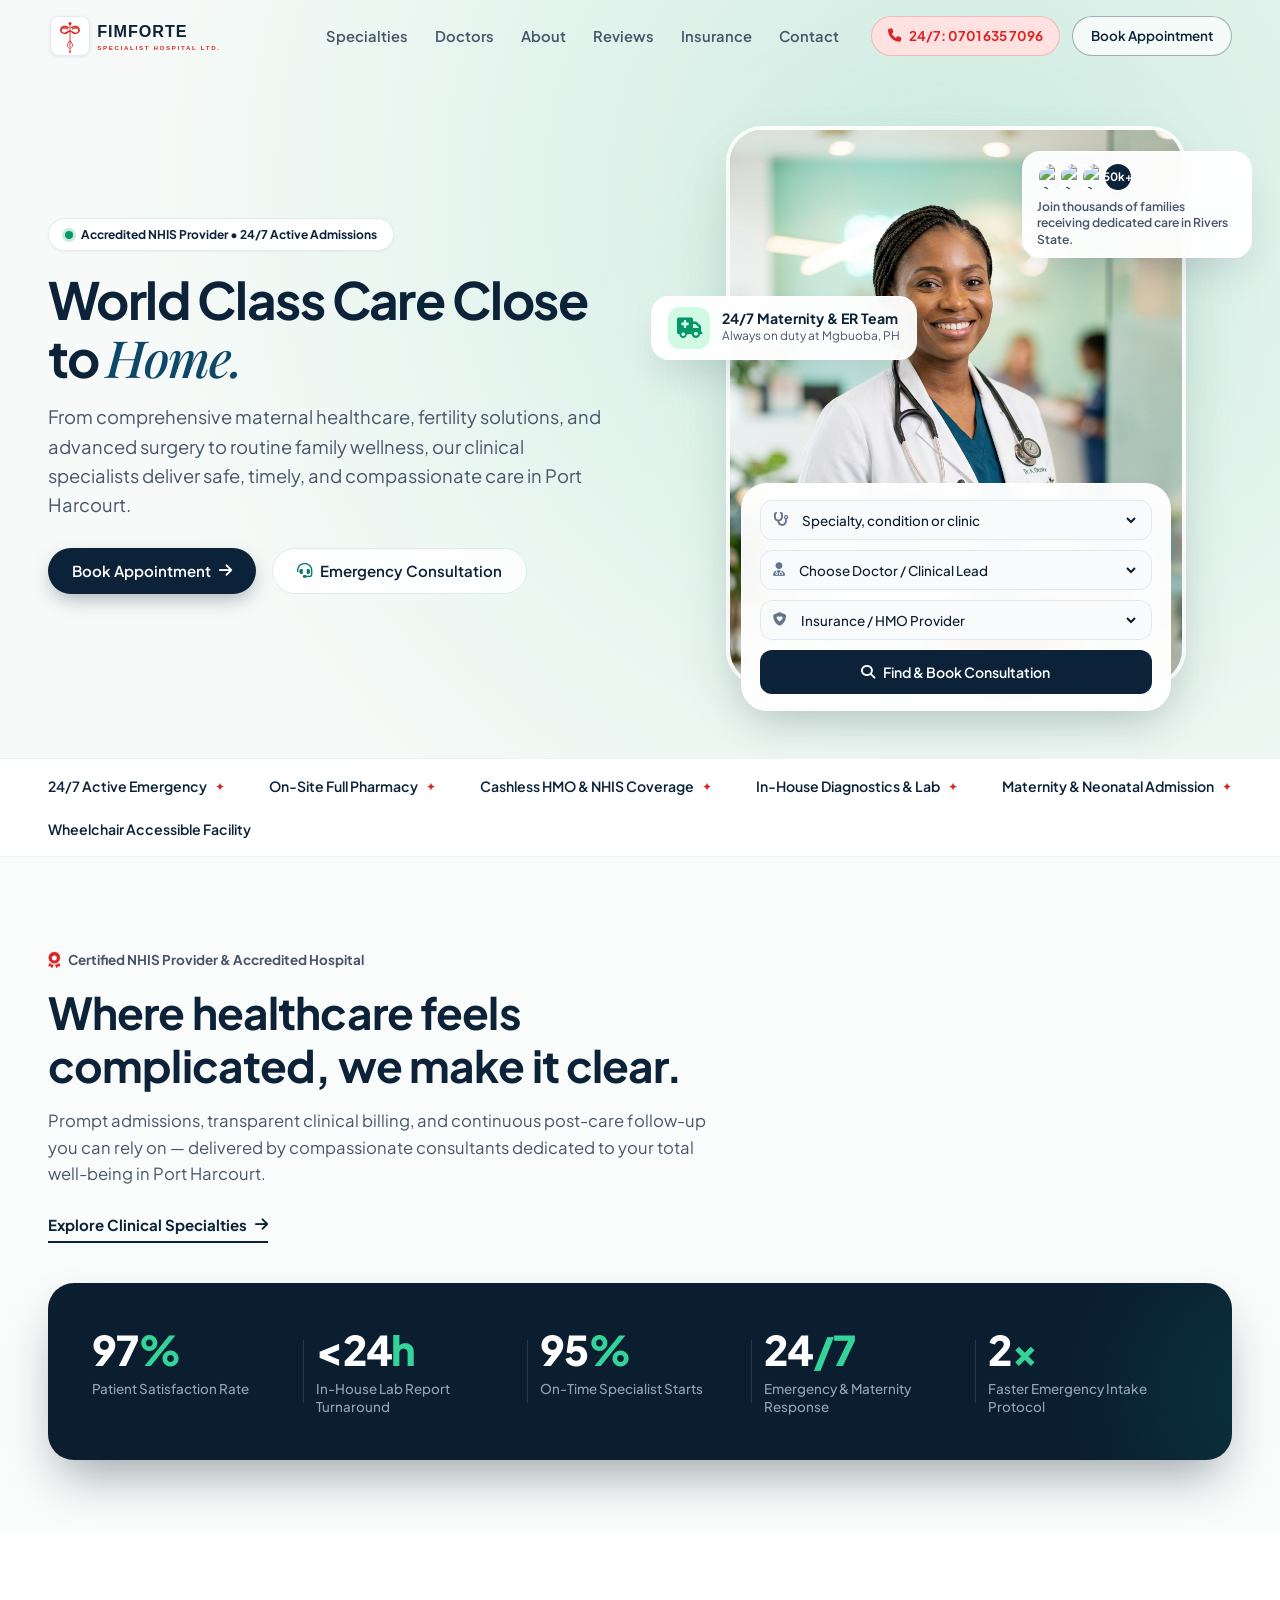
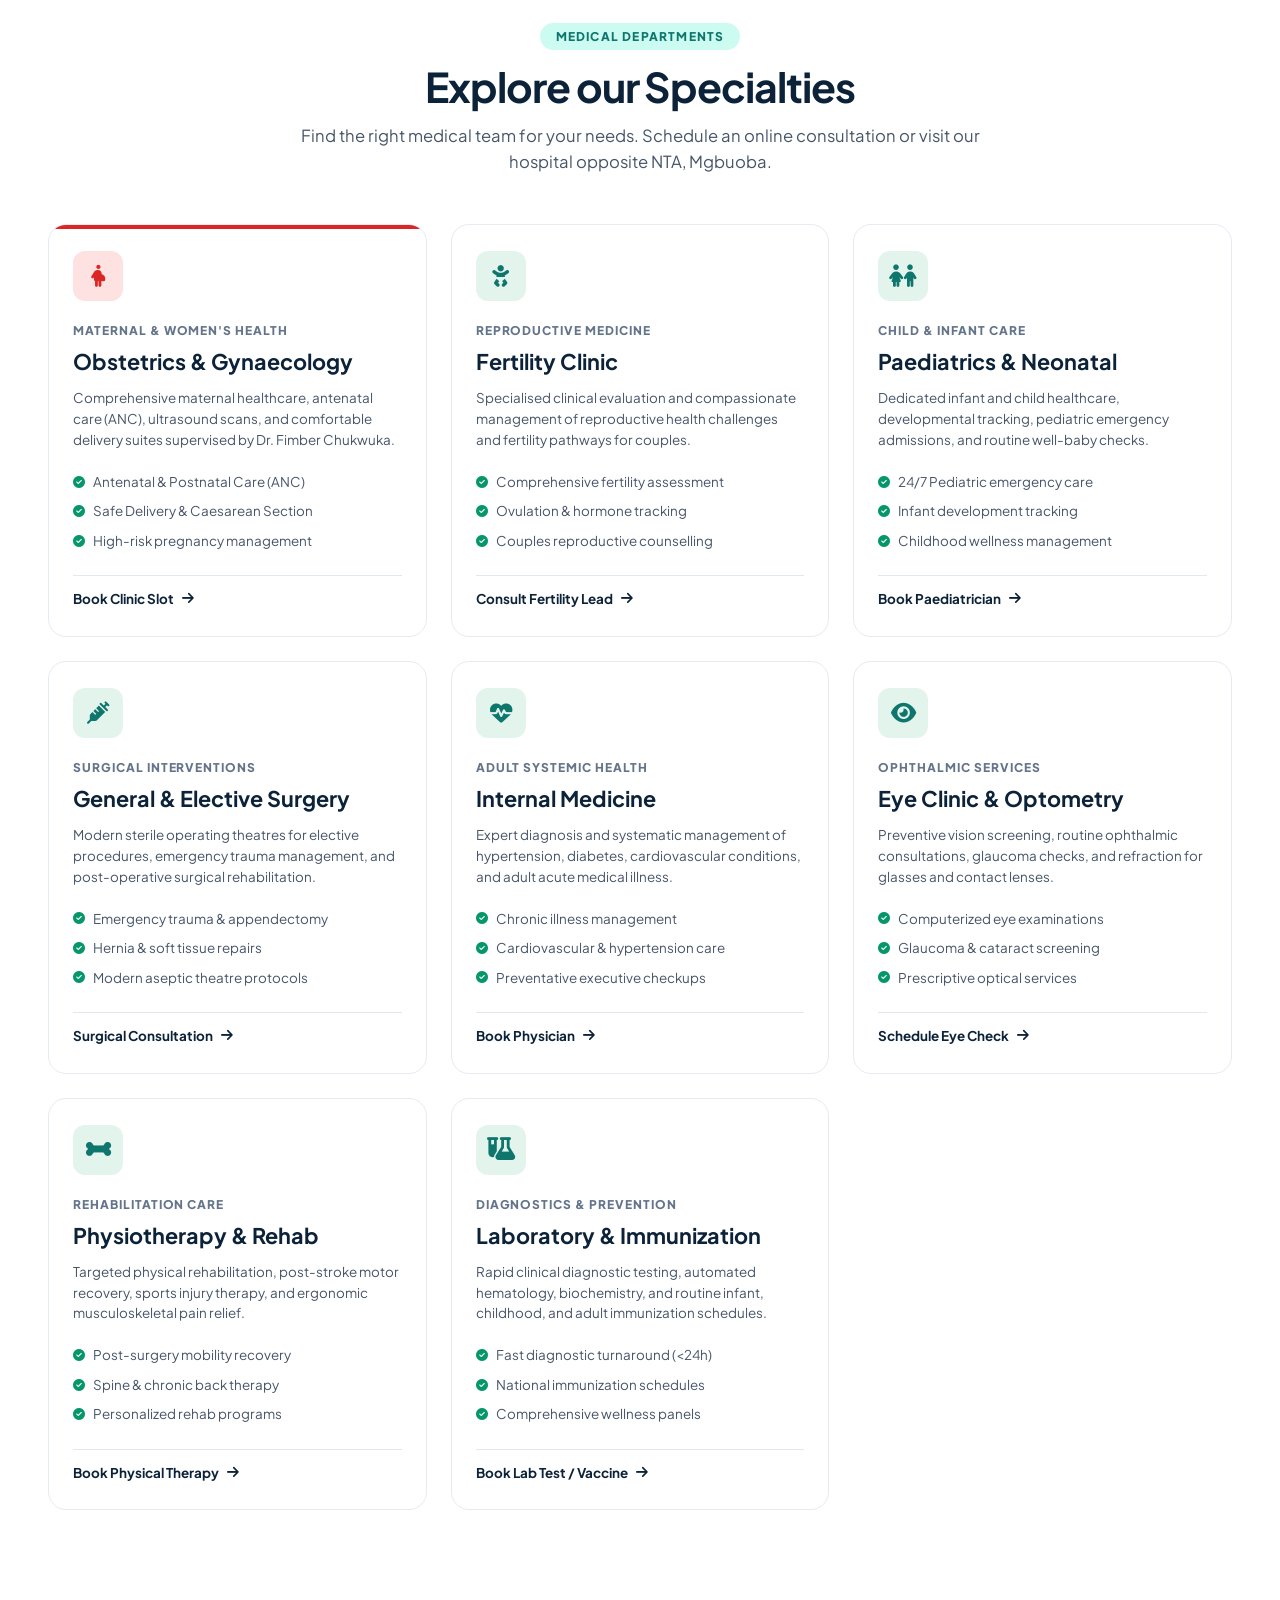
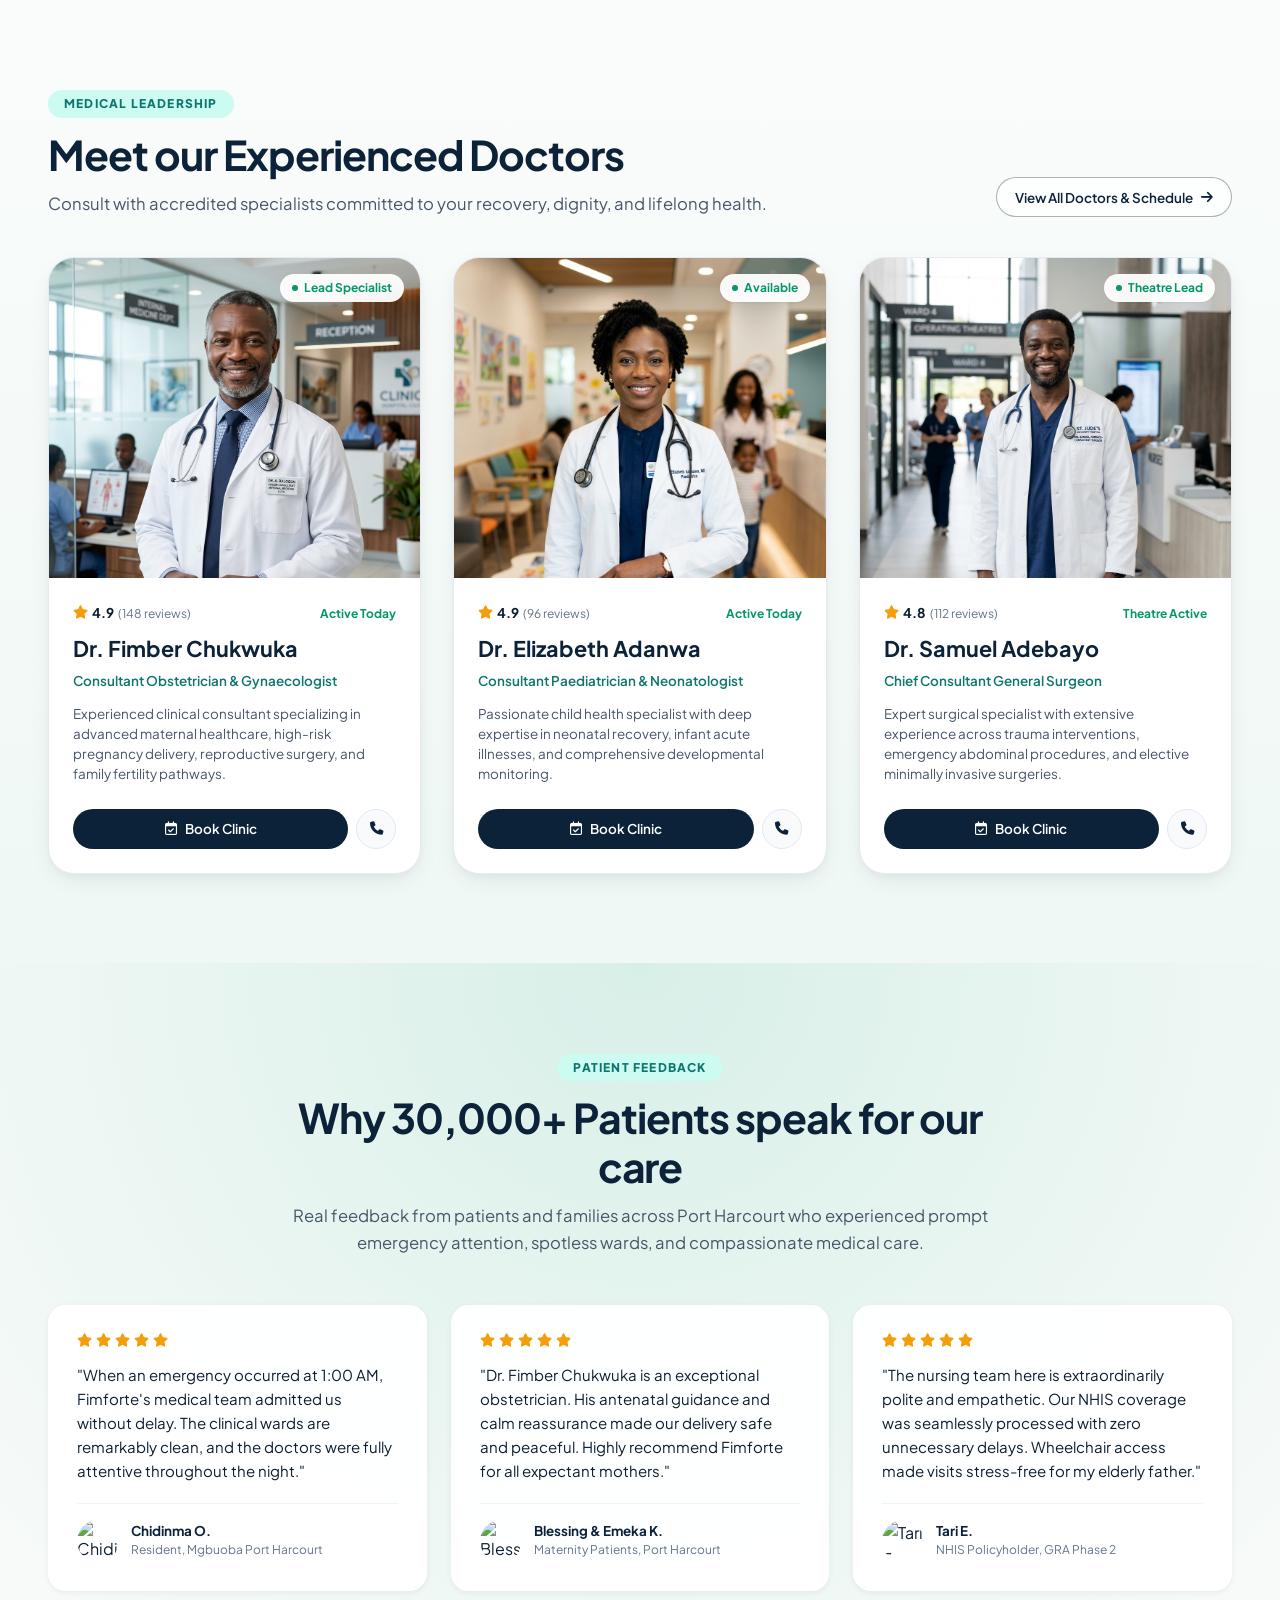
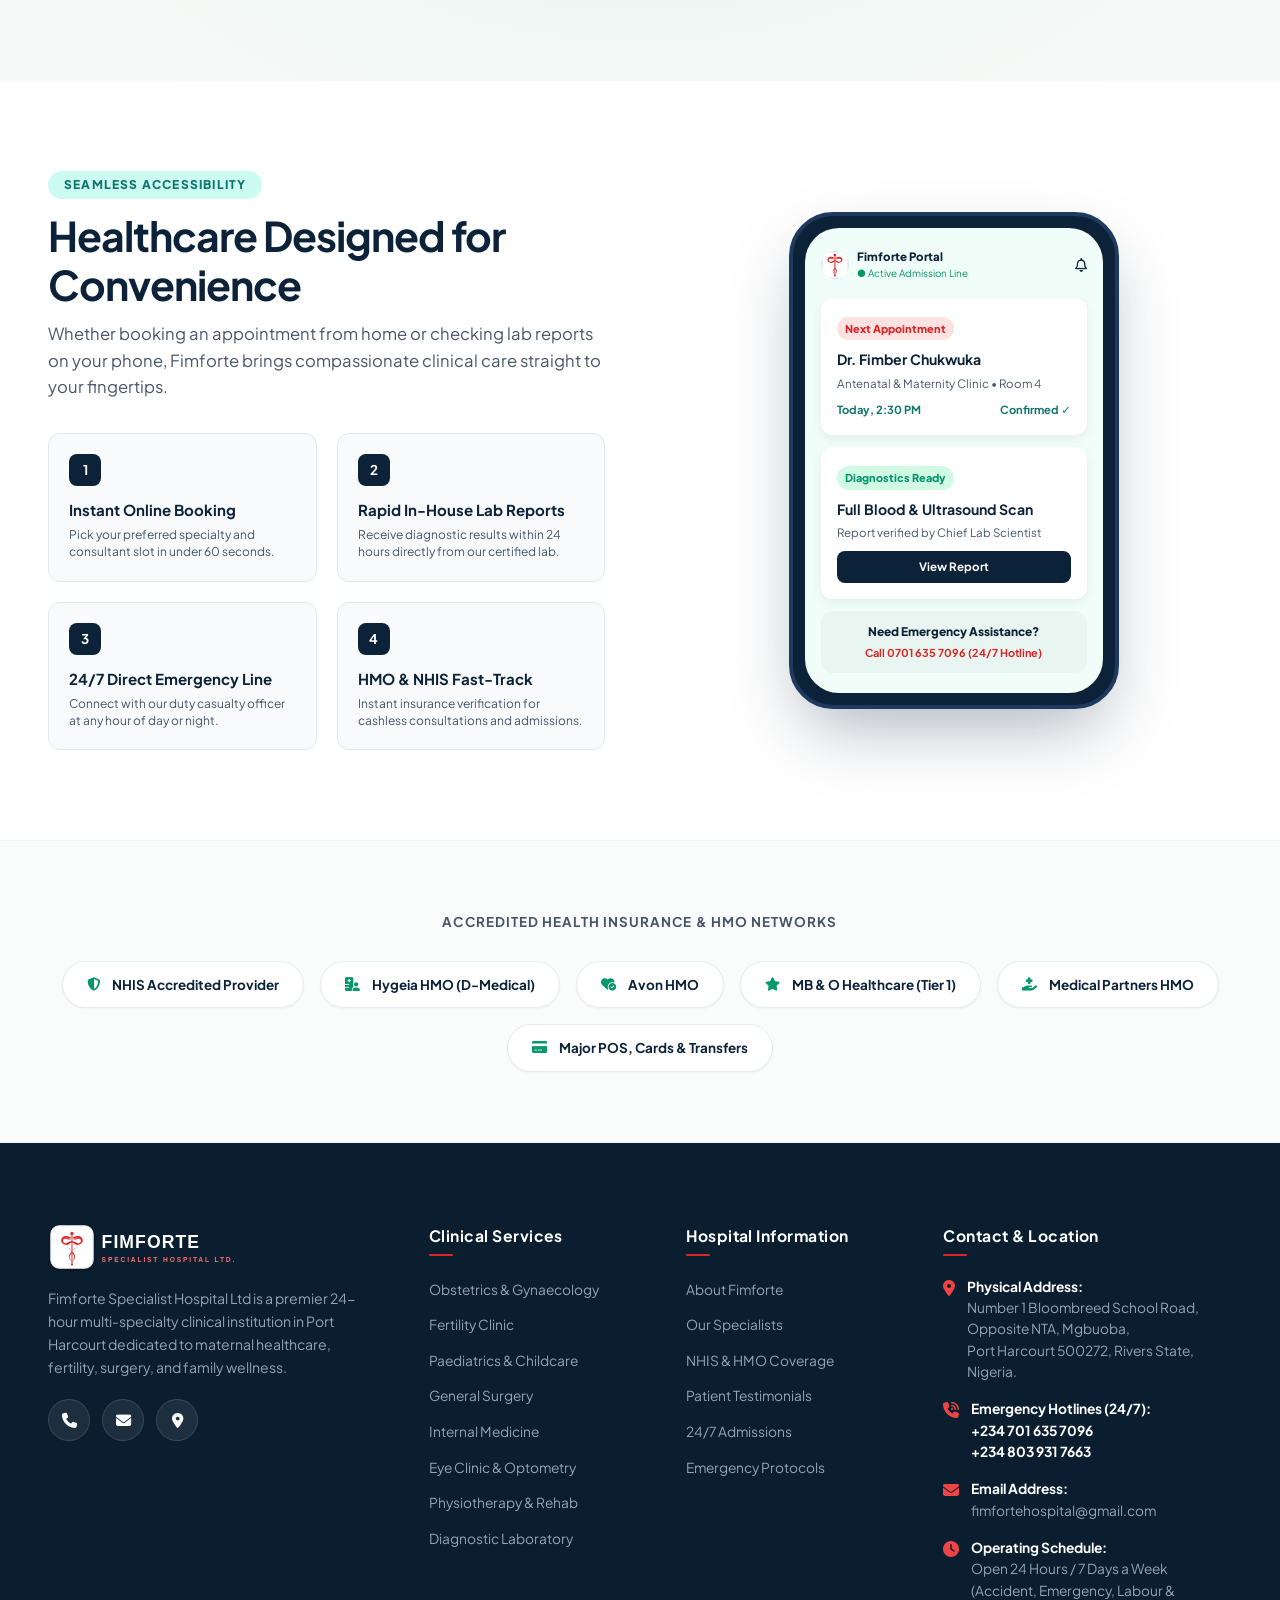
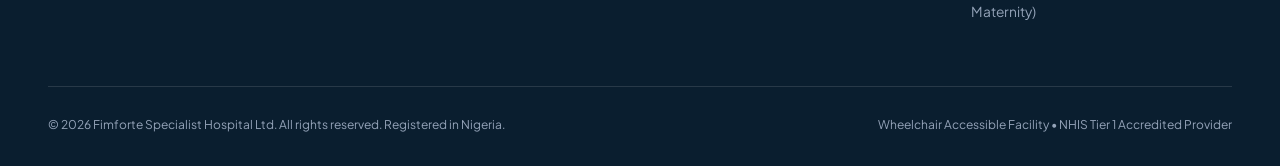
==== index.html @ 72d817ec "all done" ====
<!DOCTYPE html>
<html lang="en">
<head>
  <meta charset="UTF-8">
  <meta name="viewport" content="width=device-width, initial-scale=1.0">
  
  <!-- Primary Meta Tags -->
  <title>Fimforte Specialist Hospital Ltd | World Class Care Close to Home | Port Harcourt</title>
  <meta name="title" content="Fimforte Specialist Hospital Ltd | World Class Care Close to Home | Port Harcourt">
  <meta name="description" content="24/7 NHIS-accredited multi-specialty hospital in Port Harcourt, Nigeria. Specializing in Obstetrics & Gynaecology, Fertility Care, Paediatrics, Surgery, and Emergency care.">
  <meta name="keywords" content="Fimforte Specialist Hospital, Dr. Fimber Chukwuka, Hospital in Port Harcourt, Gynaecologist Port Harcourt, NHIS Hospital, Maternity Port Harcourt, Mgbuoba hospital, Fertility clinic Rivers State">
  <meta name="author" content="Fimforte Specialist Hospital Ltd">
  <meta name="robots" content="index, follow">

  <!-- Chrome & Mobile Browser Tab Color Styling -->
  <meta name="theme-color" content="#0B2238">
  <meta name="msapplication-navbutton-color" content="#0B2238">
  <meta name="apple-mobile-web-app-status-bar-style" content="black-translucent">
  <meta name="apple-mobile-web-app-capable" content="yes">
  
  <!-- Favicon & Touch Icon (Dedicated High-Res Caduceus Emblem) -->
  <link rel="icon" type="image/svg+xml" href="assets/icons/fimforte-favicon.svg">
  <link rel="apple-touch-icon" href="assets/icons/fimforte-favicon.svg">
  <link rel="mask-icon" href="assets/icons/fimforte-favicon.svg" color="#DC2626">

  <!-- Open Graph / WhatsApp / Facebook Social Sharing Tags -->
  <meta property="og:type" content="website">
  <meta property="og:url" content="https://fimfortehospital.ng/">
  <meta property="og:site_name" content="Fimforte Specialist Hospital Ltd">
  <meta property="og:title" content="Fimforte Specialist Hospital Ltd | World Class Care Close to Home">
  <meta property="og:description" content="24/7 NHIS-accredited multi-specialty hospital in Port Harcourt. Obstetrics & Gynaecology, Fertility Clinic, Paediatrics, Surgery, and Immediate Emergency Care.">
  <meta property="og:image" content="assets/images/og-preview.jpg">
  <meta property="og:image:secure_url" content="assets/images/og-preview.jpg">
  <meta property="og:image:type" content="image/jpeg">
  <meta property="og:image:width" content="1200">
  <meta property="og:image:height" content="630">
  <meta property="og:image:alt" content="Fimforte Specialist Hospital Medical Team and Modern Clinic in Port Harcourt">
  <meta property="og:locale" content="en_NG">

  <!-- Twitter Card Tags -->
  <meta name="twitter:card" content="summary_large_image">
  <meta name="twitter:url" content="https://fimfortehospital.ng/">
  <meta name="twitter:title" content="Fimforte Specialist Hospital Ltd | Port Harcourt">
  <meta name="twitter:description" content="24/7 NHIS-accredited multi-specialty hospital in Port Harcourt. Expert maternal care, fertility solutions, surgery, and family medicine.">
  <meta name="twitter:image" content="assets/images/og-preview.jpg">
  
  <!-- Preconnect and Google Fonts -->
  <link rel="preconnect" href="https://fonts.googleapis.com">
  <link rel="preconnect" href="https://fonts.gstatic.com" crossorigin>
  <link href="https://fonts.googleapis.com/css2?family=Playfair+Display:ital,wght@0,500;0,600;0,700;1,500&family=Plus+Jakarta+Sans:wght@300;400;500;600;700;800&display=swap" rel="stylesheet">
  
  <!-- FontAwesome Icons for Medical UI -->
  <link rel="stylesheet" href="https://cdnjs.cloudflare.com/ajax/libs/font-awesome/6.5.1/css/all.min.css">
  
  <!-- Production Audited Stylesheet -->
  <link rel="stylesheet" href="css/style.css">
</head>
<body>

  <!-- ========================================================================
       HEADER & NAVIGATION (Desktop & Mobile Optimized)
       ======================================================================== -->
  <header class="site-header" id="siteHeader">
    <div class="container nav-container">
      <!-- Hospital Brand Logo (Aspect-ratio locked) -->
      <a href="#hero" class="brand-link" id="brandLogoLink" aria-label="Fimforte Specialist Hospital - Return to homepage">
        <img src="assets/icons/fimforte-logo.svg" alt="Fimforte Specialist Hospital Ltd Logo" class="brand-logo-img" width="380" height="68">
      </a>

      <!-- Primary Navigation (Crisp, Single-Line, Centered) -->
      <nav aria-label="Main Navigation">
        <ul class="nav-menu" id="navMenu">
          <li><a href="#specialties" class="nav-link">Specialties</a></li>
          <li><a href="#doctors" class="nav-link">Doctors</a></li>
          <li><a href="#about" class="nav-link">About</a></li>
          <li><a href="#testimonials" class="nav-link">Reviews</a></li>
          <li><a href="#hmo-partners" class="nav-link">Insurance</a></li>
          <li><a href="#contact" class="nav-link">Contact</a></li>
        </ul>
      </nav>

      <!-- Navigation Actions -->
      <div class="nav-actions">
        <a href="tel:+2347016357096" class="btn-emergency-pill" title="Direct 24/7 Casualty & Emergency Call" aria-label="Call emergency hotline at 0701 635 7096">
          <i class="fa-solid fa-phone" aria-hidden="true"></i>
          <span class="emergency-full-text">24/7: 0701 635 7096</span>
          <span class="emergency-short-text">24/7 ER</span>
        </a>
        <button type="button" class="btn-nav-outline open-booking-modal" id="navBookBtn" aria-haspopup="dialog" aria-expanded="false">
          <span>Book Appointment</span>
        </button>
        <button class="mobile-toggle" id="mobileMenuBtn" aria-label="Toggle navigation drawer" aria-expanded="false" aria-controls="navMenu">
          <i class="fa-solid fa-bars" aria-hidden="true"></i>
        </button>
      </div>
    </div>
  </header>

  <!-- ========================================================================
       MAIN CONTENT CONTAINER
       ======================================================================== -->
  <main id="mainContent">

    <!-- ======================================================================
         HERO SECTION (iPhone SE & Desktop Pixel-Perfect)
         ====================================================================== -->
    <section class="hero-section" id="hero" aria-labelledby="heroMainHeading">
      <div class="hero-glow-blob" aria-hidden="true"></div>
      <div class="container">
        <div class="hero-grid">
          
          <!-- Left Hero Column -->
          <div class="hero-content">
            <div class="hero-badge-pill" role="status">
              <span class="hero-badge-dot" aria-hidden="true"></span>
              <span>Accredited NHIS Provider • 24/7 Active Admissions</span>
            </div>

            <h1 class="hero-title" id="heroMainHeading">
              World Class Care Close to <span class="serif-accent">Home.</span>
            </h1>

            <p class="hero-description">
              From comprehensive maternal healthcare, fertility solutions, and advanced surgery to routine family wellness, our clinical specialists deliver safe, timely, and compassionate care in Port Harcourt.
            </p>

            <div class="hero-actions">
              <button type="button" class="btn btn-primary open-booking-modal" id="heroBookAppointmentBtn" aria-haspopup="dialog">
                <span>Book Appointment</span>
                <i class="fa-solid fa-arrow-right" aria-hidden="true"></i>
              </button>
              <a href="tel:+2348039317663" class="btn btn-secondary" id="heroConsultBtn">
                <i class="fa-solid fa-headset" style="color: var(--brand-teal-700);" aria-hidden="true"></i>
                <span>Emergency Consultation</span>
              </a>
            </div>
          </div>

          <!-- Right Hero Visual Column -->
          <div class="hero-visual-wrapper">
            <div class="hero-image-frame">
              <img src="assets/images/hero-doctor.jpg" alt="Friendly healthcare consultant smiling warmly at Fimforte Specialist Hospital" class="hero-doctor-img" width="480" height="580" loading="eager">
            </div>

            <!-- Floating Widget 1: Social Proof (Hidden gracefully on small mobile to avoid clutter) -->
            <div class="floating-widget widget-social-proof" aria-hidden="true">
              <div class="avatar-stack">
                <img src="https://images.unsplash.com/photo-1534528741775-53994a69daeb?w=100&auto=format&fit=crop&q=80" alt="Patient portrait" width="30" height="30">
                <img src="https://images.unsplash.com/photo-1507003211169-0a1dd7228f2d?w=100&auto=format&fit=crop&q=80" alt="Patient portrait" width="30" height="30">
                <img src="https://images.unsplash.com/photo-1500648767791-00dcc994a43e?w=100&auto=format&fit=crop&q=80" alt="Patient portrait" width="30" height="30">
                <div class="avatar-count-badge">50k+</div>
              </div>
              <p>Join thousands of families receiving dedicated care in Rivers State.</p>
            </div>

            <!-- Widget 2: 24/7 Maternity & ER Alert (Clean placement, no overlap) -->
            <div class="floating-widget widget-maternity-alert" role="complementary" aria-label="Casualty and Emergency Notice">
              <div class="alert-icon-box" aria-hidden="true">
                <i class="fa-solid fa-truck-medical"></i>
              </div>
              <div>
                <h2 class="alert-text-heading">24/7 Maternity & ER Team</h2>
                <p class="alert-text-sub">Always on duty at Mgbuoba, PH</p>
              </div>
            </div>

            <!-- Widget 3: Quick Search Console (Sleek card, full width on mobile) -->
            <div class="floating-widget widget-quick-search" id="quickBookingBox">
              <form class="quick-search-form" id="quickSearchForm" aria-label="Quick Doctor & Specialty Finder">
                <!-- Field 1: Specialty -->
                <div class="search-field-row">
                  <i class="fa-solid fa-stethoscope search-field-icon" aria-hidden="true"></i>
                  <select id="quickSpecialtySelect" aria-label="Select Clinical Specialty">
                    <option value="" disabled selected>Specialty, condition or clinic</option>
                    <option value="Obstetrics & Gynaecology">Obstetrics & Gynaecology (ANC & Delivery)</option>
                    <option value="Fertility Clinic">Fertility & Reproductive Clinic</option>
                    <option value="Paediatrics">Paediatrics & Child Health</option>
                    <option value="General Surgery">General & Elective Surgery</option>
                    <option value="Internal Medicine">Internal Medicine</option>
                    <option value="Eye Clinic">Eye Clinic & Optometry</option>
                    <option value="Physiotherapy">Physiotherapy & Rehab</option>
                    <option value="Laboratory">Laboratory Diagnostics</option>
                  </select>
                </div>

                <!-- Field 2: Doctor -->
                <div class="search-field-row">
                  <i class="fa-solid fa-user-doctor search-field-icon" aria-hidden="true"></i>
                  <select id="quickDoctorSelect" aria-label="Select Consulting Specialist">
                    <option value="" disabled selected>Choose Doctor / Clinical Lead</option>
                    <option value="Dr. Fimber Chukwuka">Dr. Fimber Chukwuka (Lead Consultant O&G)</option>
                    <option value="Dr. Elizabeth Adanwa">Dr. Elizabeth Adanwa (Consultant Paediatrician)</option>
                    <option value="Dr. Samuel Adebayo">Dr. Samuel Adebayo (Chief Consultant Surgeon)</option>
                  </select>
                </div>

                <!-- Field 3: Insurance / HMO -->
                <div class="search-field-row">
                  <i class="fa-solid fa-shield-heart search-field-icon" aria-hidden="true"></i>
                  <select id="quickInsuranceSelect" aria-label="Select Insurance Coverage">
                    <option value="" disabled selected>Insurance / HMO Provider</option>
                    <option value="NHIS">National Health Insurance Scheme (NHIS)</option>
                    <option value="Hygeia HMO">Hygeia HMO (D-Medical)</option>
                    <option value="Avon HMO">Avon HMO</option>
                    <option value="MB & O">MB & O Healthcare Services (Tier 1)</option>
                    <option value="Medical Partners">Medical Partners HMO</option>
                    <option value="Private Pay">Private / Self-Pay</option>
                  </select>
                </div>

                <!-- Action Button -->
                <button type="submit" class="btn-search-submit" id="quickSearchSubmitBtn">
                  <i class="fa-solid fa-magnifying-glass" aria-hidden="true"></i>
                  <span>Find & Book Consultation</span>
                </button>
              </form>
            </div>

          </div>

        </div>
      </div>
    </section>

    <!-- ======================================================================
         ACCREDITATION & VALUE TICKER STRIP
         ====================================================================== -->
    <section class="ticker-section" aria-label="Hospital Accreditations & Key Highlights">
      <div class="container">
        <div class="ticker-track">
          <div class="ticker-item">
            <span>24/7 Active Emergency</span>
            <span class="ticker-star" aria-hidden="true">✦</span>
          </div>
          <div class="ticker-item">
            <span>On-Site Full Pharmacy</span>
            <span class="ticker-star" aria-hidden="true">✦</span>
          </div>
          <div class="ticker-item">
            <span>Cashless HMO & NHIS Coverage</span>
            <span class="ticker-star" aria-hidden="true">✦</span>
          </div>
          <div class="ticker-item">
            <span>In-House Diagnostics & Lab</span>
            <span class="ticker-star" aria-hidden="true">✦</span>
          </div>
          <div class="ticker-item">
            <span>Maternity & Neonatal Admission</span>
            <span class="ticker-star" aria-hidden="true">✦</span>
          </div>
          <div class="ticker-item">
            <span>Wheelchair Accessible Facility</span>
          </div>
        </div>
      </div>
    </section>

    <!-- ======================================================================
         TRUST & DARK METRICS CONSOLE (Sleek on iPhone SE & Desktop)
         ====================================================================== -->
    <section class="trust-section" id="about" aria-labelledby="trustHeading">
      <div class="container">
        <div class="trust-header-block">
          <div class="trust-avatar-pill">
            <i class="fa-solid fa-award" style="color: var(--brand-crimson-600);" aria-hidden="true"></i>
            <p>Certified NHIS Provider & Accredited Hospital</p>
          </div>
          
          <h2 class="trust-title" id="trustHeading">
            Where healthcare feels complicated, we make it clear.
          </h2>

          <p class="trust-subtitle">
            Prompt admissions, transparent clinical billing, and continuous post-care follow-up you can rely on — delivered by compassionate consultants dedicated to your total well-being in Port Harcourt.
          </p>

          <a href="#specialties" class="trust-cta-link" id="trustBookLink">
            <span>Explore Clinical Specialties</span>
            <i class="fa-solid fa-arrow-right" aria-hidden="true"></i>
          </a>
        </div>

        <!-- Dark Slate Metrics Container -->
        <div class="metrics-dark-card" role="region" aria-label="Hospital Care Metrics">
          <div class="metrics-grid">
            <div class="metric-item">
              <div class="metric-value">97<span class="metric-accent">%</span></div>
              <div class="metric-label">Patient Satisfaction Rate</div>
            </div>
            <div class="metric-item">
              <div class="metric-value">&lt;24<span class="metric-accent">h</span></div>
              <div class="metric-label">In-House Lab Report Turnaround</div>
            </div>
            <div class="metric-item">
              <div class="metric-value">95<span class="metric-accent">%</span></div>
              <div class="metric-label">On-Time Specialist Starts</div>
            </div>
            <div class="metric-item">
              <div class="metric-value">24<span class="metric-accent">/7</span></div>
              <div class="metric-label">Emergency & Maternity Response</div>
            </div>
            <div class="metric-item">
              <div class="metric-value">2<span class="metric-accent">×</span></div>
              <div class="metric-label">Faster Emergency Intake Protocol</div>
            </div>
          </div>
        </div>

      </div>
    </section>

    <!-- ======================================================================
         EXPLORE OUR SPECIALTIES
         ====================================================================== -->
    <section class="specialties-section" id="specialties" aria-labelledby="specialtiesTitle">
      <div class="container">
        <div class="section-header">
          <span class="section-eyebrow">Medical Departments</span>
          <h2 class="section-title" id="specialtiesTitle">Explore our Specialties</h2>
          <p class="section-subtitle">
            Find the right medical team for your needs. Schedule an online consultation or visit our hospital opposite NTA, Mgbuoba.
          </p>
        </div>

        <div class="specialties-grid">
          
          <!-- Card 1: Obstetrics & Gynaecology (Featured) -->
          <article class="specialty-card featured">
            <div>
              <div class="specialty-icon-wrapper" aria-hidden="true">
                <i class="fa-solid fa-person-pregnant"></i>
              </div>
              <span class="specialty-category">Maternal & Women's Health</span>
              <h3 class="specialty-title">Obstetrics & Gynaecology</h3>
              <p class="specialty-desc">
                Comprehensive maternal healthcare, antenatal care (ANC), ultrasound scans, and comfortable delivery suites supervised by Dr. Fimber Chukwuka.
              </p>
              <ul class="specialty-features">
                <li><i class="fa-solid fa-circle-check" aria-hidden="true"></i> Antenatal & Postnatal Care (ANC)</li>
                <li><i class="fa-solid fa-circle-check" aria-hidden="true"></i> Safe Delivery & Caesarean Section</li>
                <li><i class="fa-solid fa-circle-check" aria-hidden="true"></i> High-risk pregnancy management</li>
              </ul>
            </div>
            <button type="button" class="specialty-card-link open-booking-modal" data-specialty="Obstetrics & Gynaecology" aria-haspopup="dialog">
              <span>Book Clinic Slot</span>
              <i class="fa-solid fa-arrow-right" aria-hidden="true"></i>
            </button>
          </article>

          <!-- Card 2: Fertility Clinic -->
          <article class="specialty-card">
            <div>
              <div class="specialty-icon-wrapper" aria-hidden="true">
                <i class="fa-solid fa-baby"></i>
              </div>
              <span class="specialty-category">Reproductive Medicine</span>
              <h3 class="specialty-title">Fertility Clinic</h3>
              <p class="specialty-desc">
                Specialised clinical evaluation and compassionate management of reproductive health challenges and fertility pathways for couples.
              </p>
              <ul class="specialty-features">
                <li><i class="fa-solid fa-circle-check" aria-hidden="true"></i> Comprehensive fertility assessment</li>
                <li><i class="fa-solid fa-circle-check" aria-hidden="true"></i> Ovulation & hormone tracking</li>
                <li><i class="fa-solid fa-circle-check" aria-hidden="true"></i> Couples reproductive counselling</li>
              </ul>
            </div>
            <button type="button" class="specialty-card-link open-booking-modal" data-specialty="Fertility Clinic" aria-haspopup="dialog">
              <span>Consult Fertility Lead</span>
              <i class="fa-solid fa-arrow-right" aria-hidden="true"></i>
            </button>
          </article>

          <!-- Card 3: Paediatrics -->
          <article class="specialty-card">
            <div>
              <div class="specialty-icon-wrapper" aria-hidden="true">
                <i class="fa-solid fa-children"></i>
              </div>
              <span class="specialty-category">Child & Infant Care</span>
              <h3 class="specialty-title">Paediatrics & Neonatal</h3>
              <p class="specialty-desc">
                Dedicated infant and child healthcare, developmental tracking, pediatric emergency admissions, and routine well-baby checks.
              </p>
              <ul class="specialty-features">
                <li><i class="fa-solid fa-circle-check" aria-hidden="true"></i> 24/7 Pediatric emergency care</li>
                <li><i class="fa-solid fa-circle-check" aria-hidden="true"></i> Infant development tracking</li>
                <li><i class="fa-solid fa-circle-check" aria-hidden="true"></i> Childhood wellness management</li>
              </ul>
            </div>
            <button type="button" class="specialty-card-link open-booking-modal" data-specialty="Paediatrics" aria-haspopup="dialog">
              <span>Book Paediatrician</span>
              <i class="fa-solid fa-arrow-right" aria-hidden="true"></i>
            </button>
          </article>

          <!-- Card 4: General Surgery -->
          <article class="specialty-card">
            <div>
              <div class="specialty-icon-wrapper" aria-hidden="true">
                <i class="fa-solid fa-syringe"></i>
              </div>
              <span class="specialty-category">Surgical Interventions</span>
              <h3 class="specialty-title">General & Elective Surgery</h3>
              <p class="specialty-desc">
                Modern sterile operating theatres for elective procedures, emergency trauma management, and post-operative surgical rehabilitation.
              </p>
              <ul class="specialty-features">
                <li><i class="fa-solid fa-circle-check" aria-hidden="true"></i> Emergency trauma & appendectomy</li>
                <li><i class="fa-solid fa-circle-check" aria-hidden="true"></i> Hernia & soft tissue repairs</li>
                <li><i class="fa-solid fa-circle-check" aria-hidden="true"></i> Modern aseptic theatre protocols</li>
              </ul>
            </div>
            <button type="button" class="specialty-card-link open-booking-modal" data-specialty="General Surgery" aria-haspopup="dialog">
              <span>Surgical Consultation</span>
              <i class="fa-solid fa-arrow-right" aria-hidden="true"></i>
            </button>
          </article>

          <!-- Card 5: Internal Medicine -->
          <article class="specialty-card">
            <div>
              <div class="specialty-icon-wrapper" aria-hidden="true">
                <i class="fa-solid fa-heart-pulse"></i>
              </div>
              <span class="specialty-category">Adult Systemic Health</span>
              <h3 class="specialty-title">Internal Medicine</h3>
              <p class="specialty-desc">
                Expert diagnosis and systematic management of hypertension, diabetes, cardiovascular conditions, and adult acute medical illness.
              </p>
              <ul class="specialty-features">
                <li><i class="fa-solid fa-circle-check" aria-hidden="true"></i> Chronic illness management</li>
                <li><i class="fa-solid fa-circle-check" aria-hidden="true"></i> Cardiovascular & hypertension care</li>
                <li><i class="fa-solid fa-circle-check" aria-hidden="true"></i> Preventative executive checkups</li>
              </ul>
            </div>
            <button type="button" class="specialty-card-link open-booking-modal" data-specialty="Internal Medicine" aria-haspopup="dialog">
              <span>Book Physician</span>
              <i class="fa-solid fa-arrow-right" aria-hidden="true"></i>
            </button>
          </article>

          <!-- Card 6: Eye Clinic & Optometry -->
          <article class="specialty-card">
            <div>
              <div class="specialty-icon-wrapper" aria-hidden="true">
                <i class="fa-solid fa-eye"></i>
              </div>
              <span class="specialty-category">Ophthalmic Services</span>
              <h3 class="specialty-title">Eye Clinic & Optometry</h3>
              <p class="specialty-desc">
                Preventive vision screening, routine ophthalmic consultations, glaucoma checks, and refraction for glasses and contact lenses.
              </p>
              <ul class="specialty-features">
                <li><i class="fa-solid fa-circle-check" aria-hidden="true"></i> Computerized eye examinations</li>
                <li><i class="fa-solid fa-circle-check" aria-hidden="true"></i> Glaucoma & cataract screening</li>
                <li><i class="fa-solid fa-circle-check" aria-hidden="true"></i> Prescriptive optical services</li>
              </ul>
            </div>
            <button type="button" class="specialty-card-link open-booking-modal" data-specialty="Eye Clinic" aria-haspopup="dialog">
              <span>Schedule Eye Check</span>
              <i class="fa-solid fa-arrow-right" aria-hidden="true"></i>
            </button>
          </article>

          <!-- Card 7: Physiotherapy -->
          <article class="specialty-card">
            <div>
              <div class="specialty-icon-wrapper" aria-hidden="true">
                <i class="fa-solid fa-bone"></i>
              </div>
              <span class="specialty-category">Rehabilitation Care</span>
              <h3 class="specialty-title">Physiotherapy & Rehab</h3>
              <p class="specialty-desc">
                Targeted physical rehabilitation, post-stroke motor recovery, sports injury therapy, and ergonomic musculoskeletal pain relief.
              </p>
              <ul class="specialty-features">
                <li><i class="fa-solid fa-circle-check" aria-hidden="true"></i> Post-surgery mobility recovery</li>
                <li><i class="fa-solid fa-circle-check" aria-hidden="true"></i> Spine & chronic back therapy</li>
                <li><i class="fa-solid fa-circle-check" aria-hidden="true"></i> Personalized rehab programs</li>
              </ul>
            </div>
            <button type="button" class="specialty-card-link open-booking-modal" data-specialty="Physiotherapy" aria-haspopup="dialog">
              <span>Book Physical Therapy</span>
              <i class="fa-solid fa-arrow-right" aria-hidden="true"></i>
            </button>
          </article>

          <!-- Card 8: In-House Laboratory & Immunization -->
          <article class="specialty-card">
            <div>
              <div class="specialty-icon-wrapper" aria-hidden="true">
                <i class="fa-solid fa-flask-vial"></i>
              </div>
              <span class="specialty-category">Diagnostics & Prevention</span>
              <h3 class="specialty-title">Laboratory & Immunization</h3>
              <p class="specialty-desc">
                Rapid clinical diagnostic testing, automated hematology, biochemistry, and routine infant, childhood, and adult immunization schedules.
              </p>
              <ul class="specialty-features">
                <li><i class="fa-solid fa-circle-check" aria-hidden="true"></i> Fast diagnostic turnaround (&lt;24h)</li>
                <li><i class="fa-solid fa-circle-check" aria-hidden="true"></i> National immunization schedules</li>
                <li><i class="fa-solid fa-circle-check" aria-hidden="true"></i> Comprehensive wellness panels</li>
              </ul>
            </div>
            <button type="button" class="specialty-card-link open-booking-modal" data-specialty="Laboratory" aria-haspopup="dialog">
              <span>Book Lab Test / Vaccine</span>
              <i class="fa-solid fa-arrow-right" aria-hidden="true"></i>
            </button>
          </article>

        </div>
      </div>
    </section>

    <!-- ======================================================================
         MEET OUR EXPERIENCED DOCTORS
         ====================================================================== -->
    <section class="doctors-section" id="doctors" aria-labelledby="doctorsTitle">
      <div class="container">
        <div class="doctors-header-row">
          <div>
            <span class="section-eyebrow">Medical Leadership</span>
            <h2 class="section-title" id="doctorsTitle">Meet our Experienced Doctors</h2>
            <p class="section-subtitle">
              Consult with accredited specialists committed to your recovery, dignity, and lifelong health.
            </p>
          </div>
          <button type="button" class="btn-nav-outline open-booking-modal" aria-haspopup="dialog">
            <span>View All Doctors & Schedule</span>
            <i class="fa-solid fa-arrow-right" aria-hidden="true"></i>
          </button>
        </div>

        <div class="doctors-grid">
          
          <!-- Doctor 1: Dr. Fimber Chukwuka (Lead Consultant) -->
          <article class="doctor-card">
            <div class="doctor-img-wrap">
              <img src="assets/images/dr-fimber.jpg" alt="Dr. Fimber Chukwuka - Consultant Obstetrician and Gynaecologist" class="doctor-photo" width="400" height="320" loading="lazy">
              <span class="doctor-status-badge">
                <span class="doctor-status-dot" aria-hidden="true"></span>
                <span>Lead Specialist</span>
              </span>
            </div>
            <div class="doctor-info-box">
              <div class="doctor-meta-row">
                <div class="doctor-rating">
                  <i class="fa-solid fa-star" aria-hidden="true"></i>
                  <span>4.9</span>
                  <span class="doctor-reviews-count">(148 reviews)</span>
                </div>
                <span style="font-size: var(--text-xs); font-weight: 700; color: var(--brand-emerald-600);">Active Today</span>
              </div>
              <h3 class="doctor-name">Dr. Fimber Chukwuka</h3>
              <p class="doctor-role">Consultant Obstetrician & Gynaecologist</p>
              <p class="doctor-bio">
                Experienced clinical consultant specializing in advanced maternal healthcare, high-risk pregnancy delivery, reproductive surgery, and family fertility pathways.
              </p>
              <div class="doctor-actions-row">
                <button type="button" class="btn-doc-book open-booking-modal" data-doctor="Dr. Fimber Chukwuka" data-specialty="Obstetrics & Gynaecology" aria-haspopup="dialog">
                  <i class="fa-regular fa-calendar-check" aria-hidden="true"></i>
                  <span>Book Clinic</span>
                </button>
                <a href="tel:+2347016357096" class="btn-doc-consult" title="Call Hospital Desk" aria-label="Call regarding Dr. Fimber Chukwuka">
                  <i class="fa-solid fa-phone" aria-hidden="true"></i>
                </a>
              </div>
            </div>
          </article>

          <!-- Doctor 2: Dr. Elizabeth Adanwa -->
          <article class="doctor-card">
            <div class="doctor-img-wrap">
              <img src="assets/images/dr-paediatrician.jpg" alt="Dr. Elizabeth Adanwa - Consultant Paediatrician" class="doctor-photo" width="400" height="320" loading="lazy">
              <span class="doctor-status-badge">
                <span class="doctor-status-dot" aria-hidden="true"></span>
                <span>Available</span>
              </span>
            </div>
            <div class="doctor-info-box">
              <div class="doctor-meta-row">
                <div class="doctor-rating">
                  <i class="fa-solid fa-star" aria-hidden="true"></i>
                  <span>4.9</span>
                  <span class="doctor-reviews-count">(96 reviews)</span>
                </div>
                <span style="font-size: var(--text-xs); font-weight: 700; color: var(--brand-emerald-600);">Active Today</span>
              </div>
              <h3 class="doctor-name">Dr. Elizabeth Adanwa</h3>
              <p class="doctor-role">Consultant Paediatrician & Neonatologist</p>
              <p class="doctor-bio">
                Passionate child health specialist with deep expertise in neonatal recovery, infant acute illnesses, and comprehensive developmental monitoring.
              </p>
              <div class="doctor-actions-row">
                <button type="button" class="btn-doc-book open-booking-modal" data-doctor="Dr. Elizabeth Adanwa" data-specialty="Paediatrics" aria-haspopup="dialog">
                  <i class="fa-regular fa-calendar-check" aria-hidden="true"></i>
                  <span>Book Clinic</span>
                </button>
                <a href="tel:+2347016357096" class="btn-doc-consult" title="Call Hospital Desk" aria-label="Call regarding Dr. Elizabeth Adanwa">
                  <i class="fa-solid fa-phone" aria-hidden="true"></i>
                </a>
              </div>
            </div>
          </article>

          <!-- Doctor 3: Dr. Samuel Adebayo -->
          <article class="doctor-card">
            <div class="doctor-img-wrap">
              <img src="assets/images/dr-surgeon.jpg" alt="Dr. Samuel Adebayo - Chief Consultant Surgeon" class="doctor-photo" width="400" height="320" loading="lazy">
              <span class="doctor-status-badge">
                <span class="doctor-status-dot" aria-hidden="true"></span>
                <span>Theatre Lead</span>
              </span>
            </div>
            <div class="doctor-info-box">
              <div class="doctor-meta-row">
                <div class="doctor-rating">
                  <i class="fa-solid fa-star" aria-hidden="true"></i>
                  <span>4.8</span>
                  <span class="doctor-reviews-count">(112 reviews)</span>
                </div>
                <span style="font-size: var(--text-xs); font-weight: 700; color: var(--brand-emerald-600);">Theatre Active</span>
              </div>
              <h3 class="doctor-name">Dr. Samuel Adebayo</h3>
              <p class="doctor-role">Chief Consultant General Surgeon</p>
              <p class="doctor-bio">
                Expert surgical specialist with extensive experience across trauma interventions, emergency abdominal procedures, and elective minimally invasive surgeries.
              </p>
              <div class="doctor-actions-row">
                <button type="button" class="btn-doc-book open-booking-modal" data-doctor="Dr. Samuel Adebayo" data-specialty="General Surgery" aria-haspopup="dialog">
                  <i class="fa-regular fa-calendar-check" aria-hidden="true"></i>
                  <span>Book Clinic</span>
                </button>
                <a href="tel:+2347016357096" class="btn-doc-consult" title="Call Hospital Desk" aria-label="Call regarding Dr. Samuel Adebayo">
                  <i class="fa-solid fa-phone" aria-hidden="true"></i>
                </a>
              </div>
            </div>
          </article>

        </div>
      </div>
    </section>

    <!-- ======================================================================
         PATIENT TESTIMONIALS
         ====================================================================== -->
    <section class="testimonials-section" id="testimonials" aria-labelledby="testimonialsTitle">
      <div class="container">
        <div class="section-header">
          <span class="section-eyebrow">Patient Feedback</span>
          <h2 class="section-title" id="testimonialsTitle">Why 30,000+ Patients speak for our care</h2>
          <p class="section-subtitle">
            Real feedback from patients and families across Port Harcourt who experienced prompt emergency attention, spotless wards, and compassionate medical care.
          </p>
        </div>

        <div class="reviews-grid">
          
          <!-- Review 1: Emergency & Cleanliness -->
          <article class="review-card">
            <div>
              <div class="review-stars" aria-label="5 out of 5 stars">
                <i class="fa-solid fa-star" aria-hidden="true"></i>
                <i class="fa-solid fa-star" aria-hidden="true"></i>
                <i class="fa-solid fa-star" aria-hidden="true"></i>
                <i class="fa-solid fa-star" aria-hidden="true"></i>
                <i class="fa-solid fa-star" aria-hidden="true"></i>
              </div>
              <blockquote class="review-quote">
                "When an emergency occurred at 1:00 AM, Fimforte's medical team admitted us without delay. The clinical wards are remarkably clean, and the doctors were fully attentive throughout the night."
              </blockquote>
            </div>
            <div class="reviewer-meta">
              <img src="https://images.unsplash.com/photo-1534528741775-53994a69daeb?w=100&auto=format&fit=crop&q=80" alt="Chidinma O." class="reviewer-avatar" width="42" height="42" loading="lazy">
              <div class="reviewer-info">
                <h5>Chidinma O.</h5>
                <p>Resident, Mgbuoba Port Harcourt</p>
              </div>
            </div>
          </article>

          <!-- Review 2: Maternity & Dr. Fimber -->
          <article class="review-card">
            <div>
              <div class="review-stars" aria-label="5 out of 5 stars">
                <i class="fa-solid fa-star" aria-hidden="true"></i>
                <i class="fa-solid fa-star" aria-hidden="true"></i>
                <i class="fa-solid fa-star" aria-hidden="true"></i>
                <i class="fa-solid fa-star" aria-hidden="true"></i>
                <i class="fa-solid fa-star" aria-hidden="true"></i>
              </div>
              <blockquote class="review-quote">
                "Dr. Fimber Chukwuka is an exceptional obstetrician. His antenatal guidance and calm reassurance made our delivery safe and peaceful. Highly recommend Fimforte for all expectant mothers."
              </blockquote>
            </div>
            <div class="reviewer-meta">
              <img src="https://images.unsplash.com/photo-1507003211169-0a1dd7228f2d?w=100&auto=format&fit=crop&q=80" alt="Blessing & Emeka K." class="reviewer-avatar" width="42" height="42" loading="lazy">
              <div class="reviewer-info">
                <h5>Blessing & Emeka K.</h5>
                <p>Maternity Patients, Port Harcourt</p>
              </div>
            </div>
          </article>

          <!-- Review 3: Empathetic Staff & NHIS -->
          <article class="review-card">
            <div>
              <div class="review-stars" aria-label="5 out of 5 stars">
                <i class="fa-solid fa-star" aria-hidden="true"></i>
                <i class="fa-solid fa-star" aria-hidden="true"></i>
                <i class="fa-solid fa-star" aria-hidden="true"></i>
                <i class="fa-solid fa-star" aria-hidden="true"></i>
                <i class="fa-solid fa-star" aria-hidden="true"></i>
              </div>
              <blockquote class="review-quote">
                "The nursing team here is extraordinarily polite and empathetic. Our NHIS coverage was seamlessly processed with zero unnecessary delays. Wheelchair access made visits stress-free for my elderly father."
              </blockquote>
            </div>
            <div class="reviewer-meta">
              <img src="https://images.unsplash.com/photo-1500648767791-00dcc994a43e?w=100&auto=format&fit=crop&q=80" alt="Tari E." class="reviewer-avatar" width="42" height="42" loading="lazy">
              <div class="reviewer-info">
                <h5>Tari E.</h5>
                <p>NHIS Policyholder, GRA Phase 2</p>
              </div>
            </div>
          </article>

        </div>
      </div>
    </section>

    <!-- ======================================================================
         MOBILE DIGITAL EXPERIENCE & HMO PARTNERS
         ====================================================================== -->
    <section class="mobile-app-section" id="mobile-experience" aria-labelledby="mobileHeading">
      <div class="container">
        <div class="mobile-app-grid">
          
          <div>
            <span class="section-eyebrow">Seamless Accessibility</span>
            <h2 class="section-title" id="mobileHeading">Healthcare Designed for Convenience</h2>
            <p class="section-subtitle">
              Whether booking an appointment from home or checking lab reports on your phone, Fimforte brings compassionate clinical care straight to your fingertips.
            </p>

            <div class="app-steps-list">
              <div class="app-step-box">
                <div class="app-step-num" aria-hidden="true">1</div>
                <h3 class="app-step-title">Instant Online Booking</h3>
                <p class="app-step-desc">Pick your preferred specialty and consultant slot in under 60 seconds.</p>
              </div>

              <div class="app-step-box">
                <div class="app-step-num" aria-hidden="true">2</div>
                <h3 class="app-step-title">Rapid In-House Lab Reports</h3>
                <p class="app-step-desc">Receive diagnostic results within 24 hours directly from our certified lab.</p>
              </div>

              <div class="app-step-box">
                <div class="app-step-num" aria-hidden="true">3</div>
                <h3 class="app-step-title">24/7 Direct Emergency Line</h3>
                <p class="app-step-desc">Connect with our duty casualty officer at any hour of day or night.</p>
              </div>

              <div class="app-step-box">
                <div class="app-step-num" aria-hidden="true">4</div>
                <h3 class="app-step-title">HMO & NHIS Fast-Track</h3>
                <p class="app-step-desc">Instant insurance verification for cashless consultations and admissions.</p>
              </div>
            </div>
          </div>

          <!-- Phone Mockup Frame -->
          <div>
            <div class="phone-mockup-frame" aria-hidden="true">
              <div class="phone-screen">
                <div class="phone-header-mock">
                  <div class="phone-user-chip">
                    <img src="assets/icons/fimforte-favicon.svg" alt="Fimforte Hospital Emblem" width="28" height="28">
                    <div>
                      <div style="font-size: 0.72rem; font-weight: 800; color: var(--brand-navy-900);">Fimforte Portal</div>
                      <div style="font-size: 0.62rem; color: var(--brand-emerald-600);">● Active Admission Line</div>
                    </div>
                  </div>
                  <i class="fa-regular fa-bell" style="color: var(--brand-navy-900); font-size: 0.88rem;"></i>
                </div>

                <!-- Phone Widget 1 -->
                <div class="phone-widget-card">
                  <span class="phone-widget-badge">Next Appointment</span>
                  <div style="font-size: 0.88rem; font-weight: 700; color: var(--brand-navy-900); margin-bottom: 4px;">Dr. Fimber Chukwuka</div>
                  <p style="font-size: 0.72rem; color: var(--text-secondary); margin-bottom: 8px;">Antenatal & Maternity Clinic • Room 4</p>
                  <div style="display: flex; justify-content: space-between; font-size: 0.7rem; font-weight: 700; color: var(--brand-teal-700);">
                    <span>Today, 2:30 PM</span>
                    <span>Confirmed ✓</span>
                  </div>
                </div>

                <!-- Phone Widget 2 -->
                <div class="phone-widget-card">
                  <span class="phone-widget-badge" style="background: var(--brand-emerald-100); color: var(--brand-emerald-600);">Diagnostics Ready</span>
                  <div style="font-size: 0.88rem; font-weight: 700; color: var(--brand-navy-900); margin-bottom: 4px;">Full Blood & Ultrasound Scan</div>
                  <p style="font-size: 0.72rem; color: var(--text-secondary); margin-bottom: 8px;">Report verified by Chief Lab Scientist</p>
                  <a href="#specialties" style="display: block; text-align: center; background: var(--brand-navy-900); color: #fff; padding: 7px; border-radius: 8px; font-size: 0.72rem; font-weight: 700;">View Report</a>
                </div>

                <!-- Call Banner inside Phone -->
                <div style="background: #E8F5F1; border-radius: 12px; padding: 12px; text-align: center;">
                  <div style="font-size: 0.74rem; font-weight: 800; color: var(--brand-navy-900); margin-bottom: 2px;">Need Emergency Assistance?</div>
                  <div style="font-size: 0.68rem; color: var(--brand-crimson-600); font-weight: 700;">Call 0701 635 7096 (24/7 Hotline)</div>
                </div>
              </div>
            </div>
          </div>

        </div>
      </div>
    </section>

    <!-- ======================================================================
         SUPPORTED HMOS & INSURANCE PROVIDERS
         ====================================================================== -->
    <section class="hmo-section" id="hmo-partners" aria-labelledby="hmoTitle">
      <div class="container">
        <h2 class="hmo-title" id="hmoTitle">Accredited Health Insurance & HMO Networks</h2>
        <div class="hmo-logos-grid">
          <div class="hmo-pill-badge">
            <i class="fa-solid fa-shield-halved" aria-hidden="true"></i>
            <span>NHIS Accredited Provider</span>
          </div>
          <div class="hmo-pill-badge">
            <i class="fa-solid fa-hospital-user" aria-hidden="true"></i>
            <span>Hygeia HMO (D-Medical)</span>
          </div>
          <div class="hmo-pill-badge">
            <i class="fa-solid fa-heart-circle-check" aria-hidden="true"></i>
            <span>Avon HMO</span>
          </div>
          <div class="hmo-pill-badge">
            <i class="fa-solid fa-star" aria-hidden="true"></i>
            <span>MB & O Healthcare (Tier 1)</span>
          </div>
          <div class="hmo-pill-badge">
            <i class="fa-solid fa-hand-holding-medical" aria-hidden="true"></i>
            <span>Medical Partners HMO</span>
          </div>
          <div class="hmo-pill-badge">
            <i class="fa-solid fa-credit-card" aria-hidden="true"></i>
            <span>Major POS, Cards & Transfers</span>
          </div>
        </div>
      </div>
    </section>

  </main>

  <!-- ========================================================================
       COMPREHENSIVE CLINICAL FOOTER (Authentic Dark Logo & Beautiful Columns)
       ======================================================================== -->
  <footer class="site-footer" id="contact" role="contentinfo">
    <div class="container">
      <div class="footer-top-grid">
        
        <!-- Col 1: Brand & Overview (Crisp Dark Mode Logo with authentic red Caduceus) -->
        <div>
          <img src="assets/icons/fimforte-logo-dark.svg" alt="Fimforte Specialist Hospital Ltd" class="footer-brand-logo-img" width="380" height="68">
          <p class="footer-brand-p">
            Fimforte Specialist Hospital Ltd is a premier 24-hour multi-specialty clinical institution in Port Harcourt dedicated to maternal healthcare, fertility, surgery, and family wellness.
          </p>
          <div class="footer-social-links">
            <a href="tel:+2347016357096" class="footer-social-btn" title="Emergency Phone" aria-label="Call emergency hotline"><i class="fa-solid fa-phone" aria-hidden="true"></i></a>
            <a href="mailto:fimfortehospital@gmail.com" class="footer-social-btn" title="Email" aria-label="Send email to hospital"><i class="fa-solid fa-envelope" aria-hidden="true"></i></a>
            <a href="https://maps.google.com/?q=Bloombreed+School+Road+Opposite+NTA+Mgbuoba+Port+Harcourt" target="_blank" rel="noopener noreferrer" class="footer-social-btn" title="Location Map" aria-label="Open hospital location on Google Maps"><i class="fa-solid fa-location-dot" aria-hidden="true"></i></a>
          </div>
        </div>

        <!-- Col 2: Clinical Departments -->
        <div class="footer-col">
          <h4>Clinical Services</h4>
          <ul class="footer-links-list">
            <li><a href="#specialties">Obstetrics & Gynaecology</a></li>
            <li><a href="#specialties">Fertility Clinic</a></li>
            <li><a href="#specialties">Paediatrics & Childcare</a></li>
            <li><a href="#specialties">General Surgery</a></li>
            <li><a href="#specialties">Internal Medicine</a></li>
            <li><a href="#specialties">Eye Clinic & Optometry</a></li>
            <li><a href="#specialties">Physiotherapy & Rehab</a></li>
            <li><a href="#specialties">Diagnostic Laboratory</a></li>
          </ul>
        </div>

        <!-- Col 3: Quick Navigation -->
        <div class="footer-col">
          <h4>Hospital Information</h4>
          <ul class="footer-links-list">
            <li><a href="#about">About Fimforte</a></li>
            <li><a href="#doctors">Our Specialists</a></li>
            <li><a href="#hmo-partners">NHIS & HMO Coverage</a></li>
            <li><a href="#testimonials">Patient Testimonials</a></li>
            <li><a href="#hero">24/7 Admissions</a></li>
            <li><a href="#contact">Emergency Protocols</a></li>
          </ul>
        </div>

        <!-- Col 4: Physical Address & Hotline -->
        <div class="footer-col">
          <h4>Contact & Location</h4>
          
          <div class="footer-contact-item">
            <i class="fa-solid fa-location-dot" aria-hidden="true"></i>
            <div>
              <strong style="color: #FFFFFF;">Physical Address:</strong><br>
              Number 1 Bloombreed School Road,<br>
              Opposite NTA, Mgbuoba,<br>
              Port Harcourt 500272, Rivers State, Nigeria.
            </div>
          </div>

          <div class="footer-contact-item">
            <i class="fa-solid fa-phone-volume" aria-hidden="true"></i>
            <div>
              <strong style="color: #FFFFFF;">Emergency Hotlines (24/7):</strong><br>
              <a href="tel:+2347016357096" style="color: #FFFFFF; font-weight: 700;">+234 701 635 7096</a><br>
              <a href="tel:+2348039317663" style="color: #FFFFFF; font-weight: 700;">+234 803 931 7663</a>
            </div>
          </div>

          <div class="footer-contact-item">
            <i class="fa-solid fa-envelope" aria-hidden="true"></i>
            <div>
              <strong style="color: #FFFFFF;">Email Address:</strong><br>
              <a href="mailto:fimfortehospital@gmail.com" style="color: var(--text-inverse-muted);">fimfortehospital@gmail.com</a>
            </div>
          </div>

          <div class="footer-contact-item">
            <i class="fa-solid fa-clock" aria-hidden="true"></i>
            <div>
              <strong style="color: #FFFFFF;">Operating Schedule:</strong><br>
              Open 24 Hours / 7 Days a Week<br>
              (Accident, Emergency, Labour & Maternity)
            </div>
          </div>
        </div>

      </div>

      <!-- Bottom Bar -->
      <div class="footer-bottom-bar">
        <p>&copy; 2026 Fimforte Specialist Hospital Ltd. All rights reserved. Registered in Nigeria.</p>
        <p>Wheelchair Accessible Facility • NHIS Tier 1 Accredited Provider</p>
      </div>
    </div>
  </footer>

  <!-- ========================================================================
       APPOINTMENT BOOKING MODAL
       ======================================================================== -->
  <div class="modal-overlay" id="bookingModal" aria-modal="true" role="dialog" aria-labelledby="modalTitle">
    <div class="modal-dialog">
      <button type="button" class="modal-close-btn" id="closeModalBtn" aria-label="Close booking dialog">
        <i class="fa-solid fa-xmark" aria-hidden="true"></i>
      </button>

      <div class="modal-header">
        <h3 id="modalTitle">Book a Consultation</h3>
        <p>Schedule your clinic visit with our experienced specialists at Fimforte Specialist Hospital.</p>
      </div>

      <form id="appointmentForm" aria-label="Consultation Booking Form">
        <div class="form-group">
          <label for="patientName" class="form-label">Full Name of Patient *</label>
          <input type="text" id="patientName" class="form-input" placeholder="e.g. Chukwuma Blessing" required autocomplete="name">
        </div>

        <div style="display: grid; grid-template-columns: 1fr 1fr; gap: var(--space-3);">
          <div class="form-group">
            <label for="patientPhone" class="form-label">Phone Number *</label>
            <input type="tel" id="patientPhone" class="form-input" placeholder="+234 800 000 0000" required autocomplete="tel">
          </div>
          <div class="form-group">
            <label for="patientEmail" class="form-label">Email Address</label>
            <input type="email" id="patientEmail" class="form-input" placeholder="name@example.com" autocomplete="email">
          </div>
        </div>

        <div class="form-group">
          <label for="modalSpecialtySelect" class="form-label">Select Medical Department *</label>
          <select id="modalSpecialtySelect" class="form-select" required>
            <option value="" disabled selected>Choose Specialty / Clinic</option>
            <option value="Obstetrics & Gynaecology">Obstetrics & Gynaecology (Dr. Fimber Chukwuka)</option>
            <option value="Fertility Clinic">Fertility & Reproductive Clinic</option>
            <option value="Paediatrics">Paediatrics & Neonatal Care</option>
            <option value="General Surgery">General & Elective Surgery</option>
            <option value="Internal Medicine">Internal Medicine (Physician)</option>
            <option value="Eye Clinic">Eye Clinic & Optometry</option>
            <option value="Physiotherapy">Physiotherapy & Rehabilitation</option>
            <option value="Laboratory">Laboratory Diagnostics / Screening</option>
          </select>
        </div>

        <div style="display: grid; grid-template-columns: 1fr 1fr; gap: var(--space-3);">
          <div class="form-group">
            <label for="preferredDate" class="form-label">Preferred Date *</label>
            <input type="date" id="preferredDate" class="form-input" required>
          </div>
          <div class="form-group">
            <label for="insuranceType" class="form-label">Coverage / Payment *</label>
            <select id="insuranceType" class="form-select" required>
              <option value="Private Pay">Private / Out-of-Pocket</option>
              <option value="NHIS">NHIS Accredited Scheme</option>
              <option value="Hygeia HMO">Hygeia HMO</option>
              <option value="Avon HMO">Avon HMO</option>
              <option value="MB & O Healthcare">MB & O Healthcare Services</option>
              <option value="Medical Partners HMO">Medical Partners HMO</option>
            </select>
          </div>
        </div>

        <div class="form-group">
          <label for="notes" class="form-label">Brief Medical Reason / Notes (Optional)</label>
          <textarea id="notes" class="form-textarea" rows="2" placeholder="Describe symptoms or clinic requirements..."></textarea>
        </div>

        <button type="submit" class="btn btn-primary" style="width: 100%; min-height: var(--control-height-lg); margin-top: var(--space-3);" id="submitApptBtn">
          <span>Confirm & Schedule Appointment</span>
          <i class="fa-solid fa-circle-check" aria-hidden="true"></i>
        </button>
      </form>
    </div>
  </div>

  <!-- Toast Notification Message -->
  <div class="toast-notice" id="toastNotice" role="status" aria-live="polite">
    <i class="fa-solid fa-circle-check" style="color: #34D399; font-size: 1.25rem;" aria-hidden="true"></i>
    <span id="toastMsg">Appointment request received! Our medical intake officer will call you to confirm.</span>
  </div>

  <!-- Client JavaScript -->
  <script src="js/app.js"></script>
</body>
</html>
---- css/style.css ----
/* ==========================================================================
   FIMFORTE SPECIALIST HOSPITAL — MASTER PRODUCTION STYLESHEET
   Audited for Pixel Precision, Desktop Polish & Mobile (iPhone SE) Responsiveness
   ========================================================================== */

@import url('https://fonts.googleapis.com/css2?family=Plus+Jakarta+Sans:wght@300;400;500;600;700;800&family=Playfair+Display:ital,wght@0,500;0,600;0,700;1,500&display=swap');

/* ==========================================================================
   1. DESIGN TOKENS
   ========================================================================== */
:root {
  /* Brand Palette */
  --brand-navy-950: #061320;
  --brand-navy-900: #0B2238;
  --brand-navy-800: #102E4C;
  --brand-navy-700: #18416B;
  --brand-navy-50:  #F0F5FA;

  --brand-crimson-700: #B91C1C;
  --brand-crimson-600: #DC2626;
  --brand-crimson-500: #EF4444;
  --brand-crimson-100: #FEE2E2;
  --brand-crimson-50:  #FEF2F2;

  --brand-teal-700: #0F766E;
  --brand-teal-600: #0D9488;
  --brand-teal-500: #14B8A6;
  --brand-teal-100: #CCFBF1;
  --brand-teal-50:  #F0FDFA;

  --brand-emerald-600: #059669;
  --brand-emerald-500: #10B981;
  --brand-emerald-100: #D1FAE5;

  /* Surfaces & Canvas */
  --bg-canvas: #FAFCFB;
  --bg-surface: #FFFFFF;
  --bg-surface-alt: #F8FAFC;
  --bg-surface-muted: #F1F5F9;
  --bg-mint-glow: #CFEBE2;
  --bg-mint-light: #E3F4ED;
  --bg-slate-dark: #0A1E2F;
  --bg-slate-card: #0F273D;
  --bg-slate-card-hover: #14324D;

  /* Typography Colors */
  --text-primary: #0C1E30;
  --text-secondary: #475569;
  --text-muted: #64748B;
  --text-subtle: #94A3B8;
  --text-inverse: #FFFFFF;
  --text-inverse-muted: #94A3B8;

  /* Borders & Glass */
  --border-subtle: #E2E8F0;
  --border-card: #E5EBF0;
  --border-dark: rgba(255, 255, 255, 0.12);
  --glass-header-bg: rgba(248, 252, 250, 0.94);
  --glass-card-bg: rgba(255, 255, 255, 0.95);
  --glass-border: rgba(255, 255, 255, 0.85);

  /* Spacing Scale */
  --space-1:   4px;
  --space-2:   8px;
  --space-3:   12px;
  --space-4:   16px;
  --space-5:   20px;
  --space-6:   24px;
  --space-7:   28px;
  --space-8:   32px;
  --space-10:  40px;
  --space-12:  48px;
  --space-16:  64px;
  --space-20:  80px;

  --section-space: clamp(56px, 7vw, 96px);

  /* Shadows */
  --shadow-xs: 0 1px 2px rgba(12, 30, 48, 0.05);
  --shadow-sm: 0 2px 6px rgba(12, 30, 48, 0.06);
  --shadow-md: 0 8px 24px -4px rgba(12, 30, 48, 0.08), 0 4px 8px -2px rgba(12, 30, 48, 0.04);
  --shadow-lg: 0 20px 40px -12px rgba(10, 35, 30, 0.12);
  --shadow-xl: 0 25px 50px -12px rgba(10, 30, 48, 0.25);
  --shadow-float: 0 20px 40px -10px rgba(12, 30, 48, 0.15);

  /* Radius */
  --radius-xs: 4px;
  --radius-sm: 8px;
  --radius-md: 12px;
  --radius-lg: 18px;
  --radius-xl: 26px;
  --radius-2xl: 36px;
  --radius-pill: 9999px;

  /* Controls */
  --touch-target-min: 44px;
  --control-height-sm: 38px;
  --control-height-md: 46px;
  --control-height-lg: 52px;

  /* Typography */
  --font-sans: 'Plus Jakarta Sans', system-ui, -apple-system, BlinkMacSystemFont, 'Segoe UI', Roboto, sans-serif;
  --font-serif: 'Playfair Display', Georgia, serif;

  --text-xs:   0.75rem;
  --text-sm:   0.84rem;
  --text-base: 0.94rem;
  --text-md:   1.04rem;
  --text-lg:   1.15rem;
  --text-xl:   1.35rem;
  --text-2xl:  1.65rem;
  --text-3xl:  2.15rem;
  --text-4xl:  clamp(2.35rem, 4vw, 3.6rem);

  --container-max: 1240px;
  --transition-normal: 0.24s cubic-bezier(0.16, 1, 0.3, 1);
  --transition-fast: 0.16s ease;
}

/* ==========================================================================
   2. BASE & RESET
   ========================================================================== */
*, *::before, *::after {
  box-sizing: border-box;
  margin: 0;
  padding: 0;
}

html {
  scroll-behavior: smooth;
  font-size: 16px;
  overflow-x: clip;
}

body {
  font-family: var(--font-sans);
  background-color: var(--bg-canvas);
  color: var(--text-primary);
  line-height: 1.6;
  -webkit-font-smoothing: antialiased;
  -moz-osx-font-smoothing: grayscale;
  overflow-x: clip;
  width: 100%;
}

img, svg {
  max-width: 100%;
  height: auto;
  display: block;
}

a {
  color: inherit;
  text-decoration: none;
  transition: var(--transition-normal);
}

button, input, select, textarea {
  font-family: inherit;
  font-size: inherit;
  line-height: inherit;
  border: none;
  outline: none;
  background: none;
}

:focus-visible {
  outline: 2px solid var(--brand-teal-600);
  outline-offset: 3px;
}

.container {
  width: 100%;
  max-width: var(--container-max);
  margin-left: auto;
  margin-right: auto;
  padding-left: clamp(16px, 3.5vw, 28px);
  padding-right: clamp(16px, 3.5vw, 28px);
}

.section-header {
  text-align: center;
  max-width: 700px;
  margin: 0 auto var(--space-12) auto;
}

.section-eyebrow {
  display: inline-flex;
  align-items: center;
  gap: var(--space-2);
  font-size: var(--text-xs);
  font-weight: 800;
  text-transform: uppercase;
  letter-spacing: 0.1em;
  color: var(--brand-teal-700);
  background: var(--brand-teal-100);
  padding: var(--space-1) var(--space-4);
  border-radius: var(--radius-pill);
  margin-bottom: var(--space-3);
}

.section-title {
  font-size: clamp(1.85rem, 3.2vw, 2.65rem);
  font-weight: 700;
  line-height: 1.2;
  color: var(--brand-navy-900);
  letter-spacing: -0.025em;
  margin-bottom: var(--space-3);
}

.section-subtitle {
  font-size: var(--text-md);
  color: var(--text-secondary);
  line-height: 1.6;
}

/* ==========================================================================
   3. BUTTONS & CONTROLS
   ========================================================================== */
.btn {
  display: inline-flex;
  align-items: center;
  justify-content: center;
  gap: var(--space-2);
  min-height: var(--control-height-md);
  padding: 0 var(--space-6);
  border-radius: var(--radius-pill);
  font-size: var(--text-base);
  font-weight: 600;
  cursor: pointer;
  white-space: nowrap;
  transition: var(--transition-normal);
  user-select: none;
}

.btn:active {
  transform: translateY(1px);
}

.btn-primary {
  background: var(--brand-navy-900);
  color: var(--text-inverse);
  box-shadow: 0 8px 20px -4px rgba(11, 34, 56, 0.35);
}

.btn-primary:hover {
  background: var(--brand-navy-800);
  box-shadow: 0 12px 24px -4px rgba(11, 34, 56, 0.45);
  transform: translateY(-2px);
}

.btn-secondary {
  background: rgba(255, 255, 255, 0.85);
  color: var(--brand-navy-900);
  border: 1.5px solid var(--border-subtle);
  backdrop-filter: blur(8px);
}

.btn-secondary:hover {
  background: #FFFFFF;
  border-color: var(--brand-navy-900);
  transform: translateY(-2px);
  box-shadow: var(--shadow-sm);
}

.btn-nav-outline {
  display: inline-flex;
  align-items: center;
  gap: var(--space-2);
  min-height: 40px;
  padding: 0 18px;
  border: 1.5px solid rgba(11, 34, 56, 0.35);
  border-radius: var(--radius-pill);
  font-size: var(--text-sm);
  font-weight: 600;
  color: var(--brand-navy-900);
  background: rgba(255, 255, 255, 0.7);
  backdrop-filter: blur(8px);
  white-space: nowrap;
  cursor: pointer;
  transition: var(--transition-normal);
}

.btn-nav-outline:hover {
  background: var(--brand-navy-900);
  color: #FFFFFF;
  border-color: var(--brand-navy-900);
  transform: translateY(-1px);
}

.btn-emergency-pill {
  display: inline-flex;
  align-items: center;
  gap: 8px;
  min-height: 40px;
  padding: 0 16px;
  color: var(--brand-crimson-600);
  background: var(--brand-crimson-100);
  border: 1px solid rgba(220, 38, 38, 0.22);
  border-radius: var(--radius-pill);
  font-size: var(--text-sm);
  font-weight: 700;
  white-space: nowrap;
  transition: var(--transition-normal);
}

.emergency-full-text {
  display: inline;
}

.emergency-short-text {
  display: none;
}

.btn-emergency-pill:hover {
  background: #FEE2E2;
  color: var(--brand-crimson-700);
  transform: translateY(-1px);
}

.btn-doc-book {
  flex: 1;
  display: inline-flex;
  align-items: center;
  justify-content: center;
  gap: var(--space-2);
  min-height: 40px;
  padding: 0 var(--space-4);
  background: var(--brand-navy-900);
  color: #FFFFFF;
  border-radius: var(--radius-pill);
  font-size: var(--text-sm);
  font-weight: 600;
  cursor: pointer;
  transition: var(--transition-normal);
}

.btn-doc-book:hover {
  background: var(--brand-navy-700);
}

.btn-doc-consult {
  display: inline-flex;
  align-items: center;
  justify-content: center;
  min-width: 40px;
  min-height: 40px;
  border: 1px solid var(--border-subtle);
  border-radius: var(--radius-pill);
  font-size: var(--text-sm);
  color: var(--brand-navy-900);
  background: var(--bg-surface-alt);
  transition: var(--transition-normal);
}

.btn-doc-consult:hover {
  border-color: var(--brand-navy-900);
  background: #FFFFFF;
}

/* ==========================================================================
   4. DESKTOP & MOBILE HEADER (AUDITED & POLISHED)
   ========================================================================== */
.site-header {
  position: fixed;
  top: 0;
  left: 0;
  right: 0;
  z-index: 1000;
  padding: 14px 0;
  transition: var(--transition-normal);
}

.site-header.scrolled {
  background: var(--glass-header-bg);
  backdrop-filter: blur(16px);
  -webkit-backdrop-filter: blur(16px);
  box-shadow: 0 4px 20px rgba(10, 30, 40, 0.05);
  border-bottom: 1px solid rgba(226, 232, 240, 0.8);
  padding: 10px 0;
}

.nav-container {
  display: flex;
  align-items: center;
  justify-content: space-between;
  gap: 20px;
}

.brand-link {
  display: flex;
  align-items: center;
  flex-shrink: 0;
}

.brand-logo-img {
  height: 44px;
  width: auto;
  aspect-ratio: 380 / 68;
  display: block;
}

/* Desktop Nav Menu - Single Line, Clean Spacing, No Awkward Wrapping */
.nav-menu {
  display: flex;
  align-items: center;
  gap: clamp(14px, 1.8vw, 28px);
  list-style: none;
  margin: 0;
  padding: 0;
}

.nav-link {
  font-size: 0.92rem;
  font-weight: 600;
  color: var(--text-secondary);
  position: relative;
  padding: 6px 2px;
  white-space: nowrap;
}

.nav-link:hover,
.nav-link.active {
  color: var(--brand-navy-900);
}

.nav-link::after {
  content: '';
  position: absolute;
  bottom: 0;
  left: 0;
  width: 0%;
  height: 2px;
  background: var(--brand-navy-900);
  border-radius: var(--radius-pill);
  transition: var(--transition-normal);
}

.nav-link:hover::after,
.nav-link.active::after {
  width: 100%;
}

.nav-actions {
  display: flex;
  align-items: center;
  gap: 12px;
  flex-shrink: 0;
}

.mobile-toggle {
  display: none;
  min-width: var(--touch-target-min);
  min-height: var(--touch-target-min);
  align-items: center;
  justify-content: center;
  font-size: 1.35rem;
  color: var(--brand-navy-900);
  border-radius: var(--radius-sm);
  cursor: pointer;
}

/* ==========================================================================
   5. HERO SECTION & FLOATING WIDGETS
   ========================================================================== */
.hero-section {
  position: relative;
  padding-top: clamp(110px, 14vh, 140px);
  padding-bottom: clamp(60px, 8vh, 85px);
  background: radial-gradient(circle at 75% 25%, #CFEBE2 0%, #E3F4ED 38%, #F7FAF8 75%);
  overflow: hidden;
}

.hero-glow-blob {
  position: absolute;
  width: 550px;
  height: 550px;
  right: 5%;
  top: 10%;
  background: radial-gradient(circle, rgba(167, 243, 208, 0.4) 0%, rgba(209, 250, 229, 0) 70%);
  filter: blur(55px);
  pointer-events: none;
  z-index: 1;
}

.hero-grid {
  display: grid;
  grid-template-columns: 1.05fr 1fr;
  align-items: center;
  gap: clamp(28px, 4vw, 56px);
  position: relative;
  z-index: 2;
}

.hero-content {
  max-width: 560px;
}

.hero-badge-pill {
  display: inline-flex;
  align-items: center;
  gap: var(--space-2);
  background: rgba(255, 255, 255, 0.92);
  border: 1px solid rgba(226, 232, 240, 0.9);
  padding: 6px var(--space-4);
  border-radius: var(--radius-pill);
  font-size: var(--text-xs);
  font-weight: 700;
  color: var(--brand-navy-900);
  margin-bottom: var(--space-5);
  box-shadow: var(--shadow-xs);
  backdrop-filter: blur(8px);
}

.hero-badge-dot {
  width: 8px;
  height: 8px;
  background: var(--brand-emerald-600);
  border-radius: 50%;
  box-shadow: 0 0 0 3px rgba(5, 150, 105, 0.2);
  animation: pulse-dot 2s infinite;
}

@keyframes pulse-dot {
  0% { transform: scale(0.95); box-shadow: 0 0 0 0 rgba(5, 150, 105, 0.5); }
  70% { transform: scale(1); box-shadow: 0 0 0 6px rgba(5, 150, 105, 0); }
  100% { transform: scale(0.95); box-shadow: 0 0 0 0 rgba(5, 150, 105, 0); }
}

.hero-title {
  font-size: var(--text-4xl);
  font-weight: 700;
  line-height: 1.12;
  color: var(--brand-navy-900);
  letter-spacing: -0.03em;
  margin-bottom: var(--space-4);
}

.hero-title .serif-accent {
  font-family: var(--font-serif);
  font-style: italic;
  font-weight: 500;
  color: #0E4868;
}

.hero-description {
  font-size: var(--text-lg);
  color: var(--text-secondary);
  line-height: 1.6;
  margin-bottom: var(--space-7);
}

.hero-actions {
  display: flex;
  align-items: center;
  flex-wrap: wrap;
  gap: var(--space-4);
}

/* Right Hero Visual */
.hero-visual-wrapper {
  position: relative;
  display: flex;
  justify-content: center;
  align-items: center;
  width: 100%;
}

.hero-image-frame {
  position: relative;
  width: 100%;
  max-width: 460px;
  height: clamp(460px, 48vw, 560px);
  border-radius: var(--radius-2xl);
  overflow: hidden;
  box-shadow: 0 25px 60px -15px rgba(11, 45, 35, 0.22);
  background: linear-gradient(180deg, #A8E1D0 0%, #C9EAE0 50%, #E3F2ED 100%);
  border: 4px solid rgba(255, 255, 255, 0.9);
}

.hero-doctor-img {
  width: 100%;
  height: 100%;
  object-fit: cover;
  object-position: top center;
  transform: scale(1.01);
  transition: transform var(--transition-slow);
}

.hero-image-frame:hover .hero-doctor-img {
  transform: scale(1.03);
}

/* Floating Widgets System */
.floating-widget {
  position: absolute;
  z-index: 10;
  background: var(--glass-card-bg);
  backdrop-filter: blur(16px);
  -webkit-backdrop-filter: blur(16px);
  border: 1px solid var(--glass-border);
  border-radius: var(--radius-lg);
  box-shadow: var(--shadow-float);
  transition: var(--transition-normal);
}

.widget-social-proof {
  top: 25px;
  right: -20px;
  padding: 10px 14px;
  max-width: 230px;
  animation: float-soft 4s ease-in-out infinite alternate;
}

@keyframes float-soft {
  0% { transform: translateY(0); }
  100% { transform: translateY(-7px); }
}

.avatar-stack {
  display: flex;
  align-items: center;
  margin-bottom: 6px;
}

.avatar-stack img {
  width: 30px;
  height: 30px;
  border-radius: 50%;
  border: 2px solid #FFFFFF;
  margin-left: -8px;
  object-fit: cover;
}

.avatar-stack img:first-child {
  margin-left: 0;
}

.avatar-count-badge {
  width: 30px;
  height: 30px;
  border-radius: 50%;
  background: var(--brand-navy-900);
  color: #FFFFFF;
  font-size: 0.72rem;
  font-weight: 700;
  display: flex;
  align-items: center;
  justify-content: center;
  border: 2px solid #FFFFFF;
  margin-left: -8px;
}

.widget-social-proof p {
  font-size: 0.76rem;
  font-weight: 600;
  color: var(--text-secondary);
  line-height: 1.35;
}

.widget-maternity-alert {
  top: 170px;
  left: -28px;
  padding: 10px 16px;
  display: flex;
  align-items: center;
  gap: 12px;
  animation: float-soft 4s ease-in-out infinite alternate;
  animation-delay: -2s;
}

.alert-icon-box {
  width: 42px;
  height: 42px;
  border-radius: var(--radius-md);
  background: var(--brand-emerald-100);
  color: var(--brand-emerald-600);
  display: flex;
  align-items: center;
  justify-content: center;
  font-size: 1.25rem;
  flex-shrink: 0;
}

.alert-text-heading {
  font-size: 0.88rem;
  font-weight: 700;
  color: var(--brand-navy-900);
  line-height: 1.25;
}

.alert-text-sub {
  font-size: 0.74rem;
  color: var(--text-secondary);
}

/* Quick Search Console Widget */
.widget-quick-search {
  bottom: -25px;
  left: 50%;
  transform: translateX(-50%);
  width: 90%;
  max-width: 430px;
  padding: 16px 18px;
  background: rgba(255, 255, 255, 0.96);
  border-radius: var(--radius-xl);
}

.quick-search-form {
  display: flex;
  flex-direction: column;
  gap: 10px;
}

.search-field-row {
  display: flex;
  align-items: center;
  gap: 10px;
  min-height: 40px;
  background: var(--bg-surface-alt);
  border: 1px solid var(--border-subtle);
  border-radius: var(--radius-md);
  padding: 0 12px;
  transition: var(--transition-fast);
}

.search-field-row:focus-within {
  border-color: var(--brand-navy-900);
  background: #FFFFFF;
  box-shadow: 0 0 0 3px rgba(11, 34, 56, 0.08);
}

.search-field-icon {
  color: var(--text-muted);
  font-size: 0.85rem;
  flex-shrink: 0;
}

.search-field-row select {
  width: 100%;
  border: none;
  background: transparent;
  font-size: 0.84rem;
  font-weight: 500;
  color: var(--text-primary);
  outline: none;
  cursor: pointer;
}

.btn-search-submit {
  display: flex;
  align-items: center;
  justify-content: center;
  gap: var(--space-2);
  min-height: 44px;
  background: var(--brand-navy-900);
  color: #FFFFFF;
  padding: 0 var(--space-4);
  border-radius: var(--radius-md);
  font-size: 0.88rem;
  font-weight: 600;
  cursor: pointer;
  transition: var(--transition-normal);
}

.btn-search-submit:hover {
  background: var(--brand-navy-800);
}

/* ==========================================================================
   6. ACCREDITATION TICKER STRIP
   ========================================================================== */
.ticker-section {
  background: #FFFFFF;
  border-top: 1px solid #EEF2F6;
  border-bottom: 1px solid #EEF2F6;
  padding: 16px 0;
  overflow: hidden;
}

.ticker-track {
  display: flex;
  align-items: center;
  justify-content: space-between;
  gap: 20px;
  flex-wrap: wrap;
}

.ticker-item {
  display: inline-flex;
  align-items: center;
  gap: 8px;
  font-size: 0.88rem;
  font-weight: 600;
  color: var(--brand-navy-900);
}

.ticker-star {
  color: var(--brand-crimson-600);
  font-size: 0.75rem;
}

/* ==========================================================================
   7. TRUST & DARK METRICS CONSOLE
   ========================================================================== */
.trust-section {
  padding: var(--section-space) 0 calc(var(--section-space) * 0.8) 0;
  background: var(--bg-canvas);
}

.trust-header-block {
  max-width: 680px;
  margin-bottom: var(--space-10);
}

.trust-avatar-pill {
  display: inline-flex;
  align-items: center;
  gap: var(--space-2);
  margin-bottom: var(--space-4);
}

.trust-avatar-pill p {
  font-size: var(--text-sm);
  font-weight: 700;
  color: var(--text-secondary);
}

.trust-title {
  font-size: clamp(2rem, 3.5vw, 2.75rem);
  font-weight: 700;
  line-height: 1.2;
  color: var(--brand-navy-900);
  letter-spacing: -0.02em;
  margin-bottom: var(--space-4);
}

.trust-subtitle {
  font-size: var(--text-md);
  color: var(--text-secondary);
  line-height: 1.6;
  margin-bottom: var(--space-6);
}

.trust-cta-link {
  display: inline-flex;
  align-items: center;
  gap: var(--space-2);
  font-size: var(--text-base);
  font-weight: 700;
  color: var(--brand-navy-900);
  border-bottom: 2px solid var(--brand-navy-900);
  padding-bottom: var(--space-1);
  transition: var(--transition-normal);
}

.trust-cta-link:hover {
  gap: var(--space-3);
  color: var(--brand-crimson-600);
  border-bottom-color: var(--brand-crimson-600);
}

/* Dark Slate Metrics Card */
.metrics-dark-card {
  background: var(--bg-slate-dark);
  border-radius: var(--radius-xl);
  padding: clamp(28px, 4vw, 44px);
  color: #FFFFFF;
  box-shadow: 0 25px 50px -12px rgba(10, 30, 48, 0.4);
  position: relative;
  overflow: hidden;
}

.metrics-dark-card::after {
  content: '';
  position: absolute;
  top: -50%;
  right: -20%;
  width: 400px;
  height: 400px;
  background: radial-gradient(circle, rgba(13, 148, 136, 0.18) 0%, rgba(10, 30, 47, 0) 70%);
  border-radius: 50%;
  pointer-events: none;
}

.metrics-grid {
  display: grid;
  grid-template-columns: repeat(5, 1fr);
  gap: var(--space-6);
  position: relative;
  z-index: 2;
}

.metric-item {
  position: relative;
}

.metric-item:not(:last-child)::after {
  content: '';
  position: absolute;
  right: -12px;
  top: 15%;
  height: 70%;
  width: 1px;
  background: rgba(255, 255, 255, 0.12);
}

.metric-value {
  font-size: clamp(2rem, 3.2vw, 2.75rem);
  font-weight: 800;
  line-height: 1.1;
  color: #FFFFFF;
  margin-bottom: var(--space-2);
  letter-spacing: -0.03em;
}

.metric-value .metric-accent {
  color: #34D399;
}

.metric-label {
  font-size: var(--text-sm);
  color: var(--text-inverse-muted);
  font-weight: 500;
  line-height: 1.35;
}

/* ==========================================================================
   8. SPECIALTIES & CLINICAL DEPARTMENTS
   ========================================================================== */
.specialties-section {
  padding: var(--section-space) 0;
  background: #FFFFFF;
}

.specialties-grid {
  display: grid;
  grid-template-columns: repeat(auto-fill, minmax(280px, 1fr));
  gap: var(--space-6);
}

.specialty-card {
  background: #FFFFFF;
  border: 1px solid var(--border-card);
  border-radius: var(--radius-lg);
  padding: 26px 24px;
  display: flex;
  flex-direction: column;
  justify-content: space-between;
  transition: var(--transition-normal);
  position: relative;
  overflow: hidden;
}

.specialty-card::before {
  content: '';
  position: absolute;
  top: 0;
  left: 0;
  right: 0;
  height: 4px;
  background: transparent;
  transition: var(--transition-normal);
}

.specialty-card:hover {
  transform: translateY(-5px);
  box-shadow: var(--shadow-lg);
  border-color: #CBD5E1;
}

.specialty-card:hover::before {
  background: var(--brand-teal-600);
}

.specialty-card.featured::before {
  background: var(--brand-crimson-600);
}

.specialty-icon-wrapper {
  width: 50px;
  height: 50px;
  border-radius: var(--radius-md);
  background: var(--bg-mint-light);
  color: var(--brand-teal-700);
  display: flex;
  align-items: center;
  justify-content: center;
  font-size: 1.4rem;
  margin-bottom: var(--space-5);
  transition: var(--transition-normal);
}

.specialty-card:hover .specialty-icon-wrapper {
  background: var(--brand-navy-900);
  color: #FFFFFF;
  transform: scale(1.06);
}

.specialty-card.featured .specialty-icon-wrapper {
  background: var(--brand-crimson-100);
  color: var(--brand-crimson-600);
}

.specialty-category {
  font-size: var(--text-xs);
  font-weight: 800;
  text-transform: uppercase;
  letter-spacing: 0.08em;
  color: var(--text-muted);
  margin-bottom: var(--space-2);
  display: block;
}

.specialty-title {
  font-size: var(--text-xl);
  font-weight: 700;
  color: var(--brand-navy-900);
  margin-bottom: var(--space-3);
  line-height: 1.3;
}

.specialty-desc {
  font-size: var(--text-sm);
  color: var(--text-secondary);
  line-height: 1.55;
  margin-bottom: var(--space-5);
}

.specialty-features {
  list-style: none;
  margin-bottom: var(--space-6);
  display: flex;
  flex-direction: column;
  gap: var(--space-2);
}

.specialty-features li {
  font-size: var(--text-sm);
  color: var(--text-secondary);
  display: flex;
  align-items: center;
  gap: var(--space-2);
}

.specialty-features li i {
  color: var(--brand-emerald-600);
  font-size: 0.75rem;
}

.specialty-card-link {
  display: inline-flex;
  align-items: center;
  gap: var(--space-2);
  font-size: var(--text-sm);
  font-weight: 700;
  color: var(--brand-navy-900);
  transition: var(--transition-normal);
  margin-top: auto;
  cursor: pointer;
  padding-top: var(--space-3);
  border-top: 1px solid var(--border-subtle);
}

.specialty-card:hover .specialty-card-link {
  color: var(--brand-teal-700);
  gap: var(--space-3);
}

/* ==========================================================================
   9. DOCTORS & MEDICAL LEADERSHIP
   ========================================================================== */
.doctors-section {
  padding: var(--section-space) 0;
  background: linear-gradient(180deg, #FAFCFB 0%, #EFF8F5 100%);
  position: relative;
}

.doctors-header-row {
  display: flex;
  align-items: flex-end;
  justify-content: space-between;
  margin-bottom: var(--space-10);
  flex-wrap: wrap;
  gap: var(--space-5);
}

.doctors-grid {
  display: grid;
  grid-template-columns: repeat(auto-fit, minmax(320px, 1fr));
  gap: var(--space-8);
}

.doctor-card {
  background: #FFFFFF;
  border-radius: var(--radius-xl);
  overflow: hidden;
  box-shadow: var(--shadow-md);
  border: 1px solid var(--border-card);
  transition: var(--transition-normal);
  display: flex;
  flex-direction: column;
}

.doctor-card:hover {
  transform: translateY(-5px);
  box-shadow: var(--shadow-float);
}

.doctor-img-wrap {
  position: relative;
  width: 100%;
  height: 320px;
  background: #E2E8F0;
  overflow: hidden;
}

.doctor-photo {
  width: 100%;
  height: 100%;
  object-fit: cover;
  object-position: top center;
  transition: transform var(--transition-slow);
}

.doctor-card:hover .doctor-photo {
  transform: scale(1.03);
}

.doctor-status-badge {
  position: absolute;
  top: var(--space-4);
  right: var(--space-4);
  background: rgba(255, 255, 255, 0.94);
  backdrop-filter: blur(8px);
  padding: 4px var(--space-3);
  border-radius: var(--radius-pill);
  font-size: var(--text-xs);
  font-weight: 700;
  color: var(--brand-emerald-600);
  display: inline-flex;
  align-items: center;
  gap: 6px;
  box-shadow: var(--shadow-xs);
}

.doctor-status-dot {
  width: 6px;
  height: 6px;
  border-radius: 50%;
  background: var(--brand-emerald-600);
}

.doctor-info-box {
  padding: var(--space-6);
  display: flex;
  flex-direction: column;
  flex-grow: 1;
}

.doctor-meta-row {
  display: flex;
  align-items: center;
  justify-content: space-between;
  margin-bottom: var(--space-2);
}

.doctor-rating {
  display: inline-flex;
  align-items: center;
  gap: var(--space-1);
  font-size: var(--text-sm);
  font-weight: 700;
  color: var(--text-primary);
}

.doctor-rating i {
  color: #F59E0B;
}

.doctor-reviews-count {
  font-size: var(--text-xs);
  color: var(--text-muted);
  font-weight: 400;
}

.doctor-name {
  font-size: var(--text-xl);
  font-weight: 700;
  color: var(--brand-navy-900);
  margin-bottom: var(--space-1);
}

.doctor-role {
  font-size: var(--text-sm);
  font-weight: 600;
  color: var(--brand-teal-700);
  margin-bottom: var(--space-3);
}

.doctor-bio {
  font-size: var(--text-sm);
  color: var(--text-secondary);
  line-height: 1.5;
  margin-bottom: var(--space-6);
}

.doctor-actions-row {
  display: flex;
  gap: var(--space-2);
  margin-top: auto;
}

/* ==========================================================================
   10. PATIENT TESTIMONIALS
   ========================================================================== */
.testimonials-section {
  padding: var(--section-space) 0;
  background: radial-gradient(circle at 50% 0%, #D8EFE8 0%, #E8F5F1 45%, #F7FAF8 90%);
  position: relative;
}

.reviews-grid {
  display: grid;
  grid-template-columns: repeat(auto-fit, minmax(300px, 1fr));
  gap: var(--space-6);
}

.review-card {
  background: var(--glass-card-bg);
  backdrop-filter: blur(12px);
  -webkit-backdrop-filter: blur(12px);
  border: 1px solid var(--glass-border);
  border-radius: var(--radius-lg);
  padding: var(--space-7);
  box-shadow: var(--shadow-sm);
  display: flex;
  flex-direction: column;
  justify-content: space-between;
  transition: var(--transition-normal);
}

.review-card:hover {
  transform: translateY(-4px);
  box-shadow: var(--shadow-md);
}

.review-stars {
  display: flex;
  gap: var(--space-1);
  color: #F59E0B;
  font-size: var(--text-sm);
  margin-bottom: var(--space-4);
}

.review-quote {
  font-size: var(--text-base);
  color: var(--text-primary);
  line-height: 1.6;
  margin-bottom: var(--space-5);
}

.reviewer-meta {
  display: flex;
  align-items: center;
  gap: var(--space-3);
  margin-top: auto;
  padding-top: var(--space-4);
  border-top: 1px solid #F1F5F9;
}

.reviewer-avatar {
  width: 42px;
  height: 42px;
  border-radius: 50%;
  object-fit: cover;
  flex-shrink: 0;
}

.reviewer-info h5 {
  font-size: var(--text-sm);
  font-weight: 700;
  color: var(--brand-navy-900);
  line-height: 1.25;
}

.reviewer-info p {
  font-size: var(--text-xs);
  color: var(--text-muted);
}

/* ==========================================================================
   11. MOBILE DIGITAL EXPERIENCE & HMO NETWORK
   ========================================================================== */
.mobile-app-section {
  padding: var(--section-space) 0;
  background: #FFFFFF;
}

.mobile-app-grid {
  display: grid;
  grid-template-columns: 1fr 1fr;
  align-items: center;
  gap: clamp(40px, 6vw, 70px);
}

.app-steps-list {
  display: grid;
  grid-template-columns: 1fr 1fr;
  gap: var(--space-5);
  margin-top: var(--space-8);
}

.app-step-box {
  background: var(--bg-surface-alt);
  border: 1px solid var(--border-subtle);
  border-radius: var(--radius-md);
  padding: var(--space-5);
  transition: var(--transition-normal);
}

.app-step-box:hover {
  border-color: #CBD5E1;
  background: #FFFFFF;
  box-shadow: var(--shadow-sm);
}

.app-step-num {
  width: 32px;
  height: 32px;
  border-radius: var(--radius-sm);
  background: var(--brand-navy-900);
  color: #FFFFFF;
  display: flex;
  align-items: center;
  justify-content: center;
  font-weight: 700;
  font-size: var(--text-sm);
  margin-bottom: var(--space-3);
}

.app-step-title {
  font-size: var(--text-base);
  font-weight: 700;
  color: var(--brand-navy-900);
  margin-bottom: var(--space-1);
}

.app-step-desc {
  font-size: var(--text-xs);
  color: var(--text-secondary);
  line-height: 1.45;
}

/* Mockup Frame */
.phone-mockup-frame {
  position: relative;
  max-width: 330px;
  margin: 0 auto;
  background: #0B2238;
  border-radius: 44px;
  padding: 12px;
  box-shadow: 0 30px 70px -15px rgba(11, 34, 56, 0.35);
  border: 4px solid #1E3A5F;
}

.phone-screen {
  background: #F0FDF8;
  border-radius: 34px;
  overflow: hidden;
  padding: var(--space-5) var(--space-4);
}

.phone-header-mock {
  display: flex;
  align-items: center;
  justify-content: space-between;
  margin-bottom: var(--space-4);
}

.phone-user-chip {
  display: flex;
  align-items: center;
  gap: var(--space-2);
}

.phone-user-chip img {
  width: 28px;
  height: 28px;
  border-radius: 50%;
}

.phone-widget-card {
  background: #FFFFFF;
  border-radius: var(--radius-md);
  padding: var(--space-4);
  box-shadow: 0 4px 12px rgba(10, 30, 40, 0.06);
  margin-bottom: var(--space-3);
}

.phone-widget-badge {
  display: inline-block;
  background: var(--brand-crimson-100);
  color: var(--brand-crimson-600);
  font-size: 0.68rem;
  font-weight: 800;
  padding: 3px var(--space-2);
  border-radius: var(--radius-pill);
  margin-bottom: var(--space-2);
}

/* HMO Partners Strip */
.hmo-section {
  padding: clamp(48px, 6vw, 70px) 0;
  background: var(--bg-canvas);
  border-top: 1px solid #EEF2F6;
  border-bottom: 1px solid #EEF2F6;
  text-align: center;
}

.hmo-title {
  font-size: var(--text-sm);
  font-weight: 700;
  color: var(--text-secondary);
  text-transform: uppercase;
  letter-spacing: 0.08em;
  margin-bottom: var(--space-7);
}

.hmo-logos-grid {
  display: flex;
  align-items: center;
  justify-content: center;
  flex-wrap: wrap;
  gap: var(--space-4);
}

.hmo-pill-badge {
  background: #FFFFFF;
  border: 1px solid var(--border-card);
  padding: var(--space-3) var(--space-6);
  border-radius: var(--radius-pill);
  display: inline-flex;
  align-items: center;
  gap: var(--space-3);
  font-size: var(--text-sm);
  font-weight: 700;
  color: var(--brand-navy-900);
  box-shadow: var(--shadow-xs);
  transition: var(--transition-normal);
}

.hmo-pill-badge:hover {
  transform: translateY(-2px);
  border-color: var(--brand-teal-600);
  box-shadow: var(--shadow-sm);
}

.hmo-pill-badge i {
  color: var(--brand-emerald-600);
}

/* ==========================================================================
   12. DESKTOP & MOBILE FOOTER (POLISHED & BALANCED)
   ========================================================================== */
.site-footer {
  background: var(--bg-slate-dark);
  color: #FFFFFF;
  padding: var(--space-20) 0 var(--space-8) 0;
}

.footer-top-grid {
  display: grid;
  grid-template-columns: 1.6fr 1fr 1fr 1.4fr;
  gap: clamp(32px, 4vw, 56px);
  margin-bottom: var(--space-12);
}

.footer-brand-logo-img {
  height: 48px;
  width: auto;
  aspect-ratio: 380 / 68;
  display: block;
}

.footer-brand-p {
  font-size: 0.88rem;
  color: var(--text-inverse-muted);
  line-height: 1.65;
  margin-top: var(--space-4);
  max-width: 320px;
}

.footer-social-links {
  margin-top: var(--space-5);
  display: flex;
  gap: var(--space-3);
}

.footer-social-btn {
  width: 42px;
  height: 42px;
  border-radius: 50%;
  background: rgba(255, 255, 255, 0.08);
  border: 1px solid rgba(255, 255, 255, 0.12);
  display: flex;
  align-items: center;
  justify-content: center;
  color: #FFFFFF;
  font-size: 0.95rem;
  transition: var(--transition-fast);
}

.footer-social-btn:hover {
  background: var(--brand-teal-600);
  border-color: var(--brand-teal-600);
  transform: translateY(-2px);
}

.footer-col h4 {
  font-size: 0.98rem;
  font-weight: 700;
  color: #FFFFFF;
  margin-bottom: var(--space-5);
  letter-spacing: 0.03em;
  position: relative;
  padding-bottom: 8px;
}

.footer-col h4::after {
  content: '';
  position: absolute;
  bottom: 0;
  left: 0;
  width: 24px;
  height: 2px;
  background: var(--brand-crimson-600);
  border-radius: 2px;
}

.footer-links-list {
  list-style: none;
  display: flex;
  flex-direction: column;
  gap: 10px;
}

.footer-links-list a {
  font-size: 0.86rem;
  color: var(--text-inverse-muted);
  display: inline-block;
  transition: var(--transition-fast);
}

.footer-links-list a:hover {
  color: #FFFFFF;
  transform: translateX(4px);
}

.footer-contact-item {
  display: flex;
  align-items: flex-start;
  gap: 12px;
  font-size: 0.86rem;
  color: var(--text-inverse-muted);
  margin-bottom: var(--space-4);
  line-height: 1.55;
}

.footer-contact-item i {
  color: var(--brand-crimson-500);
  margin-top: 4px;
  font-size: 1rem;
  flex-shrink: 0;
}

.footer-bottom-bar {
  border-top: 1px solid var(--border-dark);
  padding-top: var(--space-7);
  display: flex;
  align-items: center;
  justify-content: space-between;
  flex-wrap: wrap;
  gap: var(--space-4);
  font-size: var(--text-xs);
  color: var(--text-inverse-muted);
}

/* ==========================================================================
   13. APPOINTMENT BOOKING MODAL
   ========================================================================== */
.modal-overlay {
  position: fixed;
  inset: 0;
  background: rgba(10, 30, 48, 0.72);
  backdrop-filter: blur(8px);
  -webkit-backdrop-filter: blur(8px);
  z-index: 2000;
  display: flex;
  align-items: center;
  justify-content: center;
  padding: var(--space-4);
  opacity: 0;
  visibility: hidden;
  transition: opacity var(--transition-normal), visibility var(--transition-normal);
}

.modal-overlay.active {
  opacity: 1;
  visibility: visible;
}

.modal-dialog {
  background: #FFFFFF;
  border-radius: var(--radius-xl);
  width: 100%;
  max-width: 560px;
  max-height: 90vh;
  overflow-y: auto;
  box-shadow: var(--shadow-xl);
  padding: clamp(24px, 4vw, 36px);
  position: relative;
  transform: translateY(20px);
  transition: transform var(--transition-normal);
}

.modal-overlay.active .modal-dialog {
  transform: translateY(0);
}

.modal-close-btn {
  position: absolute;
  top: var(--space-5);
  right: var(--space-5);
  width: var(--touch-target-min);
  height: var(--touch-target-min);
  border-radius: 50%;
  background: var(--bg-surface-muted);
  display: flex;
  align-items: center;
  justify-content: center;
  font-size: 1.15rem;
  color: var(--text-secondary);
  cursor: pointer;
  transition: var(--transition-fast);
}

.modal-close-btn:hover {
  background: var(--brand-crimson-600);
  color: #FFFFFF;
}

.modal-header h3 {
  font-size: var(--text-2xl);
  font-weight: 700;
  color: var(--brand-navy-900);
  margin-bottom: var(--space-1);
}

.modal-header p {
  font-size: var(--text-sm);
  color: var(--text-secondary);
  margin-bottom: var(--space-6);
}

.form-group {
  margin-bottom: var(--space-4);
}

.form-label {
  display: block;
  font-size: var(--text-sm);
  font-weight: 600;
  color: var(--brand-navy-900);
  margin-bottom: var(--space-1);
}

.form-input, .form-select, .form-textarea {
  width: 100%;
  min-height: var(--control-height-md);
  padding: 0 var(--space-3);
  border: 1px solid var(--border-subtle);
  border-radius: var(--radius-md);
  font-size: var(--text-base);
  background: var(--bg-surface-alt);
  color: var(--text-primary);
  outline: none;
  transition: var(--transition-fast);
}

.form-textarea {
  min-height: 80px;
  padding: var(--space-3);
  resize: vertical;
}

.form-input:focus, .form-select:focus, .form-textarea:focus {
  border-color: var(--brand-navy-900);
  background: #FFFFFF;
  box-shadow: 0 0 0 3px rgba(11, 34, 56, 0.08);
}

.toast-notice {
  position: fixed;
  bottom: var(--space-6);
  right: var(--space-6);
  max-width: 420px;
  background: var(--brand-navy-900);
  color: #FFFFFF;
  padding: var(--space-4) var(--space-6);
  border-radius: var(--radius-pill);
  font-size: var(--text-sm);
  font-weight: 600;
  display: flex;
  align-items: center;
  gap: var(--space-3);
  box-shadow: var(--shadow-xl);
  transform: translateY(100px);
  opacity: 0;
  transition: var(--transition-normal);
  z-index: 3000;
  pointer-events: none;
}

.toast-notice.show {
  transform: translateY(0);
  opacity: 1;
}

/* ==========================================================================
   14. IPHONE SE & MOBILE SCREEN AUDIT & PRECISION RESPONSIVENESS
   ========================================================================== */

/* Tablets & Small Desktops (<= 1024px) */
@media (max-width: 1024px) {
  .hero-grid {
    grid-template-columns: 1fr;
    gap: var(--space-10);
  }
  .hero-content {
    max-width: 100%;
    text-align: center;
  }
  .hero-actions {
    justify-content: center;
  }
  .hero-badge-pill {
    margin-left: auto;
    margin-right: auto;
  }
  .metrics-grid {
    grid-template-columns: repeat(3, 1fr);
  }
  .metric-item:nth-child(3)::after {
    display: none;
  }
  .mobile-app-grid {
    grid-template-columns: 1fr;
    text-align: center;
  }
  .app-steps-list {
    text-align: left;
  }
  .footer-top-grid {
    grid-template-columns: 1fr 1fr;
    gap: 36px;
  }
}

/* Tablets & Mobile Navigation (<= 860px) */
@media (max-width: 860px) {
  .nav-menu {
    display: none;
    position: absolute;
    top: 100%;
    left: 0;
    right: 0;
    background: rgba(255, 255, 255, 0.98);
    backdrop-filter: blur(20px);
    -webkit-backdrop-filter: blur(20px);
    flex-direction: column;
    padding: var(--space-6);
    gap: var(--space-4);
    box-shadow: var(--shadow-lg);
    border-bottom: 1px solid var(--border-subtle);
  }
  .nav-menu.open {
    display: flex;
  }
  .btn-nav-outline {
    display: none;
  }
  .mobile-toggle {
    display: inline-flex;
  }
}

/* Mobile Screens (<= 768px) */
@media (max-width: 768px) {
  .ticker-track {
    justify-content: center;
  }
  .app-steps-list {
    grid-template-columns: 1fr;
  }
  .footer-top-grid {
    grid-template-columns: 1fr;
    gap: var(--space-8);
  }
  .footer-bottom-bar {
    flex-direction: column;
    text-align: center;
  }
}

/* ==========================================================================
   SPECIFIC IPHONE SE (320px - 480px) & SMALL MOBILE PERFECTION
   ========================================================================== */
@media (max-width: 1024px) {
  .emergency-full-text {
    display: none;
  }
  .emergency-short-text {
    display: inline;
  }
}

@media (max-width: 580px) {
  /* Header Adjustments on Small Screens */
  .site-header {
    padding: 10px 0;
  }
  .nav-container {
    gap: 8px;
    padding-left: 12px;
    padding-right: 12px;
  }
  .brand-logo-img {
    height: 34px;
    max-width: 155px;
  }
  .nav-actions {
    gap: 8px;
  }
  .btn-emergency-pill {
    min-height: 36px;
    height: 36px;
    padding: 0 10px;
    font-size: 0.8rem;
    gap: 6px;
  }
  .emergency-full-text {
    display: none !important;
  }
  .emergency-short-text {
    display: inline !important;
  }
  .mobile-toggle {
    display: inline-flex;
    min-width: 38px;
    min-height: 38px;
    width: 38px;
    height: 38px;
    font-size: 1.25rem;
    padding: 0;
  }

  /* Hero Section: Centered, Zero Overlap */
  .hero-section {
    padding-top: 88px;
    padding-bottom: 44px;
  }

  .hero-title {
    font-size: clamp(1.9rem, 8.5vw, 2.35rem);
  }

  .hero-description {
    font-size: 0.94rem;
    margin-bottom: 20px;
  }

  .hero-actions {
    flex-direction: column;
    width: 100%;
    gap: 12px;
  }

  .hero-actions .btn {
    width: 100%;
  }

  /* Doctor Visual Container: Centered, Beautifully Framed, Fully Visible */
  .hero-visual-wrapper {
    flex-direction: column;
    align-items: center;
    width: 100%;
    margin-top: 10px;
  }

  .hero-image-frame {
    width: 100%;
    max-width: 320px;
    height: 340px;
    border-radius: 22px;
    margin: 0 auto;
    border: 3px solid rgba(255, 255, 255, 0.9);
  }

  .hero-doctor-img {
    width: 100%;
    height: 100%;
    object-fit: cover;
    object-position: top center;
  }

  /* Widgets: Tucked Cleanly, NO OVERLAP */
  .widget-social-proof {
    display: none; /* Hide cluttered avatar floating card on mobile SE */
  }

  /* 24/7 Maternity Alert: Clean Card Underneath Doctor Visual */
  .widget-maternity-alert {
    position: static;
    transform: none;
    animation: none;
    width: 100%;
    max-width: 320px;
    margin: 12px auto 0 auto;
    box-shadow: var(--shadow-sm);
    padding: 10px 14px;
    border-radius: var(--radius-md);
  }

  /* Quick Search Console: Beautiful Full-Width Clean Card Below Photo */
  .widget-quick-search {
    position: static;
    transform: none;
    width: 100%;
    max-width: 320px;
    margin: 12px auto 0 auto;
    padding: 16px 14px;
    box-shadow: var(--shadow-md);
    border-radius: var(--radius-lg);
  }

  .search-field-row {
    min-height: 42px;
  }

  .search-field-row select {
    font-size: 0.86rem;
  }

  .btn-search-submit {
    min-height: 44px;
    font-size: 0.88rem;
  }

  /* Dark Metrics Console: Sleek 2-Column Grid on Mobile */
  .metrics-dark-card {
    padding: 22px 16px;
    border-radius: 20px;
  }

  .metrics-grid {
    grid-template-columns: 1fr 1fr;
    gap: 16px 12px;
    text-align: center;
  }

  .metric-item:nth-child(5) {
    grid-column: span 2;
  }

  .metric-item::after {
    display: none !important;
  }

  .metric-value {
    font-size: 1.8rem;
    margin-bottom: 2px;
  }

  .metric-label {
    font-size: 0.74rem;
    line-height: 1.3;
  }

  /* Specialties & Doctors on Small Mobile */
  .specialties-grid, .doctors-grid {
    grid-template-columns: 1fr;
  }

  .doctor-img-wrap {
    height: 270px;
  }

  /* HMO Badges */
  .hmo-pill-badge {
    width: 100%;
    justify-content: center;
    font-size: 0.85rem;
  }

  /* Footer on SE */
  .footer-brand-logo-img {
    height: 40px;
  }
}

/* Specific iPhone SE & Ultra-Compact Mobile (<= 414px) */
@media (max-width: 414px) {
  .nav-container {
    padding-left: 10px;
    padding-right: 10px;
    gap: 6px;
  }
  .brand-logo-img {
    height: 32px;
    max-width: 135px;
  }
  .nav-actions {
    gap: 6px;
  }
  /* On iPhone SE, turn emergency button into a sleek round phone button */
  .btn-emergency-pill {
    min-width: 38px;
    width: 38px;
    height: 38px;
    padding: 0;
    border-radius: 50%;
    justify-content: center;
    gap: 0;
  }
  .btn-emergency-pill i {
    font-size: 0.95rem;
    margin: 0;
  }
  .emergency-full-text,
  .emergency-short-text {
    display: none !important;
  }
  .mobile-toggle {
    min-width: 38px;
    width: 38px;
    height: 38px;
  }

  .hero-image-frame {
    max-width: 290px;
    height: 310px;
  }
  .widget-maternity-alert,
  .widget-quick-search {
    max-width: 290px;
  }
}

/* Extra Tight Viewports (<= 340px) */
@media (max-width: 340px) {
  .brand-logo-img {
    height: 28px;
    max-width: 120px;
  }
  .hero-image-frame {
    max-width: 270px;
    height: 290px;
  }
  .widget-maternity-alert,
  .widget-quick-search {
    max-width: 270px;
  }
  .metrics-grid {
    grid-template-columns: 1fr;
  }
  .metric-item:nth-child(5) {
    grid-column: span 1;
  }
}
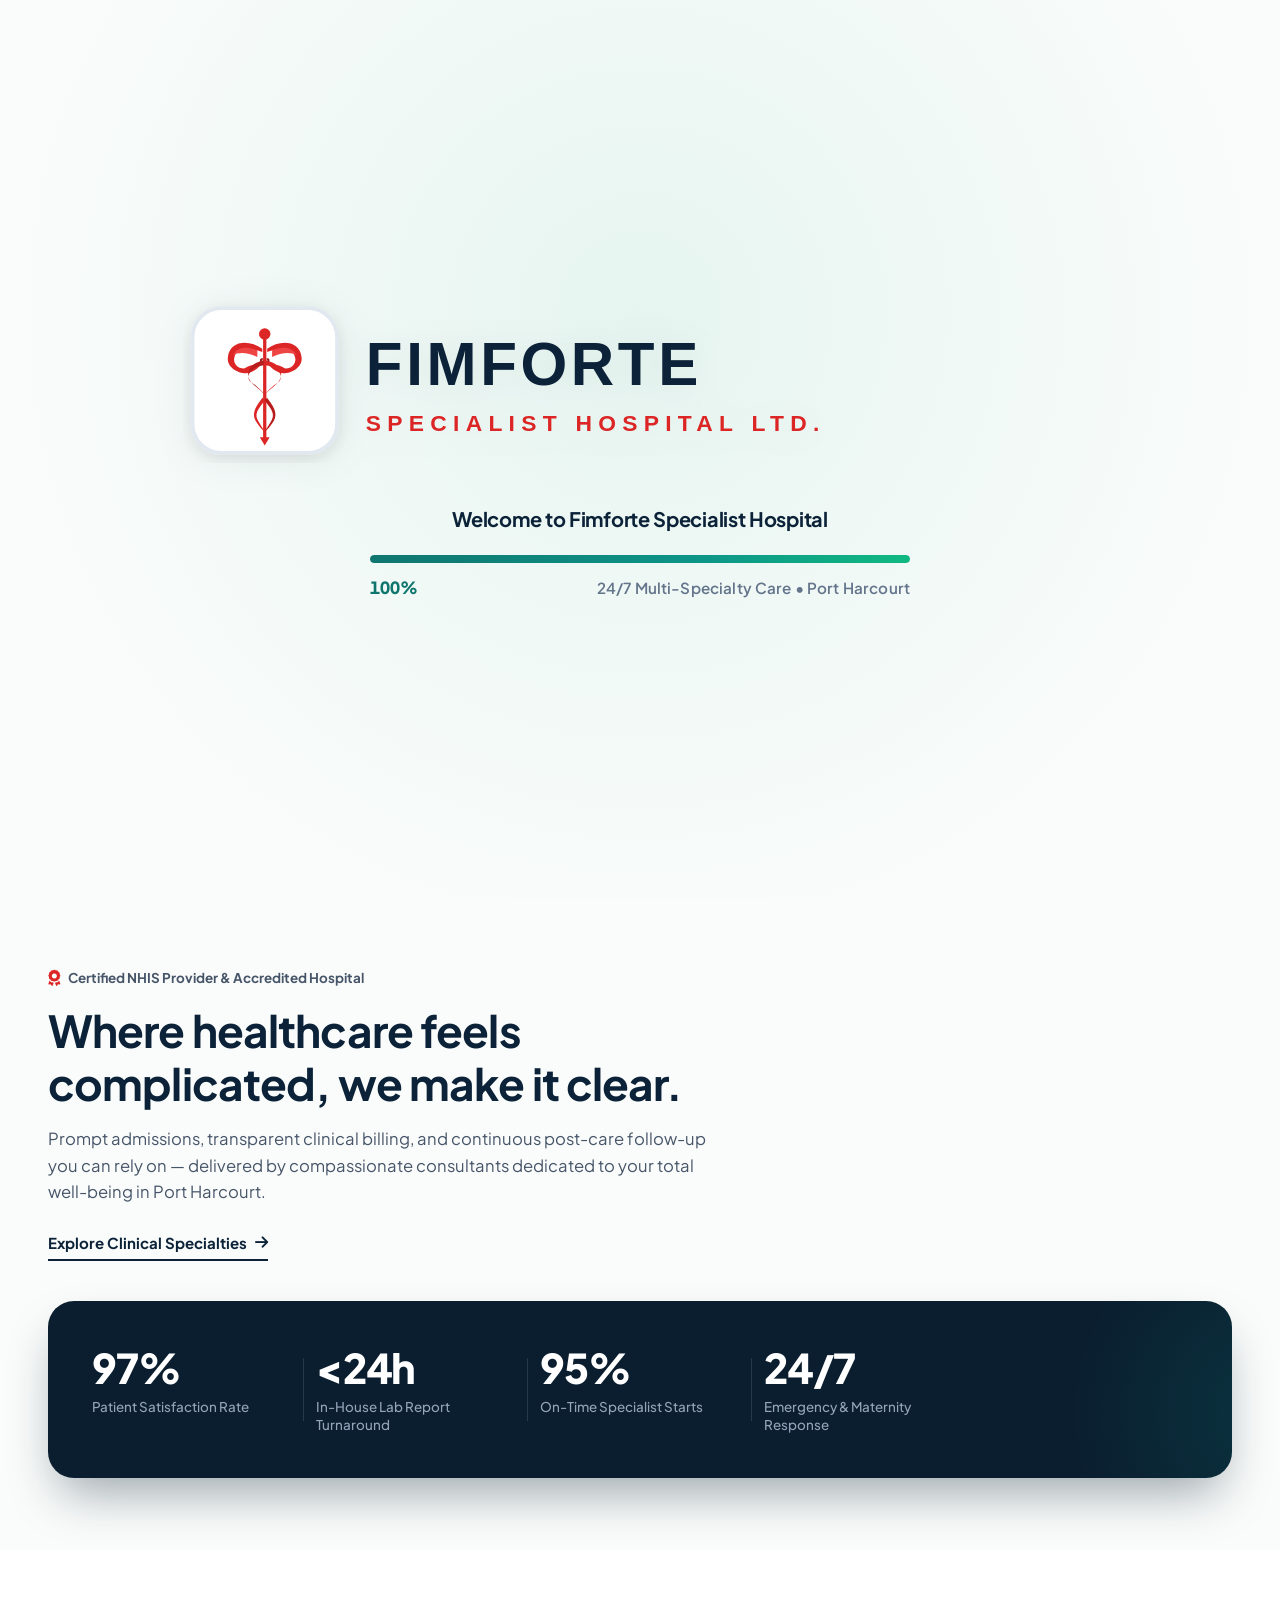
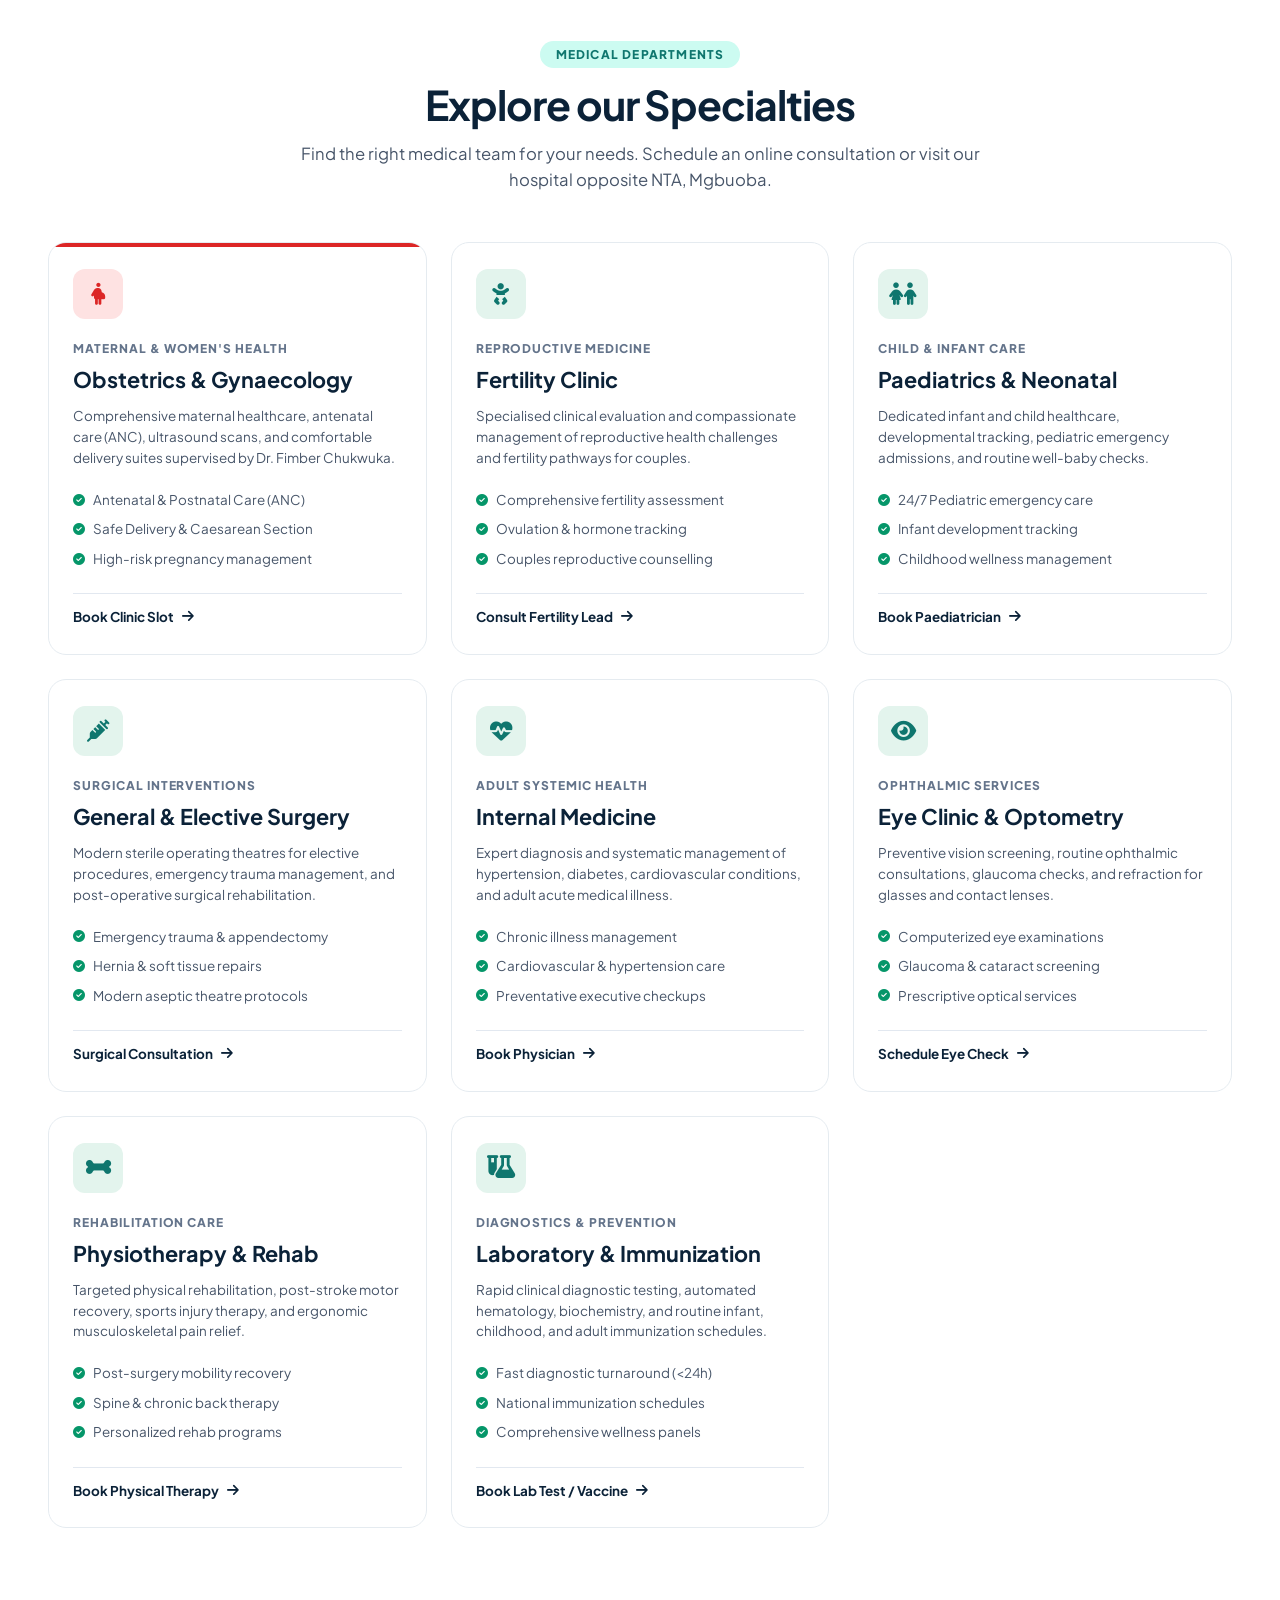
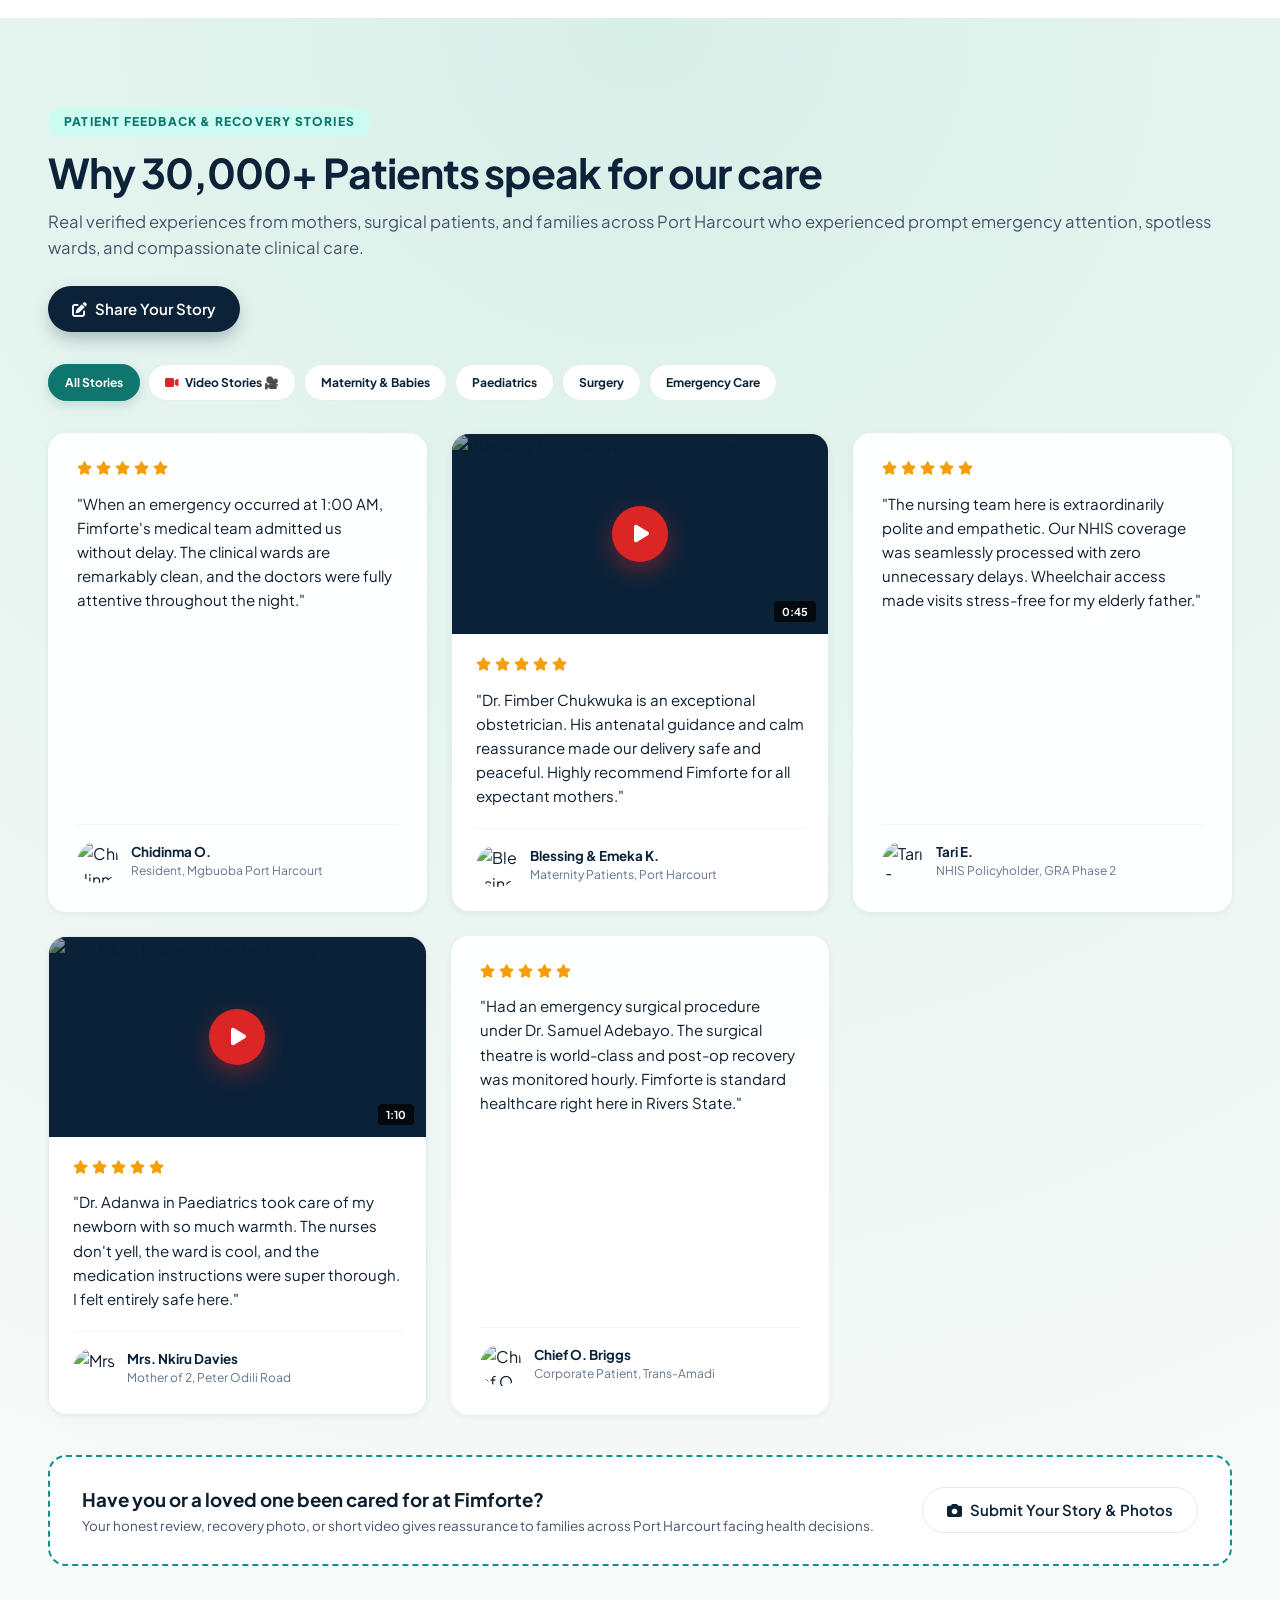
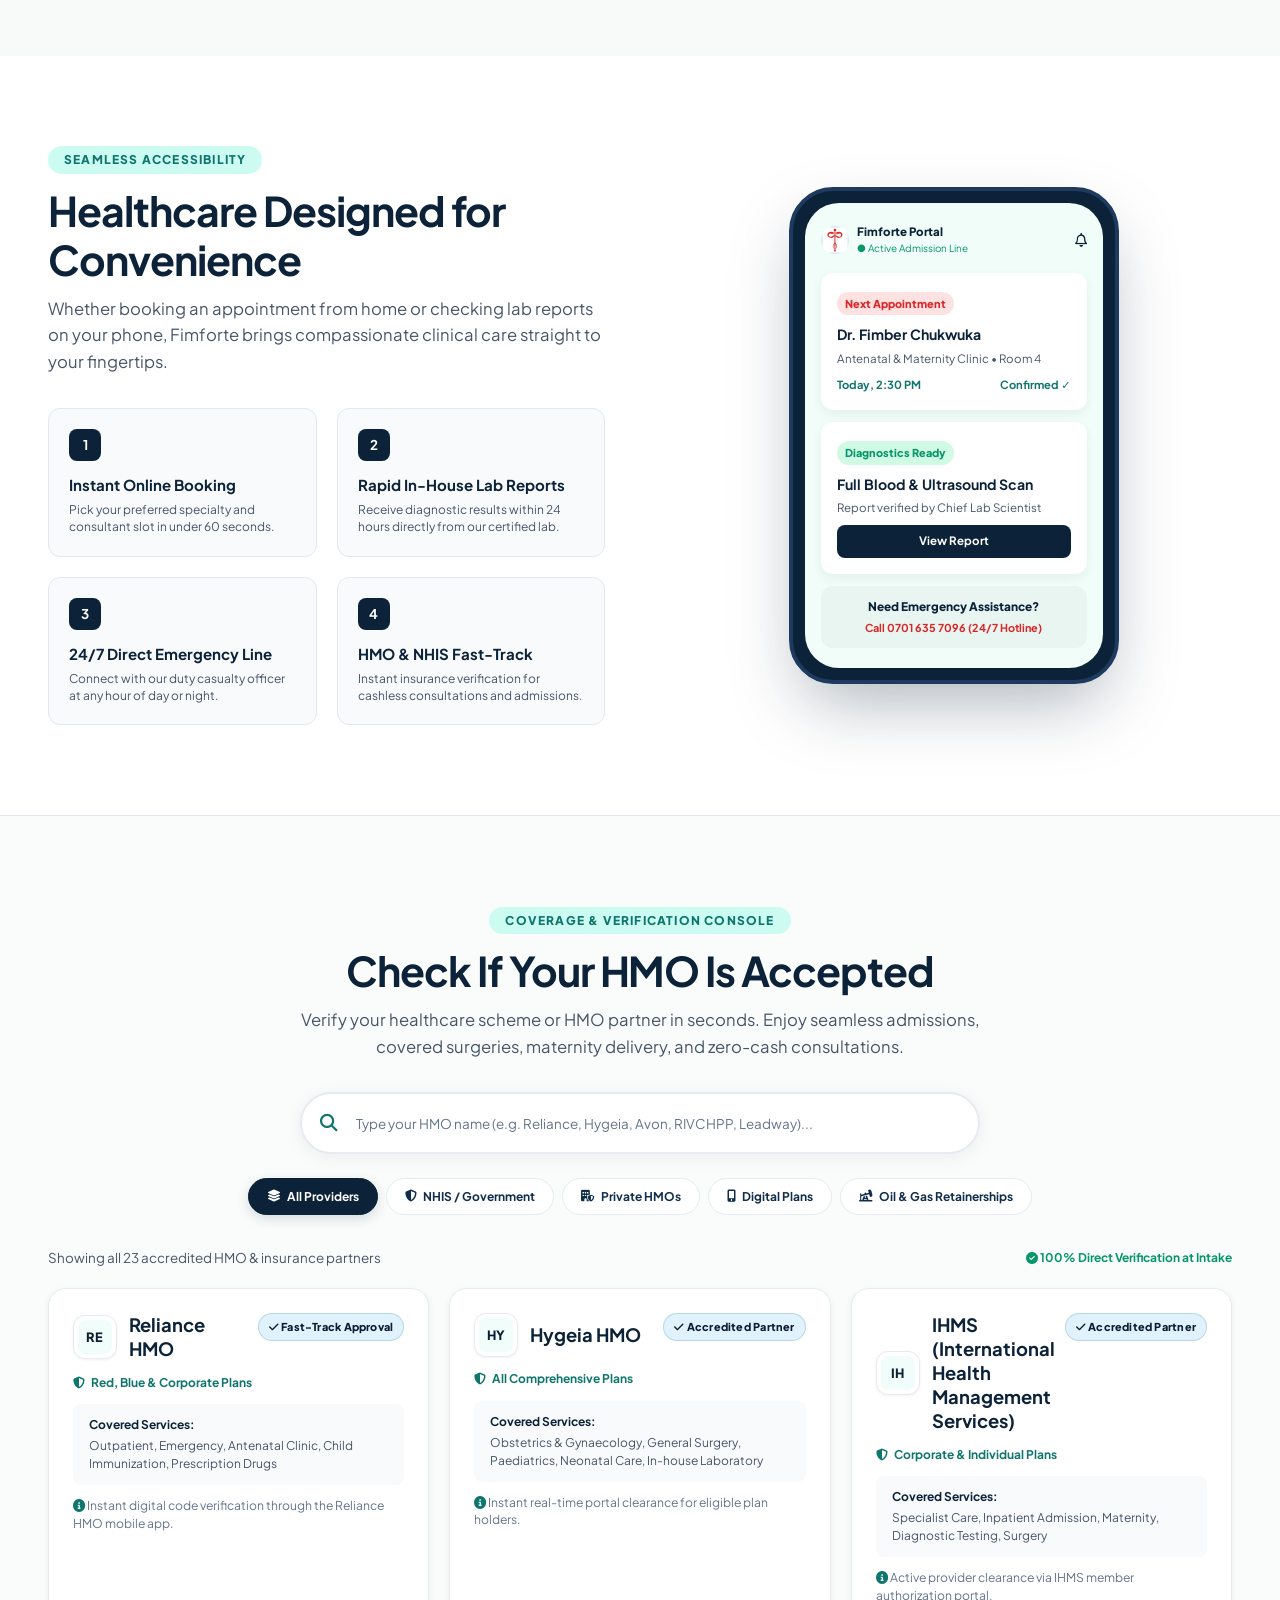
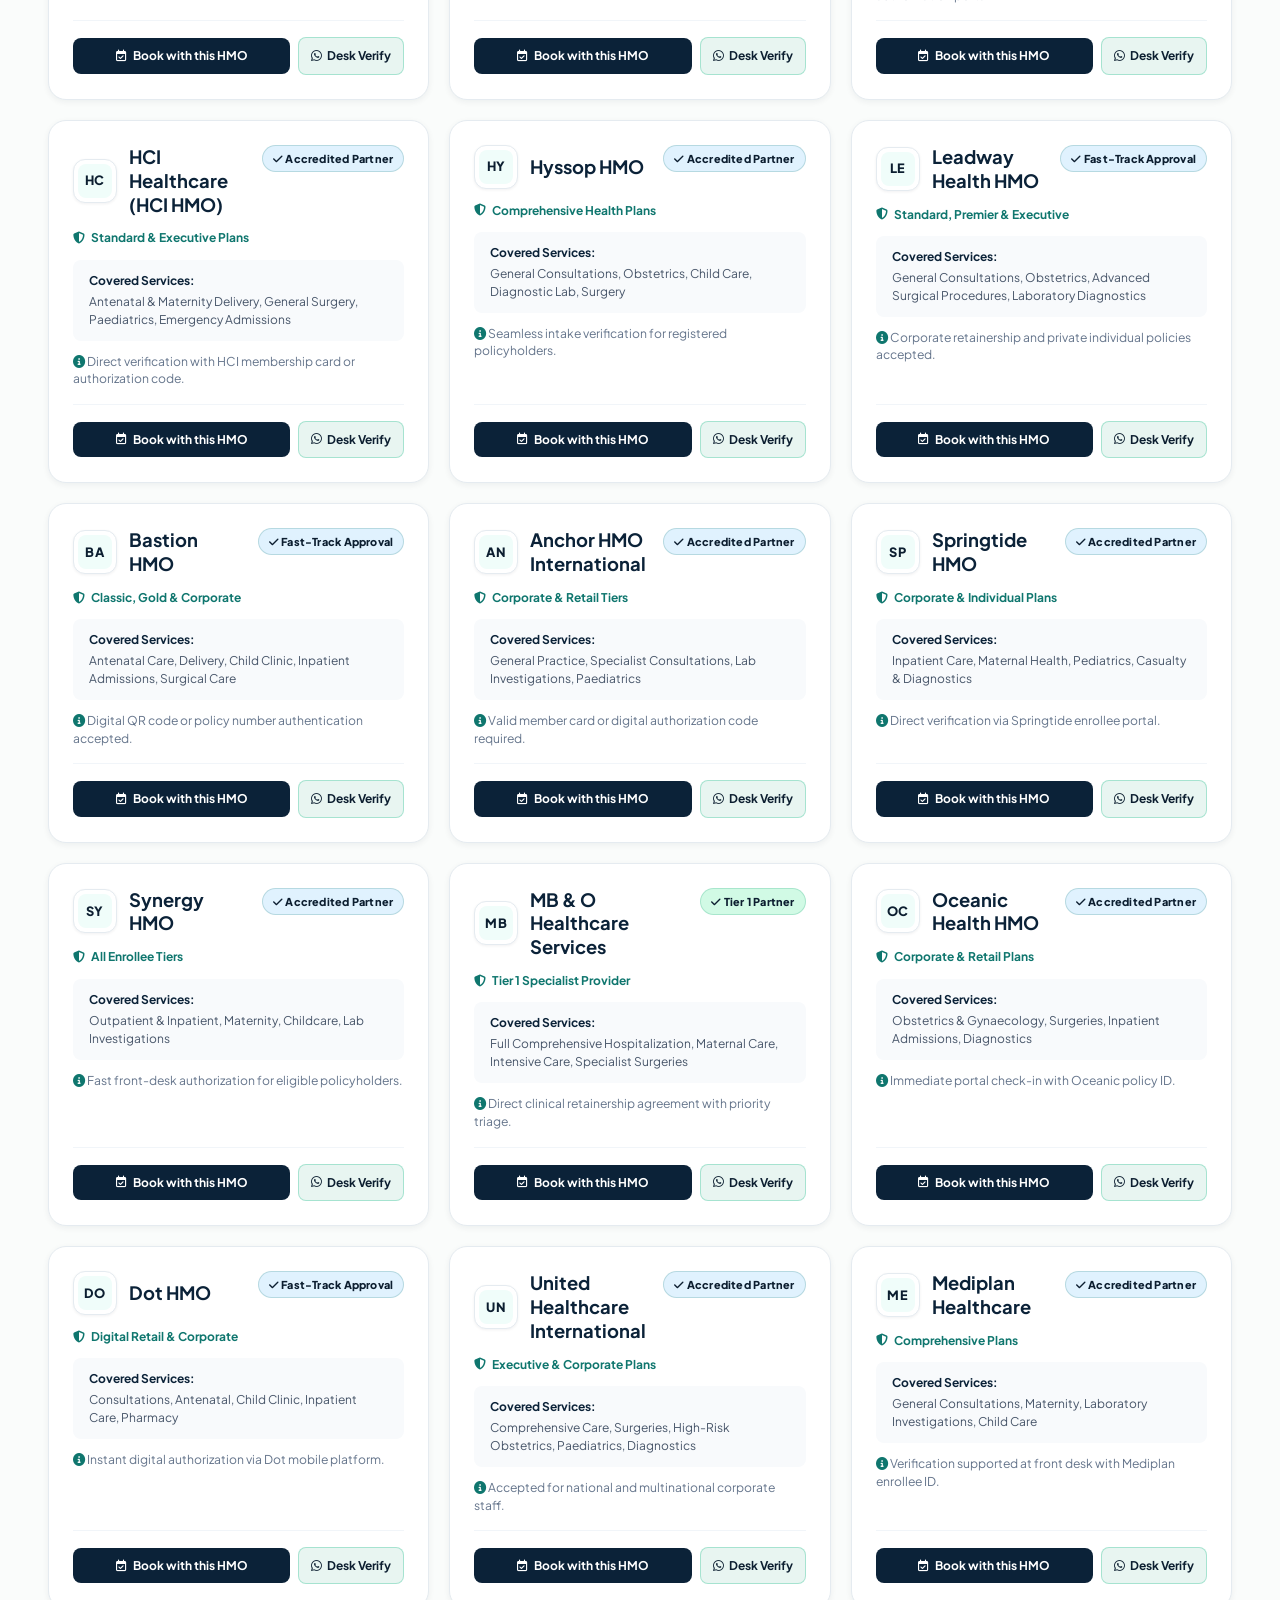
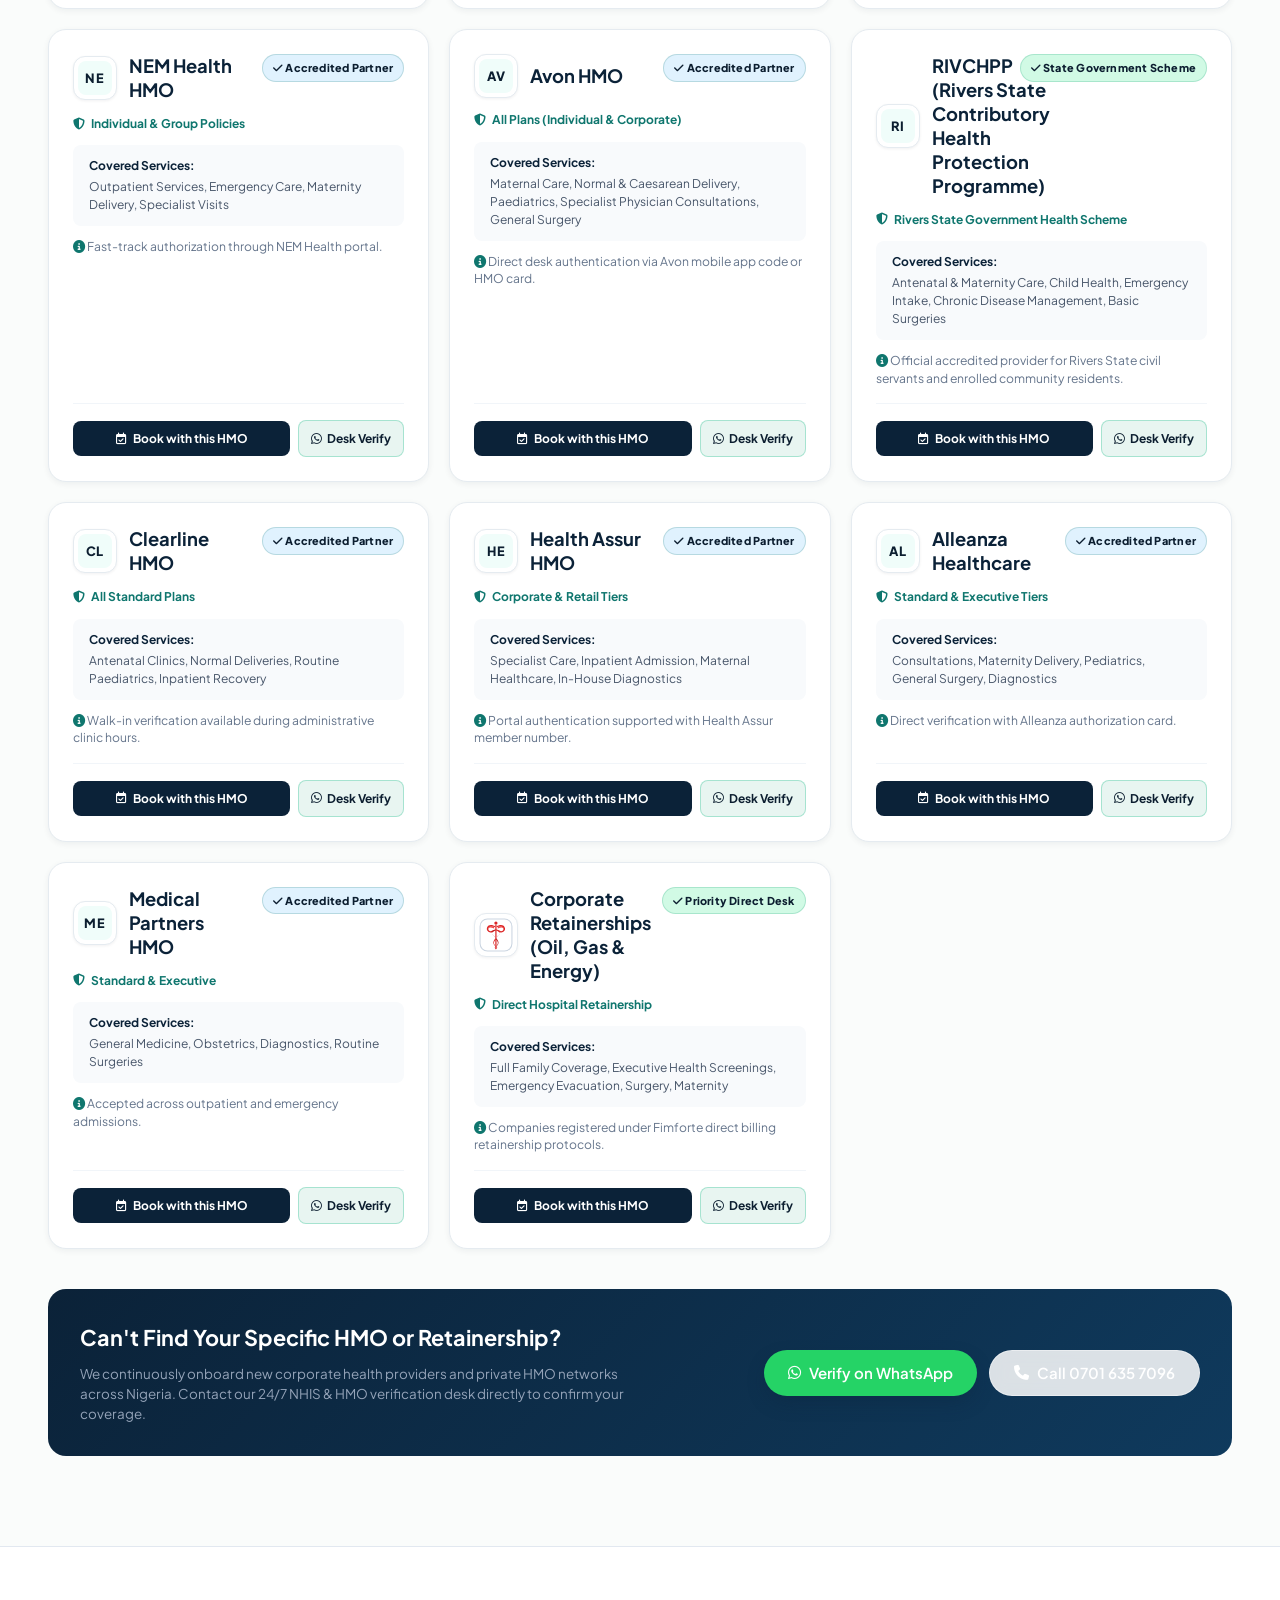
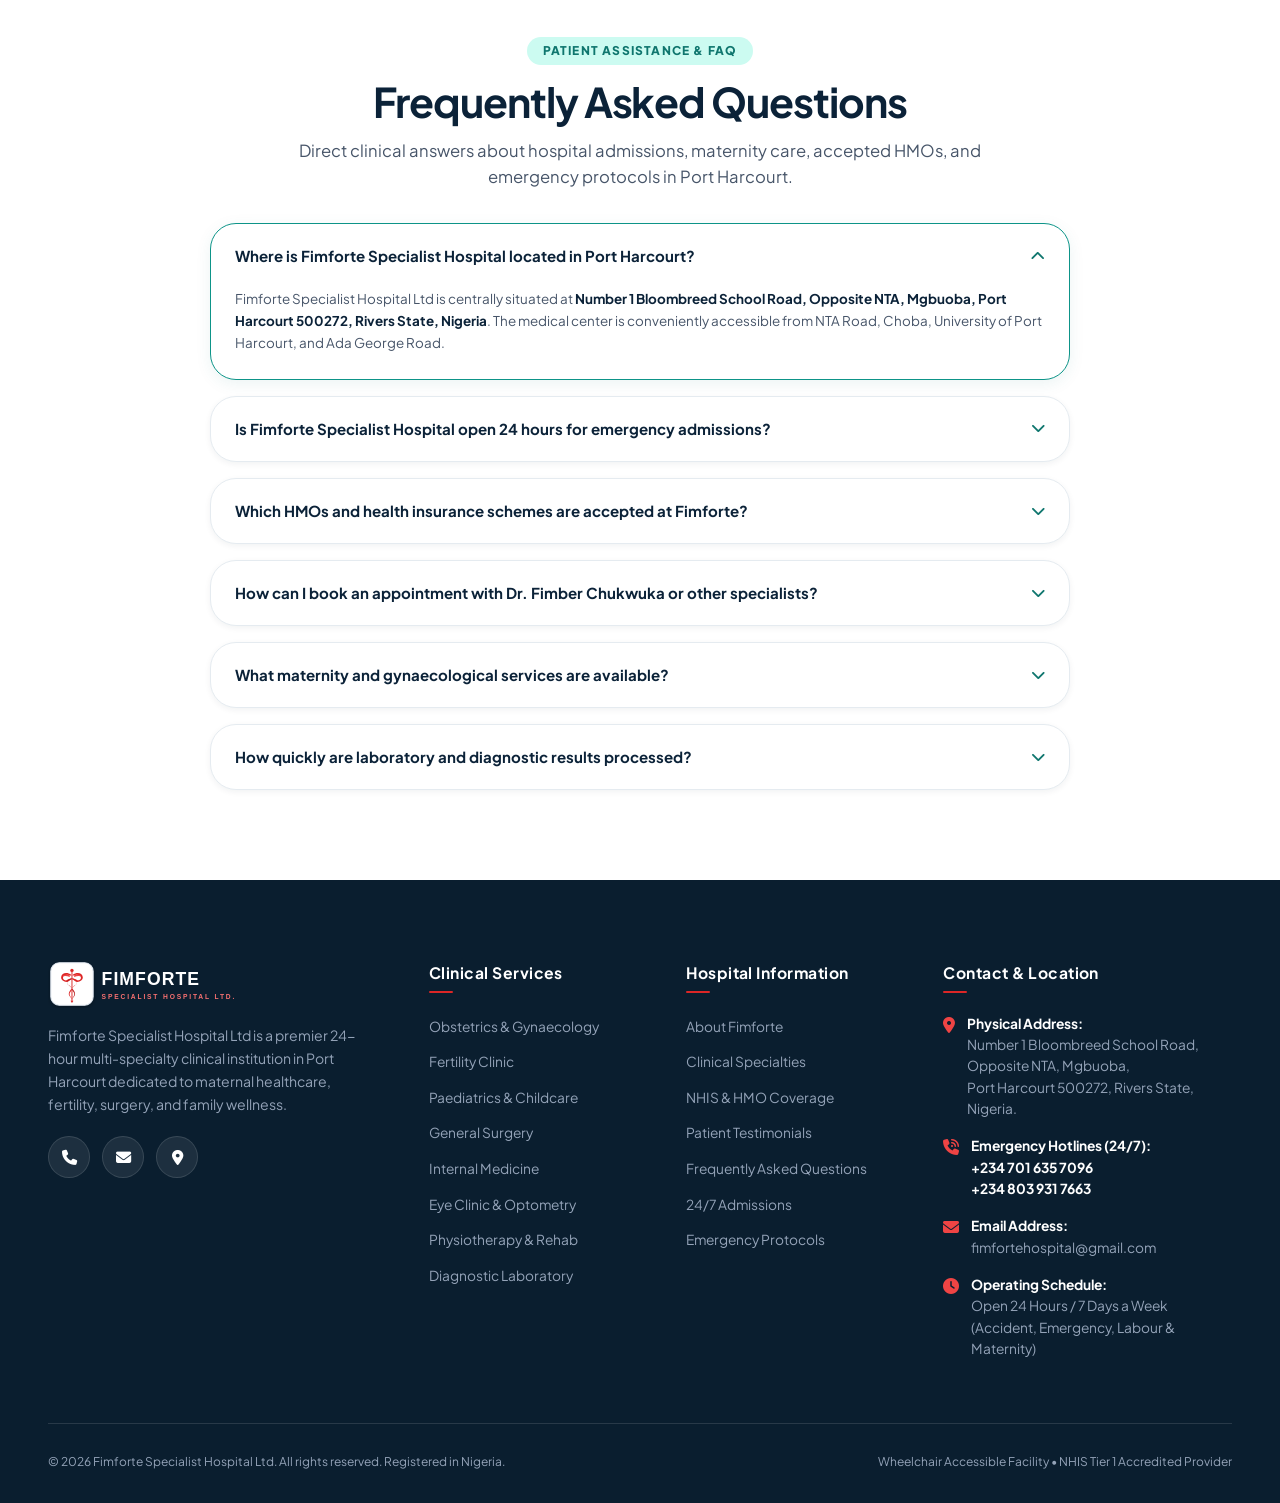
==== commit c9f3be08: "feat: add comprehensive SEO assets, favicon configurations, and responsive test suites for Fimforte " ====
--- a/index.html
+++ b/index.html
@@ -1,50 +1,75 @@
 <!DOCTYPE html>
-<html lang="en">
+<html lang="en-NG">
 <head>
   <meta charset="UTF-8">
-  <meta name="viewport" content="width=device-width, initial-scale=1.0">
+  <meta name="viewport" content="width=device-width, initial-scale=1, viewport-fit=cover">
   
   <!-- Primary Meta Tags -->
-  <title>Fimforte Specialist Hospital Ltd | World Class Care Close to Home | Port Harcourt</title>
-  <meta name="title" content="Fimforte Specialist Hospital Ltd | World Class Care Close to Home | Port Harcourt">
-  <meta name="description" content="24/7 NHIS-accredited multi-specialty hospital in Port Harcourt, Nigeria. Specializing in Obstetrics & Gynaecology, Fertility Care, Paediatrics, Surgery, and Emergency care.">
-  <meta name="keywords" content="Fimforte Specialist Hospital, Dr. Fimber Chukwuka, Hospital in Port Harcourt, Gynaecologist Port Harcourt, NHIS Hospital, Maternity Port Harcourt, Mgbuoba hospital, Fertility clinic Rivers State">
+  <title>Fimforte Specialist Hospital | Maternity, Gynae & Surgery Port Harcourt</title>
+  <meta name="title" content="Fimforte Specialist Hospital | Maternity, Gynae & Surgery Port Harcourt">
+  <meta name="description" content="24/7 NHIS-accredited multi-specialty hospital in Port Harcourt, Nigeria. Expert Obstetrics & Gynaecology, Fertility Care, Surgery, Paediatrics, and Emergency triage.">
+  <meta name="keywords" content="Fimforte Specialist Hospital, Dr. Fimber Chukwuka, Hospital in Port Harcourt, Gynaecologist Port Harcourt, NHIS Hospital, Maternity Port Harcourt, Mgbuoba hospital, Fertility clinic Rivers State, surgery Port Harcourt">
   <meta name="author" content="Fimforte Specialist Hospital Ltd">
-  <meta name="robots" content="index, follow">
-
-  <!-- Chrome & Mobile Browser Tab Color Styling -->
-  <meta name="theme-color" content="#0B2238">
-  <meta name="msapplication-navbutton-color" content="#0B2238">
-  <meta name="apple-mobile-web-app-status-bar-style" content="black-translucent">
+  <meta name="robots" content="index, follow, max-image-preview:large, max-snippet:-1, max-video-preview:-1">
+
+  <!-- Canonical & Regional Language Alternates -->
+  <link rel="canonical" href="https://fimfortehospital.ng/">
+  <link rel="alternate" hreflang="en-NG" href="https://fimfortehospital.ng/">
+  <link rel="alternate" hreflang="x-default" href="https://fimfortehospital.ng/">
+
+  <!-- Mobile & PWA Theme Styling (Matching Page Canvas #FAFCFB) -->
+  <meta name="theme-color" content="#FAFCFB">
+  <meta name="msapplication-navbutton-color" content="#FAFCFB">
+  <meta name="apple-mobile-web-app-status-bar-style" content="default">
   <meta name="apple-mobile-web-app-capable" content="yes">
+  <meta name="application-name" content="Fimforte">
+  <link rel="manifest" href="site.webmanifest">
   
-  <!-- Favicon & Touch Icon (Dedicated High-Res Caduceus Emblem) -->
+  <!-- Favicon & Touch Icon (Google Search & Multi-Device Optimized) -->
   <link rel="icon" type="image/svg+xml" href="assets/icons/fimforte-favicon.svg">
-  <link rel="apple-touch-icon" href="assets/icons/fimforte-favicon.svg">
+  <link rel="icon" type="image/png" sizes="48x48" href="assets/icons/favicon-48x48.png">
+  <link rel="icon" type="image/png" sizes="96x96" href="assets/icons/favicon-96x96.png">
+  <link rel="icon" type="image/png" sizes="192x192" href="assets/icons/favicon-192x192.png">
+  <link rel="icon" type="image/png" sizes="512x512" href="assets/icons/favicon-512x512.png">
+  <link rel="apple-touch-icon" sizes="180x180" href="assets/icons/apple-touch-icon.png">
+  <link rel="shortcut icon" href="favicon.ico">
   <link rel="mask-icon" href="assets/icons/fimforte-favicon.svg" color="#DC2626">
 
-  <!-- Open Graph / WhatsApp / Facebook Social Sharing Tags -->
+  <!-- Core Web Vitals: Preload Critical LCP Hero Image -->
+  <link rel="preload" as="image" href="assets/images/hero-doctor.jpg" fetchpriority="high">
+
+  <!-- Open Graph / WhatsApp / Facebook / Twitter Social Sharing Tags -->
   <meta property="og:type" content="website">
   <meta property="og:url" content="https://fimfortehospital.ng/">
   <meta property="og:site_name" content="Fimforte Specialist Hospital Ltd">
-  <meta property="og:title" content="Fimforte Specialist Hospital Ltd | World Class Care Close to Home">
+  <meta property="og:title" content="Fimforte Specialist Hospital | World Class Care Close to Home">
   <meta property="og:description" content="24/7 NHIS-accredited multi-specialty hospital in Port Harcourt. Obstetrics & Gynaecology, Fertility Clinic, Paediatrics, Surgery, and Immediate Emergency Care.">
-  <meta property="og:image" content="assets/images/og-preview.jpg">
-  <meta property="og:image:secure_url" content="assets/images/og-preview.jpg">
+  
+  <!-- Primary High-Resolution Vector SVG Open Graph Image -->
+  <meta property="og:image" content="https://fimfortehospital.ng/assets/images/og-preview.svg">
+  <meta property="og:image:secure_url" content="https://fimfortehospital.ng/assets/images/og-preview.svg">
+  <meta property="og:image:type" content="image/svg+xml">
+  <meta property="og:image:width" content="1200">
+  <meta property="og:image:height" content="630">
+  <meta property="og:image:alt" content="Fimforte Specialist Hospital Ltd - World Class Care Close to Home in Port Harcourt">
+  
+  <!-- High-Resolution Raster Fallback (for WhatsApp/Facebook scrapers requiring JPG) -->
+  <meta property="og:image" content="https://fimfortehospital.ng/assets/images/og-preview.jpg">
+  <meta property="og:image:secure_url" content="https://fimfortehospital.ng/assets/images/og-preview.jpg">
   <meta property="og:image:type" content="image/jpeg">
   <meta property="og:image:width" content="1200">
   <meta property="og:image:height" content="630">
-  <meta property="og:image:alt" content="Fimforte Specialist Hospital Medical Team and Modern Clinic in Port Harcourt">
   <meta property="og:locale" content="en_NG">
 
   <!-- Twitter Card Tags -->
   <meta name="twitter:card" content="summary_large_image">
   <meta name="twitter:url" content="https://fimfortehospital.ng/">
-  <meta name="twitter:title" content="Fimforte Specialist Hospital Ltd | Port Harcourt">
+  <meta name="twitter:title" content="Fimforte Specialist Hospital | Port Harcourt">
   <meta name="twitter:description" content="24/7 NHIS-accredited multi-specialty hospital in Port Harcourt. Expert maternal care, fertility solutions, surgery, and family medicine.">
-  <meta name="twitter:image" content="assets/images/og-preview.jpg">
+  <meta name="twitter:image" content="https://fimfortehospital.ng/assets/images/og-preview.svg">
+  <meta name="twitter:image:alt" content="Fimforte Specialist Hospital Ltd Medical Team and Modern Clinic in Port Harcourt">
   
-  <!-- Preconnect and Google Fonts -->
+  <!-- Preconnect and Google Fonts with font-display: swap -->
   <link rel="preconnect" href="https://fonts.googleapis.com">
   <link rel="preconnect" href="https://fonts.gstatic.com" crossorigin>
   <link href="https://fonts.googleapis.com/css2?family=Playfair+Display:ital,wght@0,500;0,600;0,700;1,500&family=Plus+Jakarta+Sans:wght@300;400;500;600;700;800&display=swap" rel="stylesheet">
@@ -54,8 +79,256 @@
   
   <!-- Production Audited Stylesheet -->
   <link rel="stylesheet" href="css/style.css">
+  <link rel="stylesheet" href="css/animations.css">
+  <script>document.documentElement.classList.add('js');</script>
+
+  <!-- Schema.org Comprehensive Structured Data (JSON-LD) -->
+  <script type="application/ld+json">
+  {
+    "@context": "https://schema.org",
+    "@graph": [
+      {
+        "@type": "Hospital",
+        "@id": "https://fimfortehospital.ng/#hospital",
+        "name": "Fimforte Specialist Hospital Ltd",
+        "alternateName": "Fimforte Hospital Port Harcourt",
+        "url": "https://fimfortehospital.ng/",
+        "logo": {
+          "@type": "ImageObject",
+          "url": "https://fimfortehospital.ng/assets/icons/fimforte-emblem-512.png",
+          "contentUrl": "https://fimfortehospital.ng/assets/icons/fimforte-emblem-512.png",
+          "width": 512,
+          "height": 512,
+          "caption": "Fimforte Specialist Hospital Official Emblem Logo"
+        },
+        "image": [
+          "https://fimfortehospital.ng/assets/icons/fimforte-emblem-512.png",
+          "https://fimfortehospital.ng/assets/images/og-preview.jpg",
+          "https://fimfortehospital.ng/assets/icons/fimforte-logo.svg"
+        ],
+        "description": "Fimforte Specialist Hospital Ltd is an accredited 24/7 multi-specialty hospital in Port Harcourt, Nigeria offering comprehensive Obstetrics & Gynaecology, Fertility Care, Paediatrics, General Surgery, and immediate Emergency Triage.",
+        "telephone": ["+2347016357096", "+2348039317663"],
+        "email": "fimfortehospital@gmail.com",
+        "address": {
+          "@type": "PostalAddress",
+          "streetAddress": "Number 1 Bloombreed School Road, Opposite NTA, Mgbuoba",
+          "addressLocality": "Port Harcourt",
+          "addressRegion": "Rivers State",
+          "postalCode": "500272",
+          "addressCountry": "NG"
+        },
+        "geo": {
+          "@type": "GeoCoordinates",
+          "latitude": 4.8465,
+          "longitude": 6.9745
+        },
+        "hasMap": "https://maps.google.com/?q=Bloombreed+School+Road+Opposite+NTA+Mgbuoba+Port+Harcourt",
+        "openingHoursSpecification": [
+          {
+            "@type": "OpeningHoursSpecification",
+            "dayOfWeek": ["Monday", "Tuesday", "Wednesday", "Thursday", "Friday", "Saturday", "Sunday"],
+            "opens": "00:00",
+            "closes": "23:59"
+          }
+        ],
+        "isAcceptingNewPatients": true,
+        "priceRange": "$$",
+        "currenciesAccepted": "NGN",
+        "paymentAccepted": "Cash, POS, Bank Transfer, NHIS, Private HMO Cashless Billing",
+        "healthPlanNetworkId": [
+          "Reliance HMO",
+          "Hygeia HMO",
+          "IHMS",
+          "HCI Healthcare",
+          "Hyssop HMO",
+          "Leadway Health HMO",
+          "Bastion HMO",
+          "Anchor HMO International",
+          "Springtide HMO",
+          "Synergy HMO",
+          "MB & O Healthcare Services",
+          "Oceanic Health HMO",
+          "Dot HMO",
+          "United Healthcare International",
+          "Mediplan Healthcare",
+          "NEM Health HMO",
+          "Avon HMO",
+          "RIVCHPP (Rivers State Contributory Health Protection Programme)",
+          "Clearline HMO",
+          "Health Assur HMO",
+          "Alleanza Healthcare",
+          "Medical Partners HMO"
+        ],
+        "areaServed": [
+          {
+            "@type": "AdministrativeArea",
+            "name": "Port Harcourt, Rivers State, Nigeria"
+          },
+          {
+            "@type": "AdministrativeArea",
+            "name": "Mgbuoba"
+          },
+          {
+            "@type": "AdministrativeArea",
+            "name": "Obio-Akpor"
+          }
+        ],
+        "medicalSpecialty": [
+          "https://schema.org/Obstetric",
+          "https://schema.org/Gynecologic",
+          "https://schema.org/Pediatric",
+          "https://schema.org/Surgical",
+          "https://schema.org/Emergency",
+          "https://schema.org/Optometric",
+          "https://schema.org/Physiotherapy"
+        ],
+        "availableService": [
+          {
+            "@type": "MedicalProcedure",
+            "name": "Antenatal & Postnatal Care (ANC)",
+            "description": "Comprehensive prenatal monitoring, ultrasound scans, and comfortable delivery suites supervised by Consultant Obstetricians."
+          },
+          {
+            "@type": "MedicalProcedure",
+            "name": "Fertility Clinic & Evaluation",
+            "description": "Specialized reproductive health counselling, ovulation tracking, and fertility diagnostic pathways for couples."
+          },
+          {
+            "@type": "MedicalProcedure",
+            "name": "General & Elective Surgery",
+            "description": "Aseptic modern operating theatres for elective and acute surgical procedures including hernia and appendectomy."
+          },
+          {
+            "@type": "MedicalProcedure",
+            "name": "24/7 Pediatric Emergency & Neonatal Care",
+            "description": "Specialized infant health, developmental tracking, and pediatric acute care."
+          },
+          {
+            "@type": "MedicalTest",
+            "name": "Diagnostic Laboratory Testing",
+            "description": "Automated blood investigations, biochemistry panels, and health screenings with turnaround under 24 hours."
+          }
+        ],
+        "sameAs": [
+          "https://wa.me/2347016357096"
+        ]
+      },
+      {
+        "@type": "WebSite",
+        "@id": "https://fimfortehospital.ng/#website",
+        "url": "https://fimfortehospital.ng/",
+        "name": "Fimforte Specialist Hospital Ltd",
+        "publisher": {
+          "@id": "https://fimfortehospital.ng/#hospital"
+        },
+        "inLanguage": "en-NG"
+      },
+      {
+        "@type": "MedicalWebPage",
+        "@id": "https://fimfortehospital.ng/#webpage",
+        "url": "https://fimfortehospital.ng/",
+        "name": "Fimforte Specialist Hospital | Maternity, Gynae & Surgery Port Harcourt",
+        "isPartOf": {
+          "@id": "https://fimfortehospital.ng/#website"
+        },
+        "about": {
+          "@id": "https://fimfortehospital.ng/#hospital"
+        },
+        "inLanguage": "en-NG",
+        "lastReviewed": "2026-10-08"
+      },
+      {
+        "@type": "Physician",
+        "@id": "https://fimfortehospital.ng/#dr-fimber",
+        "name": "Dr. Fimber Chukwuka",
+        "jobTitle": "Lead Specialist, Consultant Obstetrician & Gynaecologist",
+        "worksFor": {
+          "@id": "https://fimfortehospital.ng/#hospital"
+        },
+        "medicalSpecialty": [
+          "https://schema.org/Obstetric",
+          "https://schema.org/Gynecologic"
+        ],
+        "description": "Experienced clinical consultant specializing in advanced maternal healthcare, high-risk pregnancy delivery, reproductive surgery, and family fertility pathways."
+      },
+      {
+        "@type": "FAQPage",
+        "@id": "https://fimfortehospital.ng/#faq",
+        "mainEntity": [
+          {
+            "@type": "Question",
+            "name": "Where is Fimforte Specialist Hospital located in Port Harcourt?",
+            "acceptedAnswer": {
+              "@type": "Answer",
+              "text": "Fimforte Specialist Hospital Ltd is centrally located at Number 1 Bloombreed School Road, Opposite NTA, Mgbuoba, Port Harcourt 500272, Rivers State, Nigeria. It is easily accessible from NTA Road, Choba, and Ada George."
+            }
+          },
+          {
+            "@type": "Question",
+            "name": "Is Fimforte Specialist Hospital open 24 hours for emergency admissions?",
+            "acceptedAnswer": {
+              "@type": "Answer",
+              "text": "Yes, Fimforte operates 24 hours a day, 7 days a week, 365 days a year with active medical officers, midwives, nurses, and theatre teams on duty for accident & casualty, emergency admissions, and labour & delivery."
+            }
+          },
+          {
+            "@type": "Question",
+            "name": "Which HMOs and health insurance schemes are accepted at Fimforte?",
+            "acceptedAnswer": {
+              "@type": "Answer",
+              "text": "Fimforte Specialist Hospital is an accredited NHIS/NHIA healthcare provider and accepts 22+ accredited HMOs, state schemes, and corporate retainerships including Reliance HMO, Hygeia HMO, IHMS, HCI, Hyssop, Leadway Health, Bastion, Anchor, Springtide, Synergy, MB&O, Oceanic, Dot, United Health, Mediplan, NEM, Avon HMO, RIVCHPP, Clearline, Health Assur, Alleanza, Medical Partners, and corporate retainerships."
+            }
+          },
+          {
+            "@type": "Question",
+            "name": "How can I book an appointment with Dr. Fimber Chukwuka or other specialists?",
+            "acceptedAnswer": {
+              "@type": "Answer",
+              "text": "You can book an appointment online using the Book Appointment button on our website, connect directly with our 24/7 triage desk on WhatsApp at +234 701 635 7096, or call +234 803 931 7663."
+            }
+          },
+          {
+            "@type": "Question",
+            "name": "What maternity and gynaecological services are available at Fimforte?",
+            "acceptedAnswer": {
+              "@type": "Answer",
+              "text": "Under Lead Specialist Dr. Fimber Chukwuka, we provide comprehensive antenatal care (ANC), ultrasound diagnostics, safe vaginal delivery, elective and emergency Caesarean sections, fertility counselling, and gynaecological surgeries in sterile, modern delivery suites."
+            }
+          },
+          {
+            "@type": "Question",
+            "name": "How quickly are laboratory test results ready at Fimforte?",
+            "acceptedAnswer": {
+              "@type": "Answer",
+              "text": "Our automated in-house diagnostic laboratory processes routine blood panels, chemistry, malaria, and infection markers with rapid turnaround times, with most routine clinical reports ready in under 24 hours."
+            }
+          }
+        ]
+      }
+    ]
+  }
+  </script>
 </head>
 <body>
+
+  <!-- ========================================================================
+       PREMIUM 3-SECOND CLINICAL PRELOADER SCREEN
+       ======================================================================== -->
+  <div id="pagePreloader" class="page-preloader" aria-live="polite" aria-busy="true">
+    <div class="preloader-content">
+      <div class="preloader-brand-logo">
+        <img src="assets/icons/fimforte-logo.svg" alt="Fimforte Specialist Hospital Ltd" class="preloader-logo-img">
+      </div>
+      <div class="preloader-status-text" id="preloaderStatus">Initializing Clinical Portal...</div>
+      <div class="preloader-bar-track">
+        <div class="preloader-bar-fill" id="preloaderBar"></div>
+      </div>
+      <div class="preloader-meta">
+        <span class="preloader-percent" id="preloaderPercent">0%</span>
+        <span class="preloader-caption">24/7 Multi-Specialty Care • Port Harcourt</span>
+      </div>
+    </div>
+  </div>
 
   <!-- ========================================================================
        HEADER & NAVIGATION (Desktop & Mobile Optimized)
@@ -71,11 +344,17 @@
       <nav aria-label="Main Navigation">
         <ul class="nav-menu" id="navMenu">
           <li><a href="#specialties" class="nav-link">Specialties</a></li>
-          <li><a href="#doctors" class="nav-link">Doctors</a></li>
           <li><a href="#about" class="nav-link">About</a></li>
           <li><a href="#testimonials" class="nav-link">Reviews</a></li>
           <li><a href="#hmo-partners" class="nav-link">Insurance</a></li>
+          <li><a href="#faq" class="nav-link">FAQ</a></li>
           <li><a href="#contact" class="nav-link">Contact</a></li>
+          <li class="mobile-nav-cta">
+            <button type="button" class="btn btn-primary open-booking-modal" style="width: 100%; justify-content: center;">
+              <span>Book Appointment</span>
+              <i class="fa-solid fa-arrow-right" aria-hidden="true"></i>
+            </button>
+          </li>
         </ul>
       </nav>
 
@@ -139,7 +418,7 @@
           <!-- Right Hero Visual Column -->
           <div class="hero-visual-wrapper">
             <div class="hero-image-frame">
-              <img src="assets/images/hero-doctor.jpg" alt="Friendly healthcare consultant smiling warmly at Fimforte Specialist Hospital" class="hero-doctor-img" width="480" height="580" loading="eager">
+              <img src="assets/images/hero-doctor.jpg" alt="Friendly healthcare consultant smiling warmly at Fimforte Specialist Hospital in Port Harcourt" class="hero-doctor-img" width="480" height="580" loading="eager" fetchpriority="high">
             </div>
 
             <!-- Floating Widget 1: Social Proof (Hidden gracefully on small mobile to avoid clutter) -->
@@ -159,61 +438,50 @@
                 <i class="fa-solid fa-truck-medical"></i>
               </div>
               <div>
-                <h2 class="alert-text-heading">24/7 Maternity & ER Team</h2>
+                <div class="alert-text-heading">24/7 Maternity & ER Team</div>
                 <p class="alert-text-sub">Always on duty at Mgbuoba, PH</p>
               </div>
             </div>
 
-            <!-- Widget 3: Quick Search Console (Sleek card, full width on mobile) -->
-            <div class="floating-widget widget-quick-search" id="quickBookingBox">
-              <form class="quick-search-form" id="quickSearchForm" aria-label="Quick Doctor & Specialty Finder">
-                <!-- Field 1: Specialty -->
-                <div class="search-field-row">
-                  <i class="fa-solid fa-stethoscope search-field-icon" aria-hidden="true"></i>
-                  <select id="quickSpecialtySelect" aria-label="Select Clinical Specialty">
-                    <option value="" disabled selected>Specialty, condition or clinic</option>
-                    <option value="Obstetrics & Gynaecology">Obstetrics & Gynaecology (ANC & Delivery)</option>
-                    <option value="Fertility Clinic">Fertility & Reproductive Clinic</option>
-                    <option value="Paediatrics">Paediatrics & Child Health</option>
-                    <option value="General Surgery">General & Elective Surgery</option>
-                    <option value="Internal Medicine">Internal Medicine</option>
-                    <option value="Eye Clinic">Eye Clinic & Optometry</option>
-                    <option value="Physiotherapy">Physiotherapy & Rehab</option>
-                    <option value="Laboratory">Laboratory Diagnostics</option>
-                  </select>
+            <!-- Widget 3: Mini HMO Quick Check Console on Hero (Centered & Prominent) -->
+            <div class="floating-widget widget-hero-hmo" id="heroHmoWidget">
+              <div class="hero-hmo-head">
+                <div class="hero-hmo-badge-icon" aria-hidden="true">
+                  <i class="fa-solid fa-shield-halved"></i>
                 </div>
-
-                <!-- Field 2: Doctor -->
-                <div class="search-field-row">
-                  <i class="fa-solid fa-user-doctor search-field-icon" aria-hidden="true"></i>
-                  <select id="quickDoctorSelect" aria-label="Select Consulting Specialist">
-                    <option value="" disabled selected>Choose Doctor / Clinical Lead</option>
-                    <option value="Dr. Fimber Chukwuka">Dr. Fimber Chukwuka (Lead Consultant O&G)</option>
-                    <option value="Dr. Elizabeth Adanwa">Dr. Elizabeth Adanwa (Consultant Paediatrician)</option>
-                    <option value="Dr. Samuel Adebayo">Dr. Samuel Adebayo (Chief Consultant Surgeon)</option>
-                  </select>
+                <div class="hero-hmo-head-text">
+                  <div class="hero-hmo-title-row">
+                    <div class="hero-hmo-title">Quick HMO Check</div>
+                    <span class="hero-hmo-badge-pill"><span class="hero-hmo-pulse-dot"></span> 22+ Accepted</span>
+                  </div>
+                  <p class="hero-hmo-sub">Instant direct billing coverage verification in Port Harcourt</p>
                 </div>
-
-                <!-- Field 3: Insurance / HMO -->
-                <div class="search-field-row">
-                  <i class="fa-solid fa-shield-heart search-field-icon" aria-hidden="true"></i>
-                  <select id="quickInsuranceSelect" aria-label="Select Insurance Coverage">
-                    <option value="" disabled selected>Insurance / HMO Provider</option>
-                    <option value="NHIS">National Health Insurance Scheme (NHIS)</option>
-                    <option value="Hygeia HMO">Hygeia HMO (D-Medical)</option>
-                    <option value="Avon HMO">Avon HMO</option>
-                    <option value="MB & O">MB & O Healthcare Services (Tier 1)</option>
-                    <option value="Medical Partners">Medical Partners HMO</option>
-                    <option value="Private Pay">Private / Self-Pay</option>
-                  </select>
+              </div>
+
+              <div class="hero-hmo-search-box">
+                <input type="text" 
+                       id="heroHmoInput" 
+                       class="hero-hmo-input" 
+                       placeholder="Type your HMO (Reliance, Hygeia, Avon, RIVCHPP)..." 
+                       aria-label="Check HMO coverage on hero"
+                       autocomplete="off">
+                <button type="button" class="btn-hero-hmo-check" id="heroHmoCheckBtn" aria-label="Verify HMO">
+                  <i class="fa-solid fa-magnifying-glass"></i>
+                </button>
+              </div>
+
+              <!-- Quick Status / Suggestion Chips -->
+              <div class="hero-hmo-result" id="heroHmoResult">
+                <div class="hero-hmo-chip-row">
+                  <span class="hero-hmo-label">Popular:</span>
+                  <span class="hero-hmo-chip" data-hmo="Reliance HMO">Reliance</span>
+                  <span class="hero-hmo-chip" data-hmo="Hygeia HMO">Hygeia</span>
+                  <span class="hero-hmo-chip" data-hmo="Avon HMO">Avon</span>
+                  <span class="hero-hmo-chip" data-hmo="Leadway Health HMO">Leadway</span>
+                  <span class="hero-hmo-chip" data-hmo="RIVCHPP (Rivers State Contributory Health Protection Programme)">RIVCHPP</span>
+                  <span class="hero-hmo-chip" data-hmo="Bastion HMO">Bastion</span>
                 </div>
-
-                <!-- Action Button -->
-                <button type="submit" class="btn-search-submit" id="quickSearchSubmitBtn">
-                  <i class="fa-solid fa-magnifying-glass" aria-hidden="true"></i>
-                  <span>Find & Book Consultation</span>
-                </button>
-              </form>
+              </div>
             </div>
 
           </div>
@@ -299,10 +567,10 @@
               <div class="metric-value">24<span class="metric-accent">/7</span></div>
               <div class="metric-label">Emergency & Maternity Response</div>
             </div>
-            <div class="metric-item">
+            <!-- <div class="metric-item">
               <div class="metric-value">2<span class="metric-accent">×</span></div>
               <div class="metric-label">Faster Emergency Intake Protocol</div>
-            </div>
+            </div> -->
           </div>
         </div>
 
@@ -512,153 +780,57 @@
       </div>
     </section>
 
+
+
     <!-- ======================================================================
-         MEET OUR EXPERIENCED DOCTORS
-         ====================================================================== -->
-    <section class="doctors-section" id="doctors" aria-labelledby="doctorsTitle">
-      <div class="container">
-        <div class="doctors-header-row">
-          <div>
-            <span class="section-eyebrow">Medical Leadership</span>
-            <h2 class="section-title" id="doctorsTitle">Meet our Experienced Doctors</h2>
-            <p class="section-subtitle">
-              Consult with accredited specialists committed to your recovery, dignity, and lifelong health.
-            </p>
-          </div>
-          <button type="button" class="btn-nav-outline open-booking-modal" aria-haspopup="dialog">
-            <span>View All Doctors & Schedule</span>
-            <i class="fa-solid fa-arrow-right" aria-hidden="true"></i>
-          </button>
-        </div>
-
-        <div class="doctors-grid">
-          
-          <!-- Doctor 1: Dr. Fimber Chukwuka (Lead Consultant) -->
-          <article class="doctor-card">
-            <div class="doctor-img-wrap">
-              <img src="assets/images/dr-fimber.jpg" alt="Dr. Fimber Chukwuka - Consultant Obstetrician and Gynaecologist" class="doctor-photo" width="400" height="320" loading="lazy">
-              <span class="doctor-status-badge">
-                <span class="doctor-status-dot" aria-hidden="true"></span>
-                <span>Lead Specialist</span>
-              </span>
-            </div>
-            <div class="doctor-info-box">
-              <div class="doctor-meta-row">
-                <div class="doctor-rating">
-                  <i class="fa-solid fa-star" aria-hidden="true"></i>
-                  <span>4.9</span>
-                  <span class="doctor-reviews-count">(148 reviews)</span>
-                </div>
-                <span style="font-size: var(--text-xs); font-weight: 700; color: var(--brand-emerald-600);">Active Today</span>
-              </div>
-              <h3 class="doctor-name">Dr. Fimber Chukwuka</h3>
-              <p class="doctor-role">Consultant Obstetrician & Gynaecologist</p>
-              <p class="doctor-bio">
-                Experienced clinical consultant specializing in advanced maternal healthcare, high-risk pregnancy delivery, reproductive surgery, and family fertility pathways.
-              </p>
-              <div class="doctor-actions-row">
-                <button type="button" class="btn-doc-book open-booking-modal" data-doctor="Dr. Fimber Chukwuka" data-specialty="Obstetrics & Gynaecology" aria-haspopup="dialog">
-                  <i class="fa-regular fa-calendar-check" aria-hidden="true"></i>
-                  <span>Book Clinic</span>
-                </button>
-                <a href="tel:+2347016357096" class="btn-doc-consult" title="Call Hospital Desk" aria-label="Call regarding Dr. Fimber Chukwuka">
-                  <i class="fa-solid fa-phone" aria-hidden="true"></i>
-                </a>
-              </div>
-            </div>
-          </article>
-
-          <!-- Doctor 2: Dr. Elizabeth Adanwa -->
-          <article class="doctor-card">
-            <div class="doctor-img-wrap">
-              <img src="assets/images/dr-paediatrician.jpg" alt="Dr. Elizabeth Adanwa - Consultant Paediatrician" class="doctor-photo" width="400" height="320" loading="lazy">
-              <span class="doctor-status-badge">
-                <span class="doctor-status-dot" aria-hidden="true"></span>
-                <span>Available</span>
-              </span>
-            </div>
-            <div class="doctor-info-box">
-              <div class="doctor-meta-row">
-                <div class="doctor-rating">
-                  <i class="fa-solid fa-star" aria-hidden="true"></i>
-                  <span>4.9</span>
-                  <span class="doctor-reviews-count">(96 reviews)</span>
-                </div>
-                <span style="font-size: var(--text-xs); font-weight: 700; color: var(--brand-emerald-600);">Active Today</span>
-              </div>
-              <h3 class="doctor-name">Dr. Elizabeth Adanwa</h3>
-              <p class="doctor-role">Consultant Paediatrician & Neonatologist</p>
-              <p class="doctor-bio">
-                Passionate child health specialist with deep expertise in neonatal recovery, infant acute illnesses, and comprehensive developmental monitoring.
-              </p>
-              <div class="doctor-actions-row">
-                <button type="button" class="btn-doc-book open-booking-modal" data-doctor="Dr. Elizabeth Adanwa" data-specialty="Paediatrics" aria-haspopup="dialog">
-                  <i class="fa-regular fa-calendar-check" aria-hidden="true"></i>
-                  <span>Book Clinic</span>
-                </button>
-                <a href="tel:+2347016357096" class="btn-doc-consult" title="Call Hospital Desk" aria-label="Call regarding Dr. Elizabeth Adanwa">
-                  <i class="fa-solid fa-phone" aria-hidden="true"></i>
-                </a>
-              </div>
-            </div>
-          </article>
-
-          <!-- Doctor 3: Dr. Samuel Adebayo -->
-          <article class="doctor-card">
-            <div class="doctor-img-wrap">
-              <img src="assets/images/dr-surgeon.jpg" alt="Dr. Samuel Adebayo - Chief Consultant Surgeon" class="doctor-photo" width="400" height="320" loading="lazy">
-              <span class="doctor-status-badge">
-                <span class="doctor-status-dot" aria-hidden="true"></span>
-                <span>Theatre Lead</span>
-              </span>
-            </div>
-            <div class="doctor-info-box">
-              <div class="doctor-meta-row">
-                <div class="doctor-rating">
-                  <i class="fa-solid fa-star" aria-hidden="true"></i>
-                  <span>4.8</span>
-                  <span class="doctor-reviews-count">(112 reviews)</span>
-                </div>
-                <span style="font-size: var(--text-xs); font-weight: 700; color: var(--brand-emerald-600);">Theatre Active</span>
-              </div>
-              <h3 class="doctor-name">Dr. Samuel Adebayo</h3>
-              <p class="doctor-role">Chief Consultant General Surgeon</p>
-              <p class="doctor-bio">
-                Expert surgical specialist with extensive experience across trauma interventions, emergency abdominal procedures, and elective minimally invasive surgeries.
-              </p>
-              <div class="doctor-actions-row">
-                <button type="button" class="btn-doc-book open-booking-modal" data-doctor="Dr. Samuel Adebayo" data-specialty="General Surgery" aria-haspopup="dialog">
-                  <i class="fa-regular fa-calendar-check" aria-hidden="true"></i>
-                  <span>Book Clinic</span>
-                </button>
-                <a href="tel:+2347016357096" class="btn-doc-consult" title="Call Hospital Desk" aria-label="Call regarding Dr. Samuel Adebayo">
-                  <i class="fa-solid fa-phone" aria-hidden="true"></i>
-                </a>
-              </div>
-            </div>
-          </article>
-
-        </div>
-      </div>
-    </section>
-
-    <!-- ======================================================================
-         PATIENT TESTIMONIALS
+         PATIENT TESTIMONIALS & RECOVERY STORIES
          ====================================================================== -->
     <section class="testimonials-section" id="testimonials" aria-labelledby="testimonialsTitle">
       <div class="container">
-        <div class="section-header">
-          <span class="section-eyebrow">Patient Feedback</span>
-          <h2 class="section-title" id="testimonialsTitle">Why 30,000+ Patients speak for our care</h2>
-          <p class="section-subtitle">
-            Real feedback from patients and families across Port Harcourt who experienced prompt emergency attention, spotless wards, and compassionate medical care.
-          </p>
-        </div>
-
-        <div class="reviews-grid">
+        <div class="testimonials-header-flex">
+          <div>
+            <span class="section-eyebrow">Patient Feedback & Recovery Stories</span>
+            <h2 class="section-title" id="testimonialsTitle">Why 30,000+ Patients speak for our care</h2>
+            <p class="section-subtitle">
+              Real verified experiences from mothers, surgical patients, and families across Port Harcourt who experienced prompt emergency attention, spotless wards, and compassionate clinical care.
+            </p>
+          </div>
+          <div>
+            <a href="submit-testimonial.html" class="btn btn-primary" id="btnShareStoryHeader" style="white-space: nowrap;">
+              <i class="fa-solid fa-pen-to-square" aria-hidden="true"></i>
+              <span>Share Your Story</span>
+            </a>
+          </div>
+        </div>
+
+        <!-- Category & Media Filter Tabs -->
+        <div class="testimonial-filter-row" role="tablist" aria-label="Testimonial categories">
+          <button type="button" class="test-filter-tab active" data-filter="all" role="tab" aria-selected="true">
+            <span>All Stories</span>
+          </button>
+          <button type="button" class="test-filter-tab" data-filter="video" role="tab" aria-selected="false">
+            <i class="fa-solid fa-video" style="color: var(--brand-crimson-600);" aria-hidden="true"></i>
+            <span>Video Stories 🎥</span>
+          </button>
+          <button type="button" class="test-filter-tab" data-filter="Obstetrics & Gynaecology" role="tab" aria-selected="false">
+            <span>Maternity & Babies</span>
+          </button>
+          <button type="button" class="test-filter-tab" data-filter="Paediatrics & Neonatal" role="tab" aria-selected="false">
+            <span>Paediatrics</span>
+          </button>
+          <button type="button" class="test-filter-tab" data-filter="General Surgery" role="tab" aria-selected="false">
+            <span>Surgery</span>
+          </button>
+          <button type="button" class="test-filter-tab" data-filter="Emergency & Casualty" role="tab" aria-selected="false">
+            <span>Emergency Care</span>
+          </button>
+        </div>
+
+        <!-- Dynamic Reviews Grid Container (Pre-seeded with accessible HTML) -->
+        <div class="reviews-grid" id="testimonialsContainer">
           
           <!-- Review 1: Emergency & Cleanliness -->
-          <article class="review-card">
+          <article class="review-card" data-type="text" data-dept="Emergency & Casualty">
             <div>
               <div class="review-stars" aria-label="5 out of 5 stars">
                 <i class="fa-solid fa-star" aria-hidden="true"></i>
@@ -680,8 +852,43 @@
             </div>
           </article>
 
-          <!-- Review 2: Maternity & Dr. Fimber -->
-          <article class="review-card">
+          <!-- Review 2: Video Story (Maternity & Dr. Fimber) -->
+          <article class="video-review-card" data-type="video" data-dept="Obstetrics & Gynaecology">
+            <div class="video-thumb-container play-video-trigger" 
+                 data-video="https://assets.mixkit.co/videos/preview/mixkit-mother-holding-her-sleeping-baby-41270-large.mp4"
+                 data-author="Blessing & Emeka K."
+                 data-title="Safe Antenatal Care & Delivery Experience">
+              <img src="https://images.unsplash.com/photo-1555252333-9f8e92e65df9?w=600&auto=format&fit=crop&q=80" alt="Blessing and Emeka video story" class="video-thumb-img" loading="lazy">
+              <div class="video-play-overlay">
+                <div class="video-play-button-circle" aria-label="Play patient video story">
+                  <i class="fa-solid fa-play"></i>
+                </div>
+              </div>
+              <span class="video-duration-pill">0:45</span>
+            </div>
+            <div class="video-content-body">
+              <div class="review-stars" aria-label="5 out of 5 stars">
+                <i class="fa-solid fa-star" aria-hidden="true"></i>
+                <i class="fa-solid fa-star" aria-hidden="true"></i>
+                <i class="fa-solid fa-star" aria-hidden="true"></i>
+                <i class="fa-solid fa-star" aria-hidden="true"></i>
+                <i class="fa-solid fa-star" aria-hidden="true"></i>
+              </div>
+              <blockquote class="review-quote">
+                "Dr. Fimber Chukwuka is an exceptional obstetrician. His antenatal guidance and calm reassurance made our delivery safe and peaceful."
+              </blockquote>
+              <div class="reviewer-meta">
+                <img src="https://images.unsplash.com/photo-1507003211169-0a1dd7228f2d?w=100&auto=format&fit=crop&q=80" alt="Blessing & Emeka K." class="reviewer-avatar" width="42" height="42" loading="lazy">
+                <div class="reviewer-info">
+                  <h5>Blessing & Emeka K.</h5>
+                  <p>Maternity Patients, Port Harcourt</p>
+                </div>
+              </div>
+            </div>
+          </article>
+
+          <!-- Review 3: Empathetic Staff & NHIS -->
+          <article class="review-card" data-type="text" data-dept="Internal Medicine">
             <div>
               <div class="review-stars" aria-label="5 out of 5 stars">
                 <i class="fa-solid fa-star" aria-hidden="true"></i>
@@ -691,29 +898,6 @@
                 <i class="fa-solid fa-star" aria-hidden="true"></i>
               </div>
               <blockquote class="review-quote">
-                "Dr. Fimber Chukwuka is an exceptional obstetrician. His antenatal guidance and calm reassurance made our delivery safe and peaceful. Highly recommend Fimforte for all expectant mothers."
-              </blockquote>
-            </div>
-            <div class="reviewer-meta">
-              <img src="https://images.unsplash.com/photo-1507003211169-0a1dd7228f2d?w=100&auto=format&fit=crop&q=80" alt="Blessing & Emeka K." class="reviewer-avatar" width="42" height="42" loading="lazy">
-              <div class="reviewer-info">
-                <h5>Blessing & Emeka K.</h5>
-                <p>Maternity Patients, Port Harcourt</p>
-              </div>
-            </div>
-          </article>
-
-          <!-- Review 3: Empathetic Staff & NHIS -->
-          <article class="review-card">
-            <div>
-              <div class="review-stars" aria-label="5 out of 5 stars">
-                <i class="fa-solid fa-star" aria-hidden="true"></i>
-                <i class="fa-solid fa-star" aria-hidden="true"></i>
-                <i class="fa-solid fa-star" aria-hidden="true"></i>
-                <i class="fa-solid fa-star" aria-hidden="true"></i>
-                <i class="fa-solid fa-star" aria-hidden="true"></i>
-              </div>
-              <blockquote class="review-quote">
                 "The nursing team here is extraordinarily polite and empathetic. Our NHIS coverage was seamlessly processed with zero unnecessary delays. Wheelchair access made visits stress-free for my elderly father."
               </blockquote>
             </div>
@@ -727,6 +911,19 @@
           </article>
 
         </div>
+
+        <!-- Call to Action Banner -->
+        <div class="testimonial-cta-banner">
+          <div class="testimonial-cta-text">
+            <h3>Have you or a loved one been cared for at Fimforte?</h3>
+            <p>Your honest review, recovery photo, or short video gives reassurance to families across Port Harcourt facing health decisions.</p>
+          </div>
+          <a href="submit-testimonial.html" class="btn btn-secondary">
+            <i class="fa-solid fa-camera"></i>
+            <span>Submit Your Story & Photos</span>
+          </a>
+        </div>
+
       </div>
     </section>
 
@@ -819,36 +1016,173 @@
     </section>
 
     <!-- ======================================================================
-         SUPPORTED HMOS & INSURANCE PROVIDERS
+         INTERACTIVE HMO & HEALTH INSURANCE CHECKER CONSOLE
          ====================================================================== -->
-    <section class="hmo-section" id="hmo-partners" aria-labelledby="hmoTitle">
+    <section class="hmo-checker-section" id="hmo-partners" aria-labelledby="hmoTitle">
       <div class="container">
-        <h2 class="hmo-title" id="hmoTitle">Accredited Health Insurance & HMO Networks</h2>
-        <div class="hmo-logos-grid">
-          <div class="hmo-pill-badge">
+        
+        <div class="hmo-checker-header">
+          <span class="section-eyebrow">Coverage & Verification Console</span>
+          <h2 class="section-title" id="hmoTitle">Check If Your HMO Is Accepted</h2>
+          <p class="section-subtitle">
+            Verify your healthcare scheme or HMO partner in seconds. Enjoy seamless admissions, covered surgeries, maternity delivery, and zero-cash consultations.
+          </p>
+        </div>
+
+        <!-- Search Box Console -->
+        <div class="hmo-search-box-wrapper">
+          <div class="hmo-search-input-wrap">
+            <i class="fa-solid fa-magnifying-glass hmo-search-icon" aria-hidden="true"></i>
+            <input type="text" 
+                   id="hmoSearchInput" 
+                   class="hmo-search-input" 
+                   placeholder="Type your HMO name (e.g. Reliance, Hygeia, Avon, RIVCHPP, Leadway)..."
+                   aria-label="Search accredited HMOs and health insurance">
+            <button type="button" id="hmoClearBtn" class="hmo-clear-btn" style="display: none;" aria-label="Clear search query">
+              <i class="fa-solid fa-xmark" aria-hidden="true"></i>
+            </button>
+          </div>
+        </div>
+
+        <!-- Category Filter Tabs -->
+        <div class="hmo-filter-tabs" role="tablist" aria-label="HMO scheme categories">
+          <button type="button" class="hmo-tab-pill active" data-category="all" role="tab" aria-selected="true">
+            <i class="fa-solid fa-layer-group" aria-hidden="true"></i>
+            <span>All Providers</span>
+          </button>
+          <button type="button" class="hmo-tab-pill" data-category="NHIS / Government" role="tab" aria-selected="false">
             <i class="fa-solid fa-shield-halved" aria-hidden="true"></i>
-            <span>NHIS Accredited Provider</span>
-          </div>
-          <div class="hmo-pill-badge">
-            <i class="fa-solid fa-hospital-user" aria-hidden="true"></i>
-            <span>Hygeia HMO (D-Medical)</span>
-          </div>
-          <div class="hmo-pill-badge">
-            <i class="fa-solid fa-heart-circle-check" aria-hidden="true"></i>
-            <span>Avon HMO</span>
-          </div>
-          <div class="hmo-pill-badge">
-            <i class="fa-solid fa-star" aria-hidden="true"></i>
-            <span>MB & O Healthcare (Tier 1)</span>
-          </div>
-          <div class="hmo-pill-badge">
-            <i class="fa-solid fa-hand-holding-medical" aria-hidden="true"></i>
-            <span>Medical Partners HMO</span>
-          </div>
-          <div class="hmo-pill-badge">
-            <i class="fa-solid fa-credit-card" aria-hidden="true"></i>
-            <span>Major POS, Cards & Transfers</span>
-          </div>
+            <span>NHIS / Government</span>
+          </button>
+          <button type="button" class="hmo-tab-pill" data-category="Private / Corporate" role="tab" aria-selected="false">
+            <i class="fa-solid fa-building-shield" aria-hidden="true"></i>
+            <span>Private HMOs</span>
+          </button>
+          <button type="button" class="hmo-tab-pill" data-category="Digital / Private" role="tab" aria-selected="false">
+            <i class="fa-solid fa-mobile-screen-button" aria-hidden="true"></i>
+            <span>Digital Plans</span>
+          </button>
+          <button type="button" class="hmo-tab-pill" data-category="Corporate Retainership" role="tab" aria-selected="false">
+            <i class="fa-solid fa-oil-well" aria-hidden="true"></i>
+            <span>Oil & Gas Retainerships</span>
+          </button>
+        </div>
+
+        <!-- Live Results Counter -->
+        <div class="hmo-results-stats">
+          <span id="hmoResultCount">Loading accredited providers...</span>
+          <span style="font-size: var(--text-xs); color: var(--brand-emerald-600); font-weight: 700;">
+            <i class="fa-solid fa-circle-check"></i> 100% Direct Verification at Intake
+          </span>
+        </div>
+
+        <!-- HMO Interactive Cards Grid -->
+        <div class="hmo-cards-grid" id="hmoCardsContainer" aria-live="polite">
+          <!-- Rendered dynamically by js/hmo-checker.js with graceful fallback -->
+        </div>
+
+        <!-- Fallback Banner if not found -->
+        <div class="hmo-fallback-banner">
+          <div>
+            <h3>Can't Find Your Specific HMO or Retainership?</h3>
+            <p>
+              We continuously onboard new corporate health providers and private HMO networks across Nigeria. Contact our 24/7 NHIS & HMO verification desk directly to confirm your coverage.
+            </p>
+          </div>
+          <div style="display: flex; gap: var(--space-3); flex-wrap: wrap;">
+            <a href="https://wa.me/2347016357096?text=Hello%20Fimforte%20Desk%2C%20I%20would%20like%20to%20verify%20if%20my%20HMO%20plan%20is%20covered." 
+               target="_blank" 
+               rel="noopener noreferrer" 
+               class="btn btn-primary"
+               style="background: #25D366; border-color: #25D366;">
+              <i class="fa-brands fa-whatsapp" aria-hidden="true"></i>
+              <span>Verify on WhatsApp</span>
+            </a>
+            <a href="tel:+2347016357096" class="btn btn-secondary" style="border-color: rgba(255,255,255,0.4); color: #fff;">
+              <i class="fa-solid fa-phone" aria-hidden="true"></i>
+              <span>Call 0701 635 7096</span>
+            </a>
+          </div>
+        </div>
+
+      </div>
+    </section>
+
+    <!-- ======================================================================
+         FREQUENTLY ASKED QUESTIONS (FAQ) — ANSWER-FIRST SEARCH OPTIMIZATION
+         ====================================================================== -->
+    <section class="faq-section" id="faq" aria-labelledby="faqHeading">
+      <div class="container">
+        <div class="section-header" style="text-align: center; margin-bottom: var(--space-8);">
+          <span class="section-eyebrow">Patient Assistance & FAQ</span>
+          <h2 class="section-title" id="faqHeading">Frequently Asked Questions</h2>
+          <p class="section-subtitle">
+            Direct clinical answers about hospital admissions, maternity care, accepted HMOs, and emergency protocols in Port Harcourt.
+          </p>
+        </div>
+
+        <div class="faq-grid">
+          
+          <details class="faq-item" open>
+            <summary class="faq-question">
+              <span>Where is Fimforte Specialist Hospital located in Port Harcourt?</span>
+              <i class="fa-solid fa-chevron-down faq-icon" aria-hidden="true"></i>
+            </summary>
+            <div class="faq-answer">
+              <p>Fimforte Specialist Hospital Ltd is centrally situated at <strong>Number 1 Bloombreed School Road, Opposite NTA, Mgbuoba, Port Harcourt 500272, Rivers State, Nigeria</strong>. The medical center is conveniently accessible from NTA Road, Choba, University of Port Harcourt, and Ada George Road.</p>
+            </div>
+          </details>
+
+          <details class="faq-item">
+            <summary class="faq-question">
+              <span>Is Fimforte Specialist Hospital open 24 hours for emergency admissions?</span>
+              <i class="fa-solid fa-chevron-down faq-icon" aria-hidden="true"></i>
+            </summary>
+            <div class="faq-answer">
+              <p>Yes. Fimforte operates <strong>24 hours a day, 7 days a week, 365 days a year</strong>. Our casualty officers, specialist obstetricians, surgeons, and nurses are always on active duty for medical emergencies, trauma admissions, and labor & maternity deliveries.</p>
+            </div>
+          </details>
+
+          <details class="faq-item">
+            <summary class="faq-question">
+              <span>Which HMOs and health insurance schemes are accepted at Fimforte?</span>
+              <i class="fa-solid fa-chevron-down faq-icon" aria-hidden="true"></i>
+            </summary>
+            <div class="faq-answer">
+              <p>We are a certified <strong>NHIS / NHIA healthcare provider</strong> and accept <strong>22+ accredited private HMOs, state contributory schemes, and corporate retainerships</strong>. Supported partners include Reliance HMO, Hygeia HMO, IHMS, HCI Healthcare, Hyssop, Leadway Health, Bastion, Anchor, Springtide, Synergy, MB&O, Oceanic Health, Dot HMO, United Health, Mediplan, NEM Health, Avon HMO, Rivers State Contributory Health (RIVCHPP), Clearline, Health Assur, Alleanza, Medical Partners, and major energy corporate retainers. If your scheme is not listed, our front desk can immediately liaise with your provider.</p>
+            </div>
+          </details>
+
+          <details class="faq-item">
+            <summary class="faq-question">
+              <span>How can I book an appointment with Dr. Fimber Chukwuka or other specialists?</span>
+              <i class="fa-solid fa-chevron-down faq-icon" aria-hidden="true"></i>
+            </summary>
+            <div class="faq-answer">
+              <p>You can schedule an appointment online using the <strong>Book Appointment</strong> button on this website, connect directly with our 24/7 medical triage desk on WhatsApp at <strong>+234 701 635 7096</strong>, or call <strong>+234 803 931 7663</strong>.</p>
+            </div>
+          </details>
+
+          <details class="faq-item">
+            <summary class="faq-question">
+              <span>What maternity and gynaecological services are available?</span>
+              <i class="fa-solid fa-chevron-down faq-icon" aria-hidden="true"></i>
+            </summary>
+            <div class="faq-answer">
+              <p>Supervised by Lead Specialist <strong>Dr. Fimber Chukwuka</strong> (Consultant Obstetrician & Gynaecologist), our clinic offers comprehensive antenatal care (ANC), ultrasound diagnostics, safe deliveries, elective & emergency Caesarean sections (C-sections), fertility evaluations, and gynaecological surgery in sterile suites.</p>
+            </div>
+          </details>
+
+          <details class="faq-item">
+            <summary class="faq-question">
+              <span>How quickly are laboratory and diagnostic results processed?</span>
+              <i class="fa-solid fa-chevron-down faq-icon" aria-hidden="true"></i>
+            </summary>
+            <div class="faq-answer">
+              <p>Our in-house clinical diagnostic laboratory provides automated hematology, clinical chemistry, and infectious screening with fast turnarounds. Routine blood tests, pregnancy panels, and malaria assays are typically delivered in <strong>under 24 hours</strong>.</p>
+            </div>
+          </details>
+
         </div>
       </div>
     </section>
@@ -877,7 +1211,7 @@
 
         <!-- Col 2: Clinical Departments -->
         <div class="footer-col">
-          <h4>Clinical Services</h4>
+          <h3 class="footer-col-title">Clinical Services</h3>
           <ul class="footer-links-list">
             <li><a href="#specialties">Obstetrics & Gynaecology</a></li>
             <li><a href="#specialties">Fertility Clinic</a></li>
@@ -892,12 +1226,13 @@
 
         <!-- Col 3: Quick Navigation -->
         <div class="footer-col">
-          <h4>Hospital Information</h4>
+          <h3 class="footer-col-title">Hospital Information</h3>
           <ul class="footer-links-list">
             <li><a href="#about">About Fimforte</a></li>
-            <li><a href="#doctors">Our Specialists</a></li>
+            <li><a href="#specialties">Clinical Specialties</a></li>
             <li><a href="#hmo-partners">NHIS & HMO Coverage</a></li>
             <li><a href="#testimonials">Patient Testimonials</a></li>
+            <li><a href="#faq">Frequently Asked Questions</a></li>
             <li><a href="#hero">24/7 Admissions</a></li>
             <li><a href="#contact">Emergency Protocols</a></li>
           </ul>
@@ -905,7 +1240,7 @@
 
         <!-- Col 4: Physical Address & Hotline -->
         <div class="footer-col">
-          <h4>Contact & Location</h4>
+          <h3 class="footer-col-title">Contact & Location</h3>
           
           <div class="footer-contact-item">
             <i class="fa-solid fa-location-dot" aria-hidden="true"></i>
@@ -1009,11 +1344,31 @@
             <label for="insuranceType" class="form-label">Coverage / Payment *</label>
             <select id="insuranceType" class="form-select" required>
               <option value="Private Pay">Private / Out-of-Pocket</option>
-              <option value="NHIS">NHIS Accredited Scheme</option>
+              <option value="NHIS / NHIA Accredited Scheme">NHIS / NHIA Accredited Scheme</option>
+              <option value="Reliance HMO">Reliance HMO</option>
               <option value="Hygeia HMO">Hygeia HMO</option>
+              <option value="IHMS (International Health Management Services)">IHMS (International Health Management Services)</option>
+              <option value="HCI Healthcare (HCI HMO)">HCI Healthcare (HCI HMO)</option>
+              <option value="Hyssop HMO">Hyssop HMO</option>
+              <option value="Leadway Health HMO">Leadway Health HMO</option>
+              <option value="Bastion HMO">Bastion HMO</option>
+              <option value="Anchor HMO International">Anchor HMO International</option>
+              <option value="Springtide HMO">Springtide HMO</option>
+              <option value="Synergy HMO">Synergy HMO</option>
+              <option value="MB & O Healthcare Services">MB & O Healthcare Services</option>
+              <option value="Oceanic Health HMO">Oceanic Health HMO</option>
+              <option value="Dot HMO">Dot HMO</option>
+              <option value="United Healthcare International">United Healthcare International</option>
+              <option value="Mediplan Healthcare">Mediplan Healthcare</option>
+              <option value="NEM Health HMO">NEM Health HMO</option>
               <option value="Avon HMO">Avon HMO</option>
-              <option value="MB & O Healthcare">MB & O Healthcare Services</option>
+              <option value="RIVCHPP (Rivers State Contributory Health Protection Programme)">RIVCHPP (Rivers State Contributory Health Protection Programme)</option>
+              <option value="Clearline HMO">Clearline HMO</option>
+              <option value="Health Assur HMO">Health Assur HMO</option>
+              <option value="Alleanza Healthcare">Alleanza Healthcare</option>
               <option value="Medical Partners HMO">Medical Partners HMO</option>
+              <option value="Corporate Retainerships (Oil, Gas & Energy)">Corporate Retainerships (Oil & Gas)</option>
+              <option value="Other HMO">Other HMO Scheme</option>
             </select>
           </div>
         </div>
@@ -1023,11 +1378,69 @@
           <textarea id="notes" class="form-textarea" rows="2" placeholder="Describe symptoms or clinic requirements..."></textarea>
         </div>
 
-        <button type="submit" class="btn btn-primary" style="width: 100%; min-height: var(--control-height-lg); margin-top: var(--space-3);" id="submitApptBtn">
-          <span>Confirm & Schedule Appointment</span>
-          <i class="fa-solid fa-circle-check" aria-hidden="true"></i>
+        <!-- Preferred Booking Channel (WhatsApp vs Email) -->
+        <div class="form-group" style="margin-top: var(--space-4);">
+          <label class="form-label">How would you like to submit your booking? *</label>
+          <div class="booking-channel-toggle" role="radiogroup" aria-label="Preferred booking channel">
+            
+            <label class="channel-option-card active" id="channelWhatsappLabel">
+              <input type="radio" name="bookingChannel" value="whatsapp" id="channelWhatsapp" checked class="channel-radio-input">
+              <div class="channel-card-body">
+                <div class="channel-card-header">
+                  <i class="fa-brands fa-whatsapp channel-icon-whatsapp" aria-hidden="true"></i>
+                  <span class="channel-card-title">Instant WhatsApp Booking</span>
+                  <span class="channel-badge-pill">Recommended</span>
+                </div>
+                <p class="channel-card-desc">
+                  Opens WhatsApp to send pre-filled booking details to our 24/7 triage desk (+234 701 635 7096) for quick confirmation.
+                </p>
+              </div>
+            </label>
+
+            <label class="channel-option-card" id="channelEmailLabel">
+              <input type="radio" name="bookingChannel" value="email" id="channelEmail" class="channel-radio-input">
+              <div class="channel-card-body">
+                <div class="channel-card-header">
+                  <i class="fa-solid fa-envelope channel-icon-email" aria-hidden="true"></i>
+                  <span class="channel-card-title">Hospital Email Submission</span>
+                </div>
+                <p class="channel-card-desc">
+                  Sends directly to fimfortehospital@gmail.com. Our admissions team will review and call your phone.
+                </p>
+              </div>
+            </label>
+
+          </div>
+        </div>
+
+        <button type="submit" class="btn btn-primary" style="width: 100%; min-height: var(--control-height-lg); margin-top: var(--space-4);" id="submitApptBtn">
+          <i class="fa-brands fa-whatsapp" id="submitBtnIcon" style="font-size: 1.15rem;" aria-hidden="true"></i>
+          <span id="submitBtnText">Confirm & Send via WhatsApp</span>
         </button>
       </form>
+    </div>
+  </div>
+
+  <!-- ========================================================================
+       PATIENT VIDEO STORY LIGHTBOX MODAL
+       ======================================================================== -->
+  <div class="modal-overlay video-modal-overlay" id="videoLightboxModal" aria-modal="true" role="dialog" aria-labelledby="videoModalTitle">
+    <div class="modal-dialog video-modal-dialog">
+      <button type="button" class="modal-close-btn" id="closeVideoModalBtn" aria-label="Close video player" style="top: 14px; right: 14px; background: rgba(255,255,255,0.2); color: #fff;">
+        <i class="fa-solid fa-xmark" aria-hidden="true"></i>
+      </button>
+
+      <div class="video-modal-header">
+        <h4 id="videoModalTitle">Patient Video Story</h4>
+        <p id="videoModalAuthor">Fimforte Specialist Hospital, Port Harcourt</p>
+      </div>
+
+      <div class="video-player-wrapper">
+        <video id="lightboxVideoPlayer" controls playsinline preload="metadata">
+          <source src="" type="video/mp4" id="lightboxVideoSource">
+          Your browser does not support HTML5 video playback.
+        </video>
+      </div>
     </div>
   </div>
 
@@ -1037,7 +1450,12 @@
     <span id="toastMsg">Appointment request received! Our medical intake officer will call you to confirm.</span>
   </div>
 
-  <!-- Client JavaScript -->
+  <!-- Supabase Browser SDK (Direct to cloud, zero backend required) -->
+  <script src="https://cdn.jsdelivr.net/npm/@supabase/supabase-js@2"></script>
+  <!-- Client JavaScript Modules -->
+  <script src="js/hmo-data.js"></script>
+  <script src="js/testimonials-data.js"></script>
   <script src="js/app.js"></script>
+  <script src="js/animations.js" defer></script>
 </body>
 </html>
--- a/css/style.css
+++ b/css/style.css
@@ -115,6 +115,12 @@
   --container-max: 1240px;
   --transition-normal: 0.24s cubic-bezier(0.16, 1, 0.3, 1);
   --transition-fast: 0.16s ease;
+
+  /* Safe Area Insets for Mobile Notches & Dynamic Islands */
+  --safe-top: env(safe-area-inset-top, 0px);
+  --safe-right: env(safe-area-inset-right, 0px);
+  --safe-bottom: env(safe-area-inset-bottom, 0px);
+  --safe-left: env(safe-area-inset-left, 0px);
 }
 
 /* ==========================================================================
@@ -130,6 +136,9 @@
   scroll-behavior: smooth;
   font-size: 16px;
   overflow-x: clip;
+  overflow-wrap: break-word;
+  word-break: normal;
+  -webkit-text-size-adjust: 100%;
 }
 
 body {
@@ -141,6 +150,14 @@
   -moz-osx-font-smoothing: grayscale;
   overflow-x: clip;
   width: 100%;
+  min-height: 100dvh;
+}
+
+/* Fluid Media Resets */
+img, picture, video, canvas, svg {
+  max-width: 100%;
+  height: auto;
+  vertical-align: middle;
 }
 
 img, svg {
@@ -410,6 +427,10 @@
   padding: 0;
 }
 
+.mobile-nav-cta {
+  display: none;
+}
+
 .nav-link {
   font-size: 0.92rem;
   font-weight: 600;
@@ -466,7 +487,7 @@
 .hero-section {
   position: relative;
   padding-top: clamp(110px, 14vh, 140px);
-  padding-bottom: clamp(60px, 8vh, 85px);
+  padding-bottom: clamp(75px, 10vh, 105px);
   background: radial-gradient(circle at 75% 25%, #CFEBE2 0%, #E3F4ED 38%, #F7FAF8 75%);
   overflow: hidden;
 }
@@ -1355,7 +1376,8 @@
 /* Mockup Frame */
 .phone-mockup-frame {
   position: relative;
-  max-width: 330px;
+  width: 100%;
+  max-width: min(330px, 100%);
   margin: 0 auto;
   background: #0B2238;
   border-radius: 44px;
@@ -1517,6 +1539,7 @@
   transform: translateY(-2px);
 }
 
+.footer-col h3,
 .footer-col h4 {
   font-size: 0.98rem;
   font-weight: 700;
@@ -1527,6 +1550,7 @@
   padding-bottom: 8px;
 }
 
+.footer-col h3::after,
 .footer-col h4::after {
   content: '';
   position: absolute;
@@ -1681,7 +1705,7 @@
   padding: 0 var(--space-3);
   border: 1px solid var(--border-subtle);
   border-radius: var(--radius-md);
-  font-size: var(--text-base);
+  font-size: 16px; /* Guaranteed >=16px to prevent iOS auto-zoom on mobile */
   background: var(--bg-surface-alt);
   color: var(--text-primary);
   outline: none;
@@ -1767,25 +1791,42 @@
   }
 }
 
-/* Tablets & Mobile Navigation (<= 860px) */
-@media (max-width: 860px) {
+/* Tablets & Mobile Navigation (<= 1024px) */
+@media (max-width: 1024px) {
   .nav-menu {
     display: none;
-    position: absolute;
-    top: 100%;
+    position: fixed;
+    top: 68px;
     left: 0;
     right: 0;
+    bottom: auto;
+    max-height: calc(100dvh - 68px);
+    overflow-y: auto;
+    -webkit-overflow-scrolling: touch;
     background: rgba(255, 255, 255, 0.98);
     backdrop-filter: blur(20px);
     -webkit-backdrop-filter: blur(20px);
     flex-direction: column;
     padding: var(--space-6);
-    gap: var(--space-4);
-    box-shadow: var(--shadow-lg);
+    gap: var(--space-3);
+    box-shadow: 0 20px 40px rgba(10, 30, 48, 0.18);
     border-bottom: 1px solid var(--border-subtle);
+    z-index: 999;
   }
   .nav-menu.open {
     display: flex;
+  }
+  .mobile-nav-cta {
+    display: block;
+    width: 100%;
+    padding-top: var(--space-2);
+  }
+  .nav-link {
+    font-size: 1.02rem;
+    padding: 10px 4px;
+    display: block;
+    width: 100%;
+    border-bottom: 1px solid rgba(226, 232, 240, 0.6);
   }
   .btn-nav-outline {
     display: none;
@@ -2023,18 +2064,19 @@
   .nav-actions {
     gap: 6px;
   }
-  /* On iPhone SE, turn emergency button into a sleek round phone button */
+  /* On compact mobile, turn emergency button into a sleek round phone button meeting 44x44px touch minimum */
   .btn-emergency-pill {
-    min-width: 38px;
-    width: 38px;
-    height: 38px;
+    min-width: 44px;
+    min-height: 44px;
+    width: 44px;
+    height: 44px;
     padding: 0;
     border-radius: 50%;
     justify-content: center;
     gap: 0;
   }
   .btn-emergency-pill i {
-    font-size: 0.95rem;
+    font-size: 1.05rem;
     margin: 0;
   }
   .emergency-full-text,
@@ -2042,9 +2084,10 @@
     display: none !important;
   }
   .mobile-toggle {
-    min-width: 38px;
-    width: 38px;
-    height: 38px;
+    min-width: 44px;
+    min-height: 44px;
+    width: 44px;
+    height: 44px;
   }
 
   .hero-image-frame {
@@ -2057,11 +2100,17 @@
   }
 }
 
-/* Extra Tight Viewports (<= 340px) */
+/* Extra Tight Viewports (<= 340px - iPhone 5/SE 1st Gen) */
 @media (max-width: 340px) {
   .brand-logo-img {
     height: 28px;
-    max-width: 120px;
+    max-width: 110px;
+  }
+  .hero-badge-pill {
+    white-space: normal;
+    text-align: center;
+    font-size: 0.72rem;
+    padding: 4px 8px;
   }
   .hero-image-frame {
     max-width: 270px;
@@ -2071,6 +2120,10 @@
   .widget-quick-search {
     max-width: 270px;
   }
+  .widget-hero-hmo {
+    max-width: 100%;
+    padding: 12px 10px;
+  }
   .metrics-grid {
     grid-template-columns: 1fr;
   }
@@ -2078,3 +2131,1616 @@
     grid-column: span 1;
   }
 }
+
+/* ==========================================================================
+   13. INTERACTIVE HMO COVERAGE CHECKER STYLES
+   ========================================================================== */
+.hmo-checker-section {
+  padding: clamp(56px, 7vw, 90px) 0;
+  background: var(--bg-canvas);
+  border-top: 1px solid var(--border-subtle);
+  border-bottom: 1px solid var(--border-subtle);
+}
+
+.hmo-checker-header {
+  text-align: center;
+  max-width: 680px;
+  margin: 0 auto var(--space-8) auto;
+}
+
+.hmo-search-box-wrapper {
+  max-width: 680px;
+  margin: 0 auto var(--space-6) auto;
+  position: relative;
+}
+
+.hmo-search-input-wrap {
+  position: relative;
+  display: flex;
+  align-items: center;
+  background: #FFFFFF;
+  border: 2px solid var(--border-card);
+  border-radius: var(--radius-pill);
+  box-shadow: 0 4px 18px rgba(11, 34, 56, 0.06);
+  transition: var(--transition-normal);
+  padding: 4px 8px 4px 18px;
+}
+
+.hmo-search-input-wrap:focus-within {
+  border-color: var(--brand-teal-700);
+  box-shadow: 0 6px 24px rgba(15, 118, 110, 0.14);
+}
+
+.hmo-search-icon {
+  color: var(--brand-teal-700);
+  font-size: 1.1rem;
+  margin-right: var(--space-3);
+}
+
+.hmo-search-input {
+  flex: 1;
+  border: none;
+  background: transparent;
+  padding: 12px 6px;
+  font-size: 16px; /* Guaranteed >= 16px to prevent iOS auto-zoom */
+  font-family: var(--font-sans);
+  color: var(--brand-navy-900);
+  outline: none;
+}
+
+.hmo-search-input::placeholder {
+  color: var(--text-muted);
+  font-size: var(--text-sm);
+}
+
+.hmo-clear-btn {
+  background: transparent;
+  border: none;
+  color: var(--text-muted);
+  width: 32px;
+  height: 32px;
+  border-radius: 50%;
+  cursor: pointer;
+  display: flex;
+  align-items: center;
+  justify-content: center;
+  transition: var(--transition-fast);
+}
+
+.hmo-clear-btn:hover {
+  color: var(--brand-navy-900);
+  background: #F1F5F9;
+}
+
+/* Category filter tabs */
+.hmo-filter-tabs {
+  display: flex;
+  align-items: center;
+  justify-content: center;
+  flex-wrap: wrap;
+  gap: var(--space-2);
+  margin-bottom: var(--space-8);
+}
+
+.hmo-tab-pill {
+  border: 1px solid var(--border-card);
+  background: #FFFFFF;
+  padding: 8px 18px;
+  border-radius: var(--radius-pill);
+  font-size: var(--text-xs);
+  font-weight: 700;
+  color: var(--brand-navy-800);
+  cursor: pointer;
+  transition: var(--transition-normal);
+  display: inline-flex;
+  align-items: center;
+  gap: 6px;
+}
+
+.hmo-tab-pill:hover {
+  border-color: var(--brand-teal-700);
+  color: var(--brand-teal-700);
+  background: #F0FDF8;
+}
+
+.hmo-tab-pill.active {
+  background: var(--brand-navy-900);
+  color: #FFFFFF;
+  border-color: var(--brand-navy-900);
+  box-shadow: 0 4px 12px rgba(11, 34, 56, 0.15);
+}
+
+.hmo-results-stats {
+  display: flex;
+  align-items: center;
+  justify-content: space-between;
+  margin-bottom: var(--space-5);
+  font-size: var(--text-sm);
+  color: var(--text-secondary);
+}
+
+/* HMO Cards Grid */
+.hmo-cards-grid {
+  display: grid;
+  grid-template-columns: repeat(auto-fill, minmax(320px, 1fr));
+  gap: var(--space-5);
+}
+
+.hmo-card {
+  background: #FFFFFF;
+  border: 1px solid var(--border-card);
+  border-radius: var(--radius-lg);
+  padding: var(--space-6);
+  box-shadow: var(--shadow-sm);
+  transition: var(--transition-normal);
+  display: flex;
+  flex-direction: column;
+  position: relative;
+  text-align: left;
+}
+
+.hmo-card:hover {
+  transform: translateY(-4px);
+  border-color: var(--brand-teal-600);
+  box-shadow: var(--shadow-card-hover);
+}
+
+.hmo-card-top {
+  display: flex;
+  align-items: flex-start;
+  justify-content: space-between;
+  gap: var(--space-3);
+  margin-bottom: var(--space-3);
+  flex-wrap: wrap;
+}
+
+.hmo-card-header-left {
+  display: flex;
+  align-items: center;
+  gap: var(--space-3);
+  flex: 1;
+  min-width: 0;
+}
+
+.hmo-logo-avatar {
+  width: 44px;
+  height: 44px;
+  min-width: 44px;
+  min-height: 44px;
+  border-radius: var(--radius-md);
+  background: #FFFFFF;
+  border: 1px solid var(--border-card);
+  box-shadow: 0 1px 3px rgba(15, 23, 42, 0.06);
+  display: flex;
+  align-items: center;
+  justify-content: center;
+  overflow: hidden;
+  padding: 4px;
+  flex-shrink: 0;
+}
+
+.hmo-logo-img {
+  width: 100%;
+  height: 100%;
+  object-fit: contain;
+  display: block;
+}
+
+.hmo-fallback-initials {
+  width: 100%;
+  height: 100%;
+  background: var(--brand-teal-50);
+  color: var(--brand-teal-800);
+  font-size: 0.8rem;
+  font-weight: 800;
+  display: flex;
+  align-items: center;
+  justify-content: center;
+  text-transform: uppercase;
+  border-radius: var(--radius-sm);
+  letter-spacing: 0.05em;
+}
+
+.hero-hmo-match-logo-wrap {
+  width: 28px;
+  height: 28px;
+  min-width: 28px;
+  min-height: 28px;
+  border-radius: var(--radius-sm);
+  background: #FFFFFF;
+  border: 1px solid rgba(0, 0, 0, 0.08);
+  display: flex;
+  align-items: center;
+  justify-content: center;
+  overflow: hidden;
+  padding: 2px;
+  flex-shrink: 0;
+}
+
+.hero-hmo-match-logo {
+  width: 100%;
+  height: 100%;
+  object-fit: contain;
+}
+
+.hmo-card-name {
+  font-size: var(--text-lg);
+  font-weight: 700;
+  color: var(--brand-navy-900);
+  line-height: 1.3;
+}
+
+.hmo-card-badge {
+  font-size: 0.68rem;
+  font-weight: 800;
+  padding: 4px 10px;
+  border-radius: var(--radius-pill);
+  white-space: nowrap;
+  letter-spacing: 0.02em;
+}
+
+.hmo-badge-emerald {
+  background: var(--brand-emerald-100);
+  color: var(--brand-emerald-700);
+  border: 1px solid rgba(5, 150, 105, 0.2);
+}
+
+.hmo-badge-teal {
+  background: #E0F2FE;
+  color: var(--brand-teal-800);
+  border: 1px solid rgba(15, 118, 110, 0.2);
+}
+
+.hmo-card-tier {
+  font-size: var(--text-xs);
+  color: var(--brand-teal-700);
+  font-weight: 700;
+  margin-bottom: var(--space-3);
+  display: flex;
+  align-items: center;
+  gap: 6px;
+}
+
+.hmo-coverage-block {
+  background: var(--bg-surface-alt);
+  border-radius: var(--radius-sm);
+  padding: var(--space-3) var(--space-4);
+  font-size: var(--text-xs);
+  color: var(--text-secondary);
+  line-height: 1.5;
+  margin-bottom: var(--space-3);
+}
+
+.hmo-coverage-title {
+  font-weight: 700;
+  color: var(--brand-navy-900);
+  margin-bottom: 3px;
+  display: block;
+}
+
+.hmo-notes-text {
+  font-size: 0.76rem;
+  color: var(--text-muted);
+  line-height: 1.45;
+  margin-bottom: var(--space-4);
+}
+
+.hmo-card-actions {
+  display: flex;
+  align-items: center;
+  gap: var(--space-2);
+  margin-top: auto;
+  padding-top: var(--space-4);
+  border-top: 1px solid #F1F5F9;
+  flex-wrap: wrap;
+}
+
+.btn-hmo-book {
+  flex: 1;
+  background: var(--brand-navy-900);
+  color: #FFFFFF;
+  border: none;
+  padding: 8px 12px;
+  border-radius: var(--radius-sm);
+  font-size: var(--text-xs);
+  font-weight: 700;
+  cursor: pointer;
+  display: inline-flex;
+  align-items: center;
+  justify-content: center;
+  gap: 6px;
+  transition: var(--transition-fast);
+  white-space: nowrap;
+}
+
+.btn-hmo-book:hover {
+  background: var(--brand-teal-700);
+}
+
+.btn-hmo-whatsapp {
+  background: #E8F5F1;
+  color: var(--brand-emerald-700);
+  border: 1px solid rgba(16, 185, 129, 0.3);
+  padding: 8px 12px;
+  border-radius: var(--radius-sm);
+  font-size: var(--text-xs);
+  font-weight: 700;
+  text-decoration: none;
+  display: inline-flex;
+  align-items: center;
+  gap: 5px;
+  transition: var(--transition-fast);
+  white-space: nowrap;
+}
+
+.btn-hmo-whatsapp:hover {
+  background: var(--brand-emerald-600);
+  color: #FFFFFF;
+}
+
+/* HMO Card Mobile Defense (Prevents badge & button clipping shown in QA audit) */
+@media (max-width: 480px) {
+  .hmo-card {
+    padding: 16px 14px;
+  }
+  .hmo-card-top {
+    flex-direction: column;
+    align-items: flex-start;
+    gap: 8px;
+  }
+  .hmo-card-header-left {
+    width: 100%;
+  }
+  .hmo-card-name {
+    font-size: 1.05rem;
+    word-break: break-word;
+  }
+  .hmo-card-badge {
+    align-self: flex-start;
+    white-space: normal;
+    display: inline-flex;
+  }
+  .hmo-card-actions {
+    flex-direction: column;
+    align-items: stretch;
+    gap: 8px;
+  }
+  .btn-hmo-book,
+  .btn-hmo-whatsapp {
+    width: 100%;
+    min-height: 44px;
+    justify-content: center;
+  }
+}
+
+/* Fallback Card */
+.hmo-fallback-banner {
+  background: linear-gradient(135deg, #0B2238 0%, #0F3A5D 100%);
+  color: #FFFFFF;
+  border-radius: var(--radius-lg);
+  padding: var(--space-8);
+  margin-top: var(--space-10);
+  display: flex;
+  align-items: center;
+  justify-content: space-between;
+  gap: var(--space-6);
+  flex-wrap: wrap;
+  text-align: left;
+}
+
+.hmo-fallback-banner h3 {
+  font-size: var(--text-xl);
+  font-weight: 700;
+  margin-bottom: var(--space-2);
+  color: #FFFFFF;
+}
+
+.hmo-fallback-banner p {
+  font-size: var(--text-sm);
+  color: var(--text-inverse-muted);
+  max-width: 580px;
+  line-height: 1.5;
+}
+
+/* ==========================================================================
+   14. TESTIMONIALS SECTION UPGRADE & VIDEO LIGHTBOX
+   ========================================================================== */
+.testimonials-header-flex {
+  display: flex;
+  align-items: flex-end;
+  justify-content: space-between;
+  gap: var(--space-6);
+  margin-bottom: var(--space-8);
+  flex-wrap: wrap;
+}
+
+.testimonial-filter-row {
+  display: flex;
+  align-items: center;
+  flex-wrap: wrap;
+  gap: var(--space-2);
+  margin-bottom: var(--space-8);
+}
+
+.test-filter-tab {
+  background: #FFFFFF;
+  border: 1px solid var(--border-card);
+  padding: 8px 16px;
+  border-radius: var(--radius-pill);
+  font-size: var(--text-xs);
+  font-weight: 700;
+  color: var(--brand-navy-900);
+  cursor: pointer;
+  transition: var(--transition-normal);
+  display: inline-flex;
+  align-items: center;
+  gap: 6px;
+}
+
+.test-filter-tab:hover {
+  border-color: var(--brand-teal-700);
+  color: var(--brand-teal-700);
+}
+
+.test-filter-tab.active {
+  background: var(--brand-teal-700);
+  color: #FFFFFF;
+  border-color: var(--brand-teal-700);
+  box-shadow: 0 4px 12px rgba(15, 118, 110, 0.2);
+}
+
+/* Video Card Enhancements */
+.video-review-card {
+  position: relative;
+  overflow: hidden;
+  border: 1px solid var(--border-card);
+  border-radius: var(--radius-lg);
+  background: #FFFFFF;
+  padding: 0;
+  box-shadow: var(--shadow-sm);
+  transition: var(--transition-normal);
+  display: flex;
+  flex-direction: column;
+}
+
+.video-review-card:hover {
+  transform: translateY(-4px);
+  box-shadow: var(--shadow-card-hover);
+}
+
+.video-thumb-container {
+  position: relative;
+  width: 100%;
+  height: 200px;
+  background: #0B2238;
+  cursor: pointer;
+  overflow: hidden;
+}
+
+.video-thumb-img {
+  width: 100%;
+  height: 100%;
+  object-fit: cover;
+  transition: transform var(--transition-slow);
+}
+
+.video-review-card:hover .video-thumb-img {
+  transform: scale(1.04);
+}
+
+.video-play-overlay {
+  position: absolute;
+  inset: 0;
+  background: rgba(11, 34, 56, 0.42);
+  display: flex;
+  align-items: center;
+  justify-content: center;
+  transition: background var(--transition-normal);
+}
+
+.video-review-card:hover .video-play-overlay {
+  background: rgba(11, 34, 56, 0.25);
+}
+
+.video-play-button-circle {
+  width: 56px;
+  height: 56px;
+  border-radius: 50%;
+  background: var(--brand-crimson-600);
+  color: #FFFFFF;
+  display: flex;
+  align-items: center;
+  justify-content: center;
+  font-size: 1.25rem;
+  padding-left: 3px;
+  box-shadow: 0 8px 24px rgba(220, 38, 38, 0.45);
+  transition: transform var(--transition-fast);
+}
+
+.video-review-card:hover .video-play-button-circle {
+  transform: scale(1.1);
+}
+
+.video-duration-pill {
+  position: absolute;
+  bottom: 12px;
+  right: 12px;
+  background: rgba(0, 0, 0, 0.75);
+  color: #FFFFFF;
+  font-size: 0.68rem;
+  font-weight: 700;
+  padding: 2px 8px;
+  border-radius: 4px;
+}
+
+.video-content-body {
+  padding: var(--space-6);
+  display: flex;
+  flex-direction: column;
+  flex: 1;
+}
+
+/* Video Lightbox Modal */
+.video-modal-dialog {
+  max-width: 820px !important;
+  width: 95% !important;
+  padding: 0 !important;
+  background: #000000 !important;
+  border-radius: var(--radius-lg) !important;
+  overflow: hidden !important;
+}
+
+.video-modal-header {
+  padding: var(--space-4) var(--space-6);
+  background: #0B2238;
+  color: #FFFFFF;
+  display: flex;
+  flex-direction: column;
+}
+
+.video-modal-header h4 {
+  font-size: var(--text-base);
+  color: #FFFFFF;
+  margin-bottom: 2px;
+}
+
+.video-modal-header p {
+  font-size: var(--text-xs);
+  color: var(--text-inverse-muted);
+}
+
+.video-player-wrapper {
+  position: relative;
+  width: 100%;
+  background: #000000;
+  aspect-ratio: 16 / 9;
+}
+
+.video-player-wrapper video {
+  width: 100%;
+  height: 100%;
+  display: block;
+}
+
+/* Testimonial Bottom CTA */
+.testimonial-cta-banner {
+  margin-top: var(--space-10);
+  background: #FFFFFF;
+  border: 2px dashed var(--brand-teal-600);
+  border-radius: var(--radius-lg);
+  padding: var(--space-7) var(--space-8);
+  display: flex;
+  align-items: center;
+  justify-content: space-between;
+  gap: var(--space-5);
+  flex-wrap: wrap;
+}
+
+.testimonial-cta-text h4 {
+  font-size: var(--text-lg);
+  color: var(--brand-navy-900);
+  margin-bottom: 4px;
+}
+
+.testimonial-cta-text p {
+  font-size: var(--text-sm);
+  color: var(--text-secondary);
+}
+
+/* ==========================================================================
+   15. TESTIMONIAL SUBMISSION PAGE STYLES
+   ========================================================================== */
+.testimonial-page-body {
+  background: var(--bg-canvas);
+}
+
+.testimonial-submission-main {
+  padding-top: clamp(105px, 14vh, 135px);
+  padding-bottom: clamp(50px, 6vw, 80px);
+}
+
+.submission-hero-header {
+  text-align: center;
+  max-width: 720px;
+  margin: 0 auto var(--space-10) auto;
+}
+
+.submission-title {
+  font-size: clamp(2rem, 4vw, 2.75rem);
+  font-family: var(--font-serif);
+  color: var(--brand-navy-900);
+  margin: var(--space-4) 0 var(--space-3) 0;
+}
+
+.submission-subtitle {
+  font-size: var(--text-base);
+  color: var(--text-secondary);
+  line-height: 1.6;
+}
+
+.submission-layout-grid {
+  display: grid;
+  grid-template-columns: 1fr 340px;
+  gap: var(--space-8);
+  align-items: start;
+}
+
+.submission-form-card {
+  background: #FFFFFF;
+  border: 1px solid var(--border-card);
+  border-radius: var(--radius-xl);
+  padding: clamp(24px, 4vw, 40px);
+  box-shadow: var(--shadow-sm);
+}
+
+.form-section-title {
+  font-size: var(--text-base);
+  font-weight: 800;
+  color: var(--brand-navy-900);
+  display: flex;
+  align-items: center;
+  gap: var(--space-2);
+  margin-bottom: var(--space-4);
+  padding-bottom: var(--space-2);
+  border-bottom: 1px solid #F1F5F9;
+}
+
+.form-section-title i {
+  color: var(--brand-teal-700);
+}
+
+/* Patient Profile Picture Upload Box (Top of Form) */
+.patient-profile-pic-card {
+  display: flex;
+  align-items: center;
+  gap: var(--space-4);
+  background: #F8FAFC;
+  border: 1.5px solid var(--border-card);
+  border-radius: var(--radius-lg);
+  padding: 14px 18px;
+  margin-bottom: var(--space-5);
+  transition: var(--transition-normal);
+}
+
+.patient-profile-pic-card:hover {
+  border-color: #CBD5E1;
+  background: #FFFFFF;
+}
+
+.profile-avatar-circle {
+  width: 72px;
+  height: 72px;
+  border-radius: 50%;
+  background: #E2E8F0;
+  display: flex;
+  align-items: center;
+  justify-content: center;
+  overflow: hidden;
+  border: 3px solid #FFFFFF;
+  box-shadow: 0 2px 8px rgba(11, 34, 56, 0.12);
+  flex-shrink: 0;
+  position: relative;
+}
+
+.profile-avatar-circle i {
+  font-size: 2rem;
+  color: #94A3B8;
+}
+
+.profile-avatar-img {
+  width: 100%;
+  height: 100%;
+  object-fit: cover;
+  display: none;
+}
+
+.profile-avatar-img.show {
+  display: block;
+}
+
+.profile-avatar-info {
+  flex: 1;
+  min-width: 0;
+}
+
+.profile-avatar-subtext {
+  font-size: 0.78rem;
+  color: var(--text-secondary);
+  margin-bottom: 8px;
+  line-height: 1.35;
+}
+
+.profile-avatar-actions {
+  display: flex;
+  align-items: center;
+  gap: 10px;
+  flex-wrap: wrap;
+}
+
+.btn-avatar-action {
+  font-size: 0.8rem;
+  font-weight: 700;
+  border-radius: var(--radius-sm);
+  cursor: pointer;
+  display: inline-flex;
+  align-items: center;
+  gap: 6px;
+  transition: var(--transition-fast);
+}
+
+.btn-choose-avatar {
+  background: #FFFFFF;
+  border: 1px solid var(--border-subtle);
+  color: var(--brand-navy-900);
+  padding: 6px 14px;
+  box-shadow: var(--shadow-xs);
+}
+
+.btn-choose-avatar:hover {
+  background: var(--brand-teal-700);
+  color: #FFFFFF;
+  border-color: var(--brand-teal-700);
+}
+
+.btn-remove-avatar {
+  background: transparent;
+  border: none;
+  color: var(--brand-crimson-600);
+  padding: 6px 10px;
+}
+
+.btn-remove-avatar:hover {
+  text-decoration: underline;
+}
+
+.btn-remove-avatar.hidden {
+  display: none !important;
+}
+
+@media (max-width: 480px) {
+  .patient-profile-pic-card {
+    flex-direction: column;
+    text-align: center;
+    padding: 16px 14px;
+  }
+  .profile-avatar-actions {
+    justify-content: center;
+  }
+}
+
+.form-group-grid-2 {
+  display: grid;
+  grid-template-columns: 1fr 1fr;
+  gap: var(--space-4);
+}
+
+.form-checkbox-wrapper {
+  display: flex;
+  align-items: flex-start;
+  gap: var(--space-3);
+}
+
+.form-checkbox {
+  width: 18px;
+  height: 18px;
+  accent-color: var(--brand-teal-700);
+  margin-top: 3px;
+  cursor: pointer;
+}
+
+.form-checkbox-label {
+  font-size: var(--text-xs);
+  color: var(--text-secondary);
+  line-height: 1.5;
+  cursor: pointer;
+}
+
+/* Star Rating Selector */
+.star-rating-picker {
+  display: flex;
+  align-items: center;
+  gap: 8px;
+  margin-top: 6px;
+}
+
+.star-btn {
+  background: transparent;
+  border: none;
+  font-size: 1.6rem;
+  color: #CBD5E1;
+  cursor: pointer;
+  padding: 0 2px;
+  transition: transform var(--transition-fast), color var(--transition-fast);
+}
+
+.star-btn.active,
+.star-btn.hover-active {
+  color: #F59E0B;
+}
+
+.star-btn:hover {
+  transform: scale(1.15);
+}
+
+.rating-label {
+  font-size: var(--text-sm);
+  font-weight: 700;
+  color: var(--brand-navy-900);
+  margin-left: var(--space-2);
+}
+
+.textarea-hint {
+  font-size: 0.74rem;
+  color: var(--text-muted);
+  margin-top: 4px;
+}
+
+/* Media Tabs & Dropzone */
+.media-type-tabs {
+  display: flex;
+  gap: var(--space-2);
+  margin-bottom: var(--space-4);
+  flex-wrap: wrap;
+}
+
+.media-tab-btn {
+  background: var(--bg-surface-alt);
+  border: 1px solid var(--border-subtle);
+  padding: 8px 16px;
+  border-radius: var(--radius-md);
+  font-size: var(--text-xs);
+  font-weight: 700;
+  color: var(--brand-navy-900);
+  cursor: pointer;
+  transition: var(--transition-fast);
+  display: inline-flex;
+  align-items: center;
+  gap: 6px;
+}
+
+.media-tab-btn.active {
+  background: #FFFFFF;
+  border-color: var(--brand-teal-700);
+  color: var(--brand-teal-700);
+  box-shadow: var(--shadow-xs);
+}
+
+.media-panel {
+  display: none;
+}
+
+.media-panel.active {
+  display: block;
+}
+
+.dropzone-box {
+  border: 2px dashed #CBD5E1;
+  border-radius: var(--radius-lg);
+  padding: var(--space-8);
+  text-align: center;
+  background: #F8FAFC;
+  cursor: pointer;
+  transition: var(--transition-normal);
+}
+
+.dropzone-box:hover,
+.dropzone-box.dragover {
+  border-color: var(--brand-teal-700);
+  background: #F0FDF8;
+}
+
+.dropzone-box.hidden {
+  display: none;
+}
+
+.dropzone-icon {
+  font-size: 2.2rem;
+  color: var(--brand-teal-700);
+  margin-bottom: var(--space-2);
+}
+
+.dropzone-text {
+  font-size: var(--text-sm);
+  color: var(--brand-navy-900);
+  margin-bottom: 4px;
+}
+
+.dropzone-subtext {
+  font-size: var(--text-xs);
+  color: var(--text-muted);
+}
+
+.file-input-hidden {
+  display: none;
+}
+
+.media-preview-container {
+  position: relative;
+  margin-top: var(--space-3);
+  border-radius: var(--radius-md);
+  overflow: hidden;
+  border: 1px solid var(--border-card);
+  background: #000;
+}
+
+.media-preview-container.hidden {
+  display: none;
+}
+
+.preview-img {
+  width: 100%;
+  max-height: 280px;
+  object-fit: cover;
+  display: block;
+}
+
+.preview-video {
+  width: 100%;
+  max-height: 280px;
+  display: block;
+}
+
+.btn-remove-media {
+  position: absolute;
+  top: 10px;
+  right: 10px;
+  background: rgba(220, 38, 38, 0.9);
+  color: #FFFFFF;
+  border: none;
+  padding: 6px 12px;
+  border-radius: var(--radius-sm);
+  font-size: var(--text-xs);
+  font-weight: 700;
+  cursor: pointer;
+  display: inline-flex;
+  align-items: center;
+  gap: 5px;
+}
+
+.consent-box {
+  background: #F8FAFC;
+  border: 1px solid var(--border-subtle);
+  border-radius: var(--radius-md);
+  padding: var(--space-4);
+}
+
+.sidebar-guide-card {
+  background: #FFFFFF;
+  border: 1px solid var(--border-card);
+  border-radius: var(--radius-lg);
+  padding: var(--space-6);
+  box-shadow: var(--shadow-sm);
+}
+
+.guide-icon-badge {
+  width: 44px;
+  height: 44px;
+  border-radius: 12px;
+  background: #FEF2F2;
+  color: var(--brand-crimson-600);
+  display: flex;
+  align-items: center;
+  justify-content: center;
+  font-size: 1.25rem;
+  margin-bottom: var(--space-3);
+}
+
+.sidebar-guide-card h3 {
+  font-size: var(--text-base);
+  color: var(--brand-navy-900);
+  margin-bottom: var(--space-2);
+}
+
+.sidebar-guide-card p {
+  font-size: var(--text-xs);
+  color: var(--text-secondary);
+  line-height: 1.55;
+}
+
+.guide-divider {
+  border: none;
+  border-top: 1px solid #F1F5F9;
+  margin: var(--space-4) 0;
+}
+
+.sidebar-guide-card h4 {
+  font-size: var(--text-xs);
+  font-weight: 800;
+  color: var(--brand-navy-900);
+  margin-bottom: var(--space-2);
+  display: flex;
+  align-items: center;
+  gap: 5px;
+}
+
+.guide-tips-list {
+  list-style: disc;
+  padding-left: var(--space-4);
+  font-size: var(--text-xs);
+  color: var(--text-secondary);
+  line-height: 1.6;
+}
+
+.sidebar-hotline-box {
+  margin-top: var(--space-4);
+  padding: var(--space-3);
+  background: var(--bg-surface-alt);
+  border-radius: var(--radius-sm);
+}
+
+.success-icon-badge {
+  width: 64px;
+  height: 64px;
+  border-radius: 50%;
+  background: #E8F5F1;
+  color: var(--brand-emerald-600);
+  font-size: 2rem;
+  display: flex;
+  align-items: center;
+  justify-content: center;
+  margin: 0 auto var(--space-4) auto;
+}
+
+@media (max-width: 900px) {
+  .submission-layout-grid {
+    grid-template-columns: 1fr;
+  }
+}
+
+@media (max-width: 600px) {
+  .form-group-grid-2 {
+    grid-template-columns: 1fr;
+  }
+}
+
+/* ==========================================================================
+   16. BOOKING CHANNEL SELECTOR (WHATSAPP VS EMAIL)
+   ========================================================================== */
+.booking-channel-toggle {
+  display: grid;
+  grid-template-columns: 1fr 1fr;
+  gap: var(--space-3);
+  margin-top: 6px;
+}
+
+.channel-option-card {
+  position: relative;
+  display: block;
+  border: 2px solid var(--border-card);
+  border-radius: var(--radius-md);
+  padding: var(--space-4);
+  cursor: pointer;
+  background: var(--bg-surface-alt);
+  transition: var(--transition-normal);
+}
+
+.channel-option-card:hover {
+  border-color: #94A3B8;
+  background: #FFFFFF;
+}
+
+.channel-option-card.active {
+  border-color: var(--brand-teal-700);
+  background: #F0FDF8;
+  box-shadow: 0 4px 14px rgba(15, 118, 110, 0.12);
+}
+
+.channel-radio-input {
+  position: absolute;
+  opacity: 0;
+  pointer-events: none;
+}
+
+.channel-card-body {
+  display: flex;
+  flex-direction: column;
+}
+
+.channel-card-header {
+  display: flex;
+  align-items: center;
+  gap: 8px;
+  margin-bottom: 6px;
+  flex-wrap: wrap;
+}
+
+.channel-icon-whatsapp {
+  color: #25D366;
+  font-size: 1.25rem;
+}
+
+.channel-icon-email {
+  color: var(--brand-teal-700);
+  font-size: 1.15rem;
+}
+
+.channel-card-title {
+  font-size: var(--text-sm);
+  font-weight: 700;
+  color: var(--brand-navy-900);
+}
+
+.channel-badge-pill {
+  font-size: 0.65rem;
+  font-weight: 800;
+  background: var(--brand-emerald-100);
+  color: var(--brand-emerald-700);
+  padding: 2px 7px;
+  border-radius: var(--radius-pill);
+  letter-spacing: 0.02em;
+}
+
+.channel-card-desc {
+  font-size: 0.74rem;
+  color: var(--text-secondary);
+  line-height: 1.45;
+  margin: 0;
+}
+
+@media (max-width: 600px) {
+  .booking-channel-toggle {
+    grid-template-columns: 1fr;
+  }
+}
+
+/* ==========================================================================
+   17. MINI HERO HMO QUICK CHECKER WIDGET (CENTERED & PROMINENT)
+   ========================================================================== */
+.widget-hero-hmo {
+  position: absolute;
+  bottom: -32px;
+  left: 50%;
+  transform: translateX(-50%);
+  width: 94%;
+  max-width: 440px;
+  background: #FFFFFF;
+  border: 2px solid rgba(15, 118, 110, 0.22);
+  border-radius: var(--radius-xl);
+  padding: 18px 20px;
+  box-shadow: 0 24px 50px -12px rgba(11, 34, 56, 0.28), 0 4px 16px rgba(15, 118, 110, 0.08);
+  z-index: 20;
+  transition: transform var(--transition-normal), box-shadow var(--transition-normal);
+}
+
+.widget-hero-hmo:hover {
+  transform: translateX(-50%) translateY(-3px);
+  box-shadow: 0 30px 60px -12px rgba(11, 34, 56, 0.34);
+}
+
+.hero-hmo-head {
+  display: flex;
+  align-items: center;
+  gap: 12px;
+}
+
+.hero-hmo-badge-icon {
+  width: 44px;
+  height: 44px;
+  border-radius: 12px;
+  background: linear-gradient(135deg, #E0F2FE 0%, #D1FAE5 100%);
+  color: var(--brand-teal-800);
+  display: flex;
+  align-items: center;
+  justify-content: center;
+  font-size: 1.25rem;
+  flex-shrink: 0;
+  border: 1.5px solid rgba(15, 118, 110, 0.2);
+  box-shadow: 0 4px 10px rgba(15, 118, 110, 0.12);
+}
+
+.hero-hmo-head-text {
+  flex: 1;
+  min-width: 0;
+}
+
+.hero-hmo-title-row {
+  display: flex;
+  align-items: center;
+  justify-content: space-between;
+  gap: 8px;
+}
+
+.hero-hmo-title {
+  font-size: 1.05rem;
+  font-weight: 800;
+  color: var(--brand-navy-900);
+  line-height: 1.25;
+  letter-spacing: -0.01em;
+}
+
+.hero-hmo-badge-pill {
+  display: inline-flex;
+  align-items: center;
+  gap: 6px;
+  background: #ECFDF5;
+  color: #065F46;
+  border: 1px solid rgba(16, 185, 129, 0.35);
+  padding: 3px 8px;
+  border-radius: 9999px;
+  font-size: 0.72rem;
+  font-weight: 800;
+  white-space: nowrap;
+}
+
+.hero-hmo-pulse-dot {
+  width: 6px;
+  height: 6px;
+  border-radius: 50%;
+  background: var(--brand-emerald-600);
+  box-shadow: 0 0 0 2px rgba(16, 185, 129, 0.3);
+  animation: pulse-dot 2s infinite;
+}
+
+.hero-hmo-sub {
+  font-size: 0.78rem;
+  font-weight: 500;
+  color: var(--text-secondary);
+  margin-top: 2px;
+  white-space: nowrap;
+  overflow: hidden;
+  text-overflow: ellipsis;
+}
+
+.hero-hmo-search-box {
+  display: flex;
+  align-items: center;
+  background: #F8FAFC;
+  border: 2px solid #CBD5E1;
+  border-radius: var(--radius-pill);
+  padding: 3px 4px 3px 16px;
+  margin: 12px 0 10px 0;
+  transition: var(--transition-fast);
+}
+
+.hero-hmo-search-box:focus-within {
+  border-color: var(--brand-teal-700);
+  background: #FFFFFF;
+  box-shadow: 0 0 0 4px rgba(15, 118, 110, 0.14);
+}
+
+.hero-hmo-input {
+  flex: 1;
+  border: none;
+  background: transparent;
+  font-size: 16px; /* Guaranteed >= 16px to prevent iOS auto-zoom */
+  font-weight: 600;
+  color: var(--brand-navy-900);
+  outline: none;
+  padding: 7px 0;
+}
+
+.hero-hmo-input::placeholder {
+  color: #94A3B8;
+  font-size: 0.84rem;
+  font-weight: 500;
+}
+
+.btn-hero-hmo-check {
+  background: var(--brand-navy-900);
+  color: #FFFFFF;
+  border: none;
+  min-width: 40px;
+  min-height: 40px;
+  width: 40px;
+  height: 40px;
+  border-radius: 50%;
+  cursor: pointer;
+  display: flex;
+  align-items: center;
+  justify-content: center;
+  font-size: 0.88rem;
+  transition: var(--transition-fast);
+  flex-shrink: 0;
+}
+
+.btn-hero-hmo-check:hover {
+  background: var(--brand-teal-700);
+  transform: scale(1.06);
+}
+
+.hero-hmo-result {
+  min-height: 32px;
+}
+
+.hero-hmo-chip-row {
+  display: flex;
+  align-items: center;
+  flex-wrap: wrap;
+  gap: 6px;
+}
+
+.hero-hmo-label {
+  font-size: 0.72rem;
+  font-weight: 800;
+  color: var(--text-muted);
+  text-transform: uppercase;
+  letter-spacing: 0.04em;
+}
+
+.hero-hmo-chip {
+  font-size: 0.74rem;
+  font-weight: 700;
+  background: #F1F5F9;
+  color: var(--brand-navy-900);
+  padding: 4px 10px;
+  border-radius: 9999px;
+  border: 1px solid #E2E8F0;
+  cursor: pointer;
+  transition: all var(--transition-fast);
+  user-select: none;
+}
+
+.hero-hmo-chip:hover {
+  background: var(--brand-teal-700);
+  color: #FFFFFF;
+  border-color: var(--brand-teal-700);
+  transform: translateY(-1px);
+}
+
+.hero-hmo-status-matched {
+  display: flex;
+  align-items: center;
+  justify-content: space-between;
+  background: #ECFDF5;
+  border: 1.5px solid #10B981;
+  border-radius: 10px;
+  padding: 8px 12px;
+  gap: 8px;
+}
+
+.hero-hmo-match-text {
+  display: flex;
+  align-items: center;
+  gap: 8px;
+  font-size: 0.84rem;
+  font-weight: 600;
+  color: #065F46;
+}
+
+.hero-hmo-match-text i {
+  font-size: 1.05rem;
+  color: #10B981;
+}
+
+.btn-hero-hmo-book-mini {
+  background: var(--brand-navy-900);
+  color: #FFFFFF;
+  border: none;
+  padding: 6px 12px;
+  border-radius: 6px;
+  font-size: 0.76rem;
+  font-weight: 700;
+  cursor: pointer;
+  display: inline-flex;
+  align-items: center;
+  gap: 6px;
+  white-space: nowrap;
+  transition: var(--transition-fast);
+}
+
+.btn-hero-hmo-book-mini:hover {
+  background: var(--brand-teal-700);
+}
+
+.hero-hmo-status-unmatched {
+  display: flex;
+  align-items: center;
+  justify-content: space-between;
+  background: #FFFBEB;
+  border: 1px solid #FCD34D;
+  border-radius: 10px;
+  padding: 8px 12px;
+  font-size: 0.8rem;
+  color: #92400E;
+}
+
+.hero-hmo-status-unmatched a {
+  color: var(--brand-teal-700);
+  font-weight: 700;
+  text-decoration: underline;
+}
+
+@media (max-width: 640px) {
+  .widget-hero-hmo {
+    position: static;
+    transform: none;
+    width: 100%;
+    max-width: 360px;
+    margin: var(--space-4) auto 0 auto;
+    padding: 16px;
+  }
+
+  .widget-hero-hmo:hover {
+    transform: translateY(-2px);
+  }
+
+  .hero-hmo-sub {
+    white-space: normal;
+  }
+}
+
+/* ==========================================================================
+   16. FREQUENTLY ASKED QUESTIONS (FAQ) & AIO/GEO CONTENT ACCORDION
+   ========================================================================== */
+.faq-section {
+  padding: var(--section-space) 0;
+  background: #FFFFFF;
+}
+
+.faq-grid {
+  display: grid;
+  grid-template-columns: 1fr;
+  gap: var(--space-4);
+  max-width: 860px;
+  margin: 0 auto;
+}
+
+.faq-item {
+  background: #FFFFFF;
+  border: 1px solid var(--border-card);
+  border-radius: var(--radius-xl);
+  overflow: hidden;
+  transition: var(--transition-normal);
+  box-shadow: var(--shadow-sm);
+}
+
+.faq-item[open] {
+  border-color: var(--brand-teal-600);
+  box-shadow: 0 4px 16px rgba(15, 118, 110, 0.08);
+}
+
+.faq-question {
+  padding: var(--space-5) var(--space-6);
+  font-size: var(--text-base);
+  font-weight: 700;
+  color: var(--brand-navy-900);
+  cursor: pointer;
+  list-style: none;
+  display: flex;
+  justify-content: space-between;
+  align-items: center;
+  user-select: none;
+}
+
+.faq-question::-webkit-details-marker {
+  display: none;
+}
+
+.faq-icon {
+  font-size: 0.9rem;
+  color: var(--brand-teal-700);
+  transition: transform var(--transition-normal);
+}
+
+.faq-item[open] .faq-icon {
+  transform: rotate(180deg);
+}
+
+.faq-answer {
+  padding: 0 var(--space-6) var(--space-6) var(--space-6);
+  color: var(--text-secondary);
+  font-size: var(--text-sm);
+  line-height: 1.65;
+}
+
+.faq-answer strong {
+  color: var(--brand-navy-900);
+}
+
+/* ==========================================================================
+   18. COMPREHENSIVE FLUID RESPONSIVE SYSTEM (320px to 5120px)
+   ========================================================================== */
+
+/* A. Mobile Grid Reflow & Overflow Defense (<= 640px) */
+@media (max-width: 640px) {
+  .reviews-grid,
+  .hmo-cards-grid {
+    grid-template-columns: 1fr;
+  }
+
+  .hmo-tab-nav,
+  .test-filter-tabs {
+    flex-wrap: wrap;
+    gap: 8px;
+    justify-content: flex-start;
+  }
+
+  .emergency-box-404 {
+    flex-direction: column;
+    align-items: flex-start;
+  }
+
+  /* Prevent breadcrumb or button text overflow in submit-testimonial header */
+  .testimonial-page-body .site-header .btn-secondary span {
+    display: none;
+  }
+}
+
+/* B. Ultra-Wide & 4K/5K Monitor Containment (2000px - 5120px) */
+@media (min-width: 2000px) {
+  :root {
+    --container-max: 1400px;
+  }
+
+  .container {
+    max-width: var(--container-max);
+    margin-left: auto;
+    margin-right: auto;
+  }
+
+  .hero-section {
+    padding-top: clamp(140px, 12vh, 180px);
+    padding-bottom: clamp(100px, 8vh, 140px);
+  }
+
+  /* Optimal line-lengths for readability (60-75ch) */
+  .hero-description,
+  .section-subtitle,
+  .about-content p,
+  .faq-answer,
+  .submission-subtitle {
+    max-width: 72ch;
+  }
+}
+
+/* C. Touch Device Target Minimums (44x44px Rule) */
+@media (pointer: coarse) {
+  .btn,
+  .btn-nav-outline,
+  .btn-emergency-pill,
+  .mobile-toggle,
+  .nav-link,
+  .footer-links a,
+  .hmo-tab-pill,
+  .test-filter-tab,
+  .media-tab-btn,
+  .faq-question,
+  .star-btn,
+  .btn-hero-hmo-check {
+    min-height: 44px;
+    min-width: 44px;
+  }
+
+  .nav-link {
+    padding: 12px 6px;
+    display: flex;
+    align-items: center;
+  }
+
+  .footer-links a {
+    padding: 6px 0;
+    display: inline-block;
+  }
+}
+
+/* D. Accessibility: Respect User Reduced Motion Preferences */
+@media (prefers-reduced-motion: reduce) {
+  *,
+  *::before,
+  *::after {
+    animation-duration: 0.01ms !important;
+    animation-iteration-count: 1 !important;
+    transition-duration: 0.01ms !important;
+    scroll-behavior: auto !important;
+  }
+}
--- a/css/animations.css
+++ b/css/animations.css
@@ -0,0 +1,586 @@
+/* ==========================================================================
+   FIMFORTE SPECIALIST HOSPITAL — MASTER MOTION DESIGN SYSTEM
+   Apple / Stripe-Level Craft: Hardware-Accelerated 60fps CSS Transitions
+   ========================================================================== */
+
+:root {
+  /* Motion Duration Tokens */
+  --motion-dur-instant: 120ms;
+  --motion-dur-fast:    240ms;
+  --motion-dur-normal:  500ms;
+  --motion-dur-slow:    750ms;
+  --motion-dur-ambient: 14000ms;
+
+  /* Motion Easing Tokens */
+  --motion-ease-out:    cubic-bezier(0.16, 1, 0.3, 1);       /* Decisive entrance */
+  --motion-ease-spring: cubic-bezier(0.34, 1.4, 0.64, 1);    /* Tactile pop */
+  --motion-ease-smooth: cubic-bezier(0.22, 1, 0.36, 1);      /* Apple smooth curve */
+  --motion-ease-in-out: cubic-bezier(0.65, 0, 0.35, 1);      /* Ambient cycles */
+
+  /* Distance Tokens */
+  --motion-offset-sm: 8px;
+  --motion-offset-md: 24px;
+  --motion-offset-lg: 38px;
+}
+
+/* ==========================================================================
+   1. HERO ENTRANCE CASCADE (Page Load Stagger)
+   ========================================================================== */
+@keyframes heroEntranceFadeUp {
+  0% {
+    opacity: 0;
+    transform: translate3d(0, var(--motion-offset-md), 0);
+  }
+  100% {
+    opacity: 1;
+    transform: translate3d(0, 0, 0);
+  }
+}
+
+@keyframes heroVisualScaleIn {
+  0% {
+    opacity: 0;
+    transform: scale3d(0.96, 0.96, 1) translate3d(0, var(--motion-offset-md), 0);
+  }
+  100% {
+    opacity: 1;
+    transform: scale3d(1, 1, 1) translate3d(0, 0, 0);
+  }
+}
+
+@keyframes heroGlowAura {
+  0%, 100% {
+    transform: translate3d(0, 0, 0) scale(1);
+    opacity: 0.42;
+  }
+  50% {
+    transform: translate3d(-18px, 14px, 0) scale(1.08);
+    opacity: 0.62;
+  }
+}
+
+.hero-glow-blob {
+  animation: heroGlowAura var(--motion-dur-ambient) var(--motion-ease-in-out) infinite;
+  will-change: transform, opacity;
+}
+
+/* Scoped Hero Entrance Animations (Only triggered when JS loads) */
+html.js .hero-badge-pill {
+  animation: heroEntranceFadeUp var(--motion-dur-normal) var(--motion-ease-smooth) 80ms both;
+}
+
+html.js .hero-title {
+  animation: heroEntranceFadeUp var(--motion-dur-slow) var(--motion-ease-smooth) 180ms both;
+}
+
+html.js .hero-description {
+  animation: heroEntranceFadeUp var(--motion-dur-slow) var(--motion-ease-smooth) 280ms both;
+}
+
+html.js .hero-actions {
+  animation: heroEntranceFadeUp var(--motion-dur-normal) var(--motion-ease-spring) 380ms both;
+}
+
+html.js .hero-visual-wrapper {
+  animation: heroVisualScaleIn var(--motion-dur-slow) var(--motion-ease-smooth) 200ms both;
+}
+
+html.js .widget-hero-hmo {
+  animation: heroEntranceFadeUp var(--motion-dur-normal) var(--motion-ease-smooth) 440ms both;
+}
+
+/* ==========================================================================
+   2. SCROLL REVEAL SYSTEM (IntersectionObserver)
+   Zero CLS: Elements reserve exact space; transform & opacity only
+   ========================================================================== */
+/* Dynamic Interactive Grids are ALWAYS visible (Zero blocking) */
+.hmo-cards-grid,
+.reviews-grid {
+  opacity: 1 !important;
+  transform: none !important;
+  visibility: visible !important;
+}
+
+html.js .reveal-on-scroll {
+  opacity: 0;
+  transform: translate3d(0, var(--motion-offset-md), 0);
+  transition: opacity var(--motion-dur-normal) var(--motion-ease-smooth),
+              transform var(--motion-dur-normal) var(--motion-ease-smooth);
+  will-change: opacity, transform;
+}
+
+html.js .reveal-on-scroll.is-visible {
+  opacity: 1;
+  transform: translate3d(0, 0, 0);
+  will-change: auto;
+}
+
+/* ==========================================================================
+   2.1. LUXURY CLINICAL PRELOADER SCREEN (3-Second Timed Experience)
+   ========================================================================== */
+/* ==========================================================================
+   2.1. LUXURY CLINICAL PRELOADER SCREEN (Website Light Theme — 3s)
+   ========================================================================== */
+.page-preloader {
+  position: fixed;
+  top: 0;
+  left: 0;
+  width: 100vw;
+  height: 100vh;
+  height: 100dvh;
+  z-index: 999999;
+  background: radial-gradient(circle at 50% 35%, #E6F5F0 0%, #FAFCFB 75%);
+  display: flex;
+  align-items: center;
+  justify-content: center;
+  padding: clamp(16px, 4vw, 36px);
+  opacity: 1;
+  visibility: visible;
+  transition: opacity 0.55s cubic-bezier(0.16, 1, 0.3, 1),
+              visibility 0.55s ease;
+  user-select: none;
+}
+
+.page-preloader.fade-out {
+  opacity: 0 !important;
+  visibility: hidden !important;
+  pointer-events: none !important;
+}
+
+.page-preloader.navigating {
+  opacity: 1 !important;
+  visibility: visible !important;
+  pointer-events: auto !important;
+}
+
+/* Minimalist Unboxed Container (Clean & Open responsive layout) */
+.preloader-card,
+.preloader-content {
+  width: 100%;
+  max-width: min(1120px, 94vw);
+  background: transparent;
+  border: none;
+  box-shadow: none;
+  backdrop-filter: none;
+  -webkit-backdrop-filter: none;
+  padding: 0;
+  text-align: center;
+  position: relative;
+  display: flex;
+  flex-direction: column;
+  align-items: center;
+  justify-content: center;
+}
+
+.preloader-brand-logo {
+  width: 100%;
+  display: flex;
+  align-items: center;
+  justify-content: center;
+  margin-bottom: clamp(24px, 4.5vh, 42px);
+}
+
+/* Big Responsive Brand Logo Filling the Screen Responsively */
+.preloader-logo-img {
+  width: 100%;
+  max-width: clamp(290px, 84vw, 920px);
+  height: auto;
+  aspect-ratio: 380 / 68;
+  object-fit: contain;
+  filter: drop-shadow(0 4px 18px rgba(11, 34, 56, 0.07));
+  display: block;
+  margin: 0 auto;
+  animation: preloaderLogoBreathe 2.8s ease-in-out infinite;
+}
+
+@keyframes preloaderLogoBreathe {
+  0%, 100% {
+    transform: scale(1);
+    opacity: 0.98;
+  }
+  50% {
+    transform: scale(1.025);
+    opacity: 1;
+  }
+}
+
+.preloader-status-text {
+  font-size: clamp(0.98rem, 2.2vw, 1.25rem);
+  font-weight: 700;
+  color: var(--brand-navy-900);
+  margin-bottom: 20px;
+  min-height: 28px;
+  letter-spacing: -0.015em;
+  transition: opacity 0.25s ease;
+}
+
+.preloader-bar-track {
+  width: 100%;
+  max-width: clamp(340px, 50vw, 540px);
+  height: 8px;
+  background: #E2E8F0;
+  border-radius: var(--radius-pill);
+  overflow: hidden;
+  margin-bottom: 12px;
+  position: relative;
+}
+
+.preloader-bar-fill {
+  height: 100%;
+  width: 0%;
+  background: linear-gradient(90deg, #0F766E 0%, #0D9488 60%, #10B981 100%);
+  border-radius: var(--radius-pill);
+  box-shadow: 0 1px 8px rgba(13, 148, 136, 0.4);
+  transition: width 0.08s linear;
+}
+
+/* Responsive Arrangement for Elements Under Progress Bar */
+.preloader-meta {
+  width: 100%;
+  max-width: clamp(340px, 50vw, 540px);
+  display: flex;
+  align-items: center;
+  justify-content: space-between;
+  gap: 16px;
+  font-size: clamp(0.82rem, 1.8vw, 0.95rem);
+  color: var(--text-secondary);
+  transition: all 0.2s ease;
+}
+
+.preloader-percent {
+  font-weight: 800;
+  color: var(--brand-teal-700);
+  font-variant-numeric: tabular-nums;
+  font-size: clamp(0.95rem, 1.8vw, 1.05rem);
+  white-space: nowrap;
+  flex-shrink: 0;
+}
+
+.preloader-caption {
+  font-weight: 600;
+  color: var(--text-muted);
+  white-space: nowrap;
+  text-align: right;
+  letter-spacing: 0.01em;
+}
+
+/* Mobile & Tablet Portrait: Responsive Centered Stack Under Bar */
+@media (max-width: 580px) {
+  .preloader-bar-track {
+    max-width: min(88vw, 360px);
+    margin-bottom: 10px;
+  }
+
+  .preloader-meta {
+    max-width: min(90vw, 360px);
+    flex-direction: column;
+    align-items: center;
+    justify-content: center;
+    gap: 6px;
+    text-align: center;
+  }
+
+  .preloader-percent {
+    font-size: clamp(1.12rem, 4.2vw, 1.25rem);
+    color: var(--brand-teal-700);
+    letter-spacing: -0.015em;
+  }
+
+  .preloader-caption {
+    font-size: clamp(0.78rem, 2.8vw, 0.88rem);
+    white-space: normal;
+    text-align: center;
+    line-height: 1.4;
+    max-width: 320px;
+  }
+}
+
+/* Ultra-Compact Screens (e.g. 320px iPhone SE) */
+@media (max-width: 360px) {
+  .page-preloader {
+    padding: 12px;
+  }
+  .preloader-logo-img {
+    max-width: 96vw;
+  }
+  .preloader-bar-track {
+    max-width: 92vw;
+  }
+  .preloader-meta {
+    max-width: 92vw;
+    gap: 4px;
+  }
+  .preloader-percent {
+    font-size: 1.05rem;
+  }
+  .preloader-caption {
+    font-size: 0.74rem;
+    line-height: 1.35;
+  }
+}
+
+/* Ultra-Wide and 4K Responsive Scale */
+@media (min-width: 2560px) {
+  .preloader-card,
+  .preloader-content {
+    max-width: 1400px;
+  }
+  .preloader-logo-img {
+    max-width: 1180px;
+  }
+  .preloader-bar-track,
+  .preloader-meta {
+    max-width: 680px;
+  }
+  .preloader-bar-track {
+    height: 10px;
+  }
+  .preloader-status-text {
+    font-size: 1.5rem;
+  }
+  .preloader-meta {
+    font-size: 1.1rem;
+  }
+}
+html.js .reveal-stagger > *:nth-child(6) { transition-delay: 290ms; }
+html.js .reveal-stagger > *:nth-child(7) { transition-delay: 340ms; }
+html.js .reveal-stagger > *:nth-child(8) { transition-delay: 390ms; }
+
+/* Scale Reveal for visual features */
+html.js .reveal-scale {
+  opacity: 0;
+  transform: scale3d(0.95, 0.95, 1) translate3d(0, 16px, 0);
+  transition: opacity var(--motion-dur-slow) var(--motion-ease-smooth),
+              transform var(--motion-dur-slow) var(--motion-ease-smooth);
+  will-change: opacity, transform;
+}
+
+html.js .reveal-scale.is-visible {
+  opacity: 1;
+  transform: scale3d(1, 1, 1) translate3d(0, 0, 0);
+  will-change: auto;
+}
+
+/* ==========================================================================
+   3. MICRO-INTERACTIONS & TACTILE STATES
+   ========================================================================== */
+@media (hover: hover) and (pointer: fine) {
+  /* Specialty, Doctor & Review Card Gentle Elevation */
+  .specialty-card,
+  .doctor-card,
+  .review-card,
+  .hmo-card,
+  .faq-item {
+    transition: transform var(--motion-dur-fast) var(--motion-ease-smooth),
+                box-shadow var(--motion-dur-fast) var(--motion-ease-smooth),
+                border-color var(--motion-dur-fast) var(--motion-ease-smooth);
+  }
+
+  .specialty-card:hover {
+    transform: translate3d(0, -5px, 0);
+    box-shadow: 0 16px 32px -8px rgba(11, 34, 56, 0.12);
+  }
+
+  .doctor-card:hover {
+    transform: translate3d(0, -6px, 0);
+    box-shadow: 0 20px 40px -10px rgba(11, 34, 56, 0.14);
+  }
+
+  .review-card:hover {
+    transform: translate3d(0, -4px, 0);
+    box-shadow: 0 14px 28px -6px rgba(15, 118, 110, 0.1);
+  }
+
+  /* Button Hover Magnetic Micro-Lift */
+  .btn:hover,
+  .btn-nav-outline:hover {
+    transform: translate3d(0, -2px, 0);
+  }
+
+  /* Subtle Icon Movement on Hover */
+  .btn:hover i.fa-arrow-right,
+  .btn:hover i.fa-calendar-check {
+    transform: translate3d(3px, 0, 0);
+    transition: transform var(--motion-dur-fast) var(--motion-ease-spring);
+  }
+}
+
+/* Active Press for All Interactive Elements */
+.btn:active,
+.btn-nav-outline:active,
+.btn-emergency-pill:active,
+.mobile-toggle:active,
+.scroll-to-top-btn:active {
+  transform: scale(0.97) !important;
+  transition: transform 90ms ease-out !important;
+}
+
+/* Sticky Navbar Hide on Scroll Down, Show on Scroll Up */
+.site-header {
+  transition: transform var(--motion-dur-normal) var(--motion-ease-out),
+              background var(--motion-dur-fast) ease,
+              box-shadow var(--motion-dur-fast) ease,
+              padding var(--motion-dur-fast) ease;
+}
+
+.site-header.nav-hidden {
+  transform: translate3d(0, -100%, 0);
+}
+
+.site-header.nav-visible {
+  transform: translate3d(0, 0, 0);
+}
+
+/* ==========================================================================
+   4. FLOATING SCROLL-TO-TOP BUTTON (ALL PAGES)
+   With Circular SVG Scroll Progress Indicator
+   ========================================================================== */
+.scroll-to-top-btn {
+  position: fixed;
+  bottom: max(24px, env(safe-area-inset-bottom, 24px));
+  right: max(24px, env(safe-area-inset-right, 24px));
+  width: 48px;
+  height: 48px;
+  min-width: 44px;
+  min-height: 44px;
+  border-radius: 50%;
+  background: var(--brand-navy-900);
+  color: #FFFFFF;
+  border: none;
+  cursor: pointer;
+  z-index: 990;
+  display: flex;
+  align-items: center;
+  justify-content: center;
+  box-shadow: 0 10px 25px -4px rgba(11, 34, 56, 0.35),
+              0 2px 8px rgba(15, 118, 110, 0.15);
+  
+  /* Initial Hidden State */
+  opacity: 0;
+  visibility: hidden;
+  pointer-events: none;
+  transform: translate3d(0, 16px, 0) scale(0.85);
+  transition: opacity var(--motion-dur-fast) var(--motion-ease-smooth),
+              transform var(--motion-dur-fast) var(--motion-ease-spring),
+              visibility var(--motion-dur-fast) var(--motion-ease-smooth),
+              background var(--motion-dur-fast) ease,
+              box-shadow var(--motion-dur-fast) ease;
+}
+
+.scroll-to-top-btn.is-active {
+  opacity: 1;
+  visibility: visible;
+  pointer-events: auto;
+  transform: translate3d(0, 0, 0) scale(1);
+}
+
+.scroll-to-top-btn:focus-visible {
+  outline: 3px solid var(--brand-teal-500);
+  outline-offset: 3px;
+}
+
+@media (hover: hover) and (pointer: fine) {
+  .scroll-to-top-btn:hover {
+    background: var(--brand-navy-800);
+    transform: translate3d(0, -3px, 0) scale(1.06);
+    box-shadow: 0 16px 32px -4px rgba(11, 34, 56, 0.45),
+                0 4px 12px rgba(15, 118, 110, 0.25);
+  }
+
+  .scroll-to-top-btn:hover .scroll-top-arrow {
+    transform: translate3d(0, -2px, 0);
+  }
+}
+
+/* SVG Circular Progress Track */
+.scroll-progress-svg {
+  position: absolute;
+  top: 0;
+  left: 0;
+  width: 100%;
+  height: 100%;
+  transform: rotate(-90deg);
+  pointer-events: none;
+}
+
+.scroll-progress-track {
+  stroke: rgba(255, 255, 255, 0.16);
+  fill: none;
+  stroke-width: 2.5;
+}
+
+.scroll-progress-bar {
+  stroke: var(--brand-teal-500);
+  fill: none;
+  stroke-width: 2.5;
+  stroke-linecap: round;
+  transition: stroke-dashoffset 90ms linear;
+}
+
+.scroll-top-arrow {
+  position: relative;
+  z-index: 2;
+  width: 18px;
+  height: 18px;
+  fill: none;
+  stroke: #FFFFFF;
+  stroke-width: 2.5;
+  stroke-linecap: round;
+  stroke-linejoin: round;
+  transition: transform var(--motion-dur-fast) var(--motion-ease-spring);
+}
+
+/* Small Screens / Notched Devices Adjustments */
+@media (max-width: 580px) {
+  .scroll-to-top-btn {
+    bottom: max(16px, env(safe-area-inset-bottom, 16px));
+    right: max(16px, env(safe-area-inset-right, 16px));
+    width: 44px;
+    height: 44px;
+  }
+  .scroll-top-arrow {
+    width: 16px;
+    height: 16px;
+  }
+}
+
+/* ==========================================================================
+   5. STATS NUMBER COUNTER (Visual Accent)
+   ========================================================================== */
+.metric-value.counting {
+  transition: color var(--motion-dur-fast) ease;
+}
+
+/* ==========================================================================
+   6. ACCESSIBILITY: STRICT PREFERS-REDUCED-MOTION OVERRIDE
+   ========================================================================== */
+@media (prefers-reduced-motion: reduce) {
+  *,
+  *::before,
+  *::after {
+    animation-duration: 0.01ms !important;
+    animation-iteration-count: 1 !important;
+    transition-duration: 0.01ms !important;
+    scroll-behavior: auto !important;
+  }
+
+  html.js .reveal-on-scroll,
+  html.js .reveal-scale {
+    opacity: 1 !important;
+    transform: none !important;
+    transition: none !important;
+  }
+
+  .scroll-to-top-btn {
+    transition: opacity 120ms ease !important;
+    transform: none !important;
+  }
+
+  .scroll-to-top-btn.is-active {
+    transform: none !important;
+  }
+
+  .hero-glow-blob {
+    animation: none !important;
+  }
+}
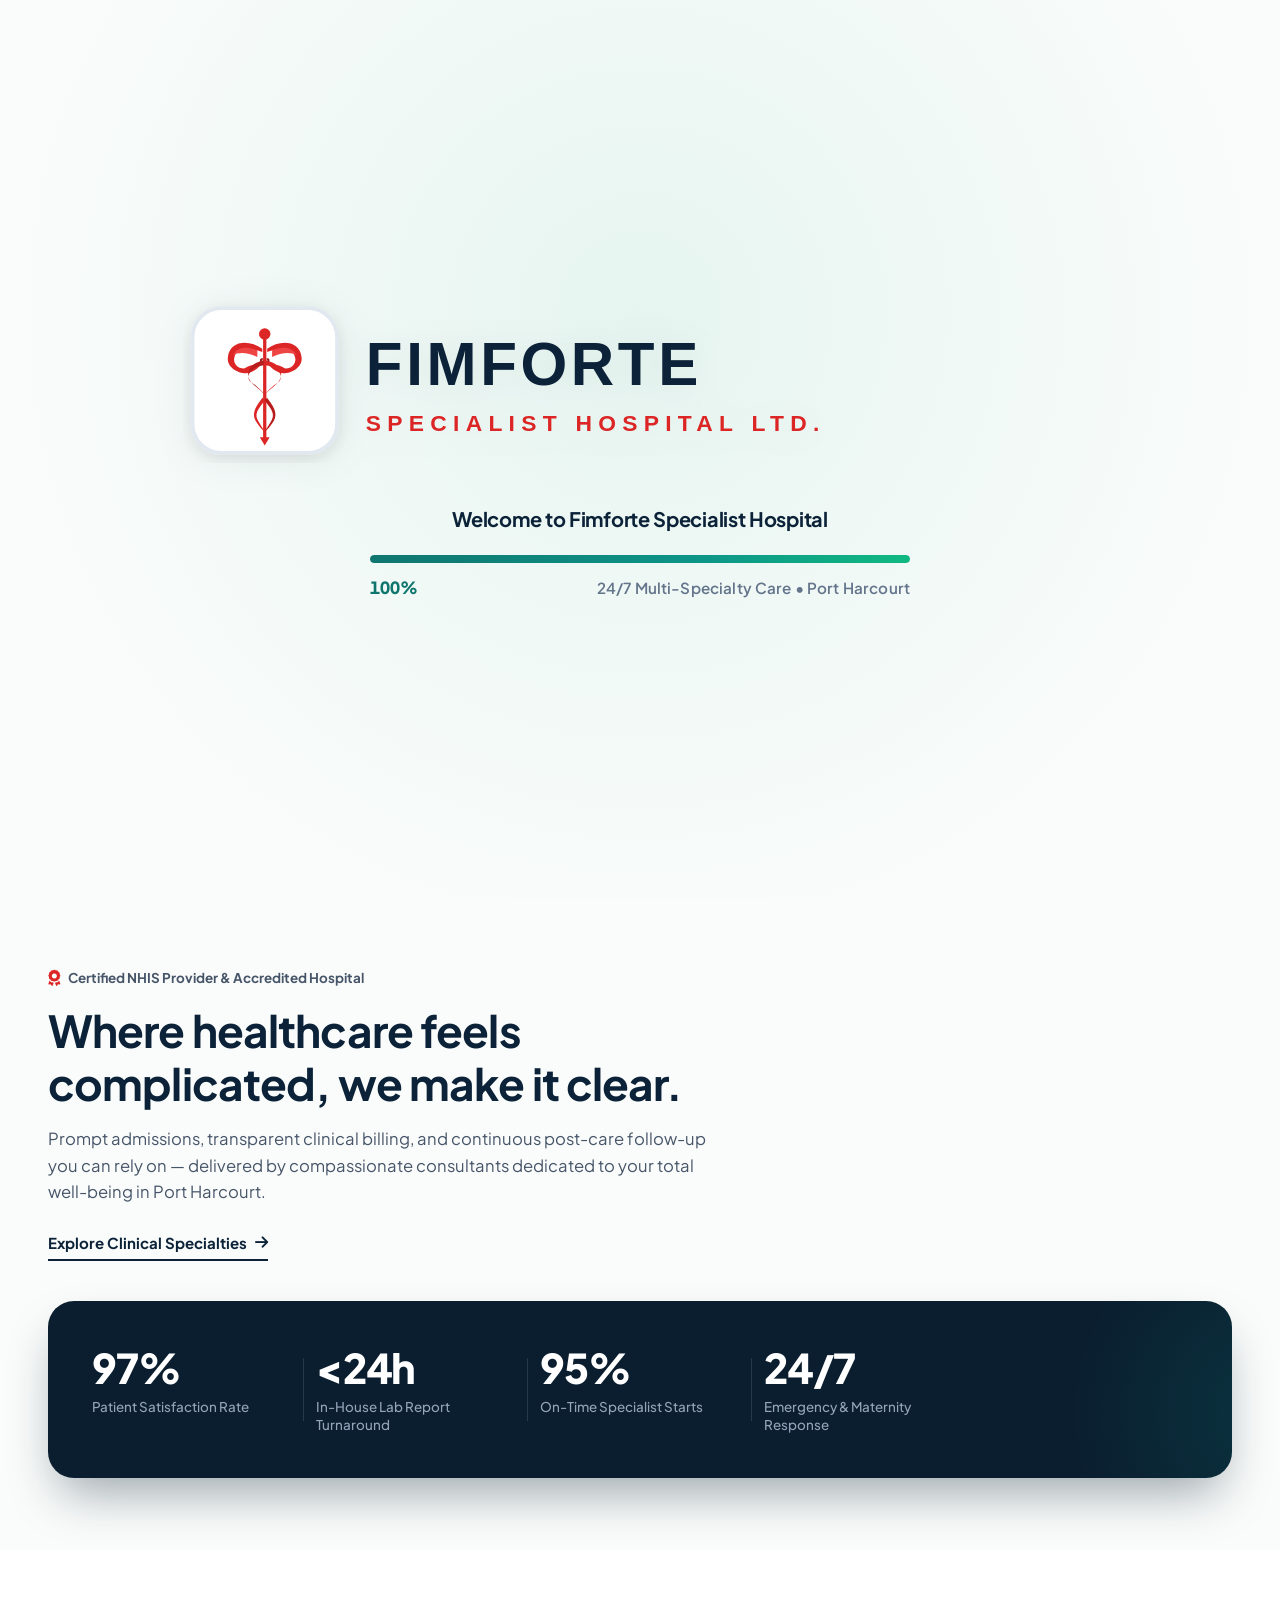
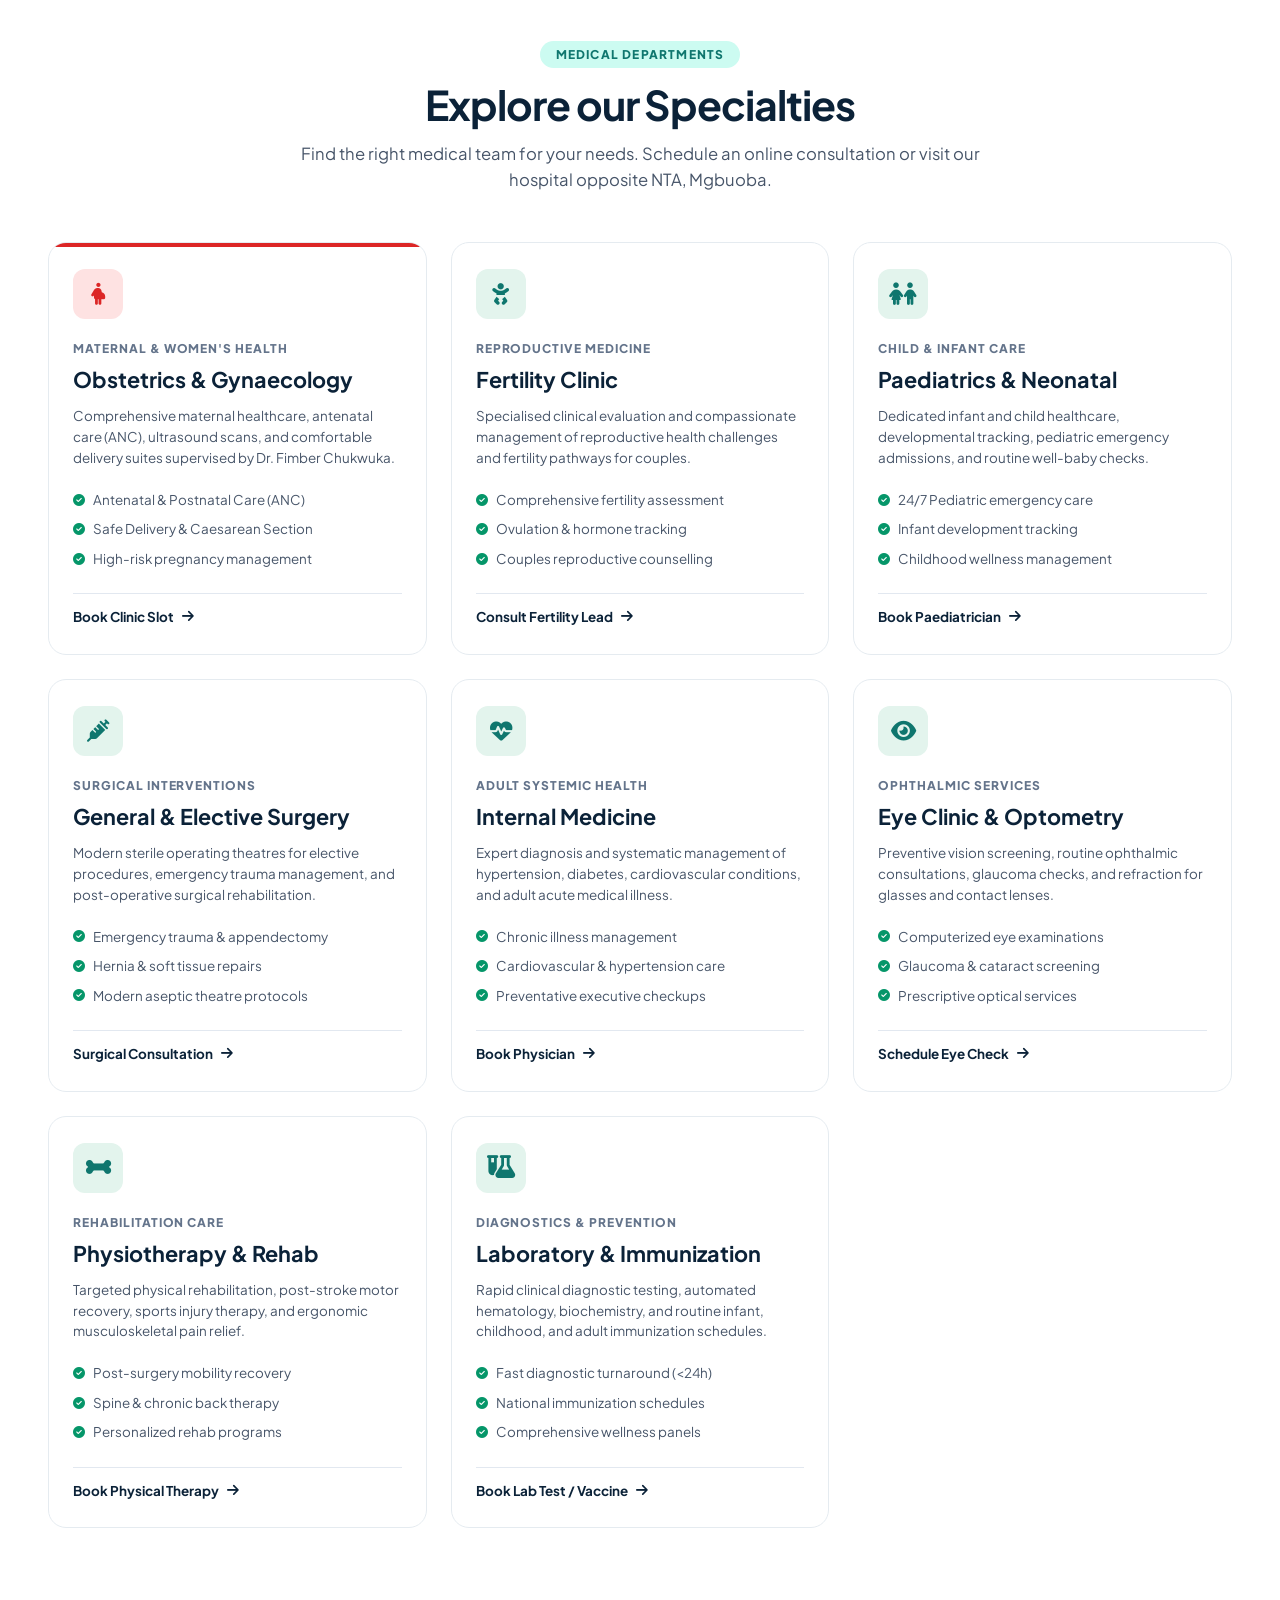
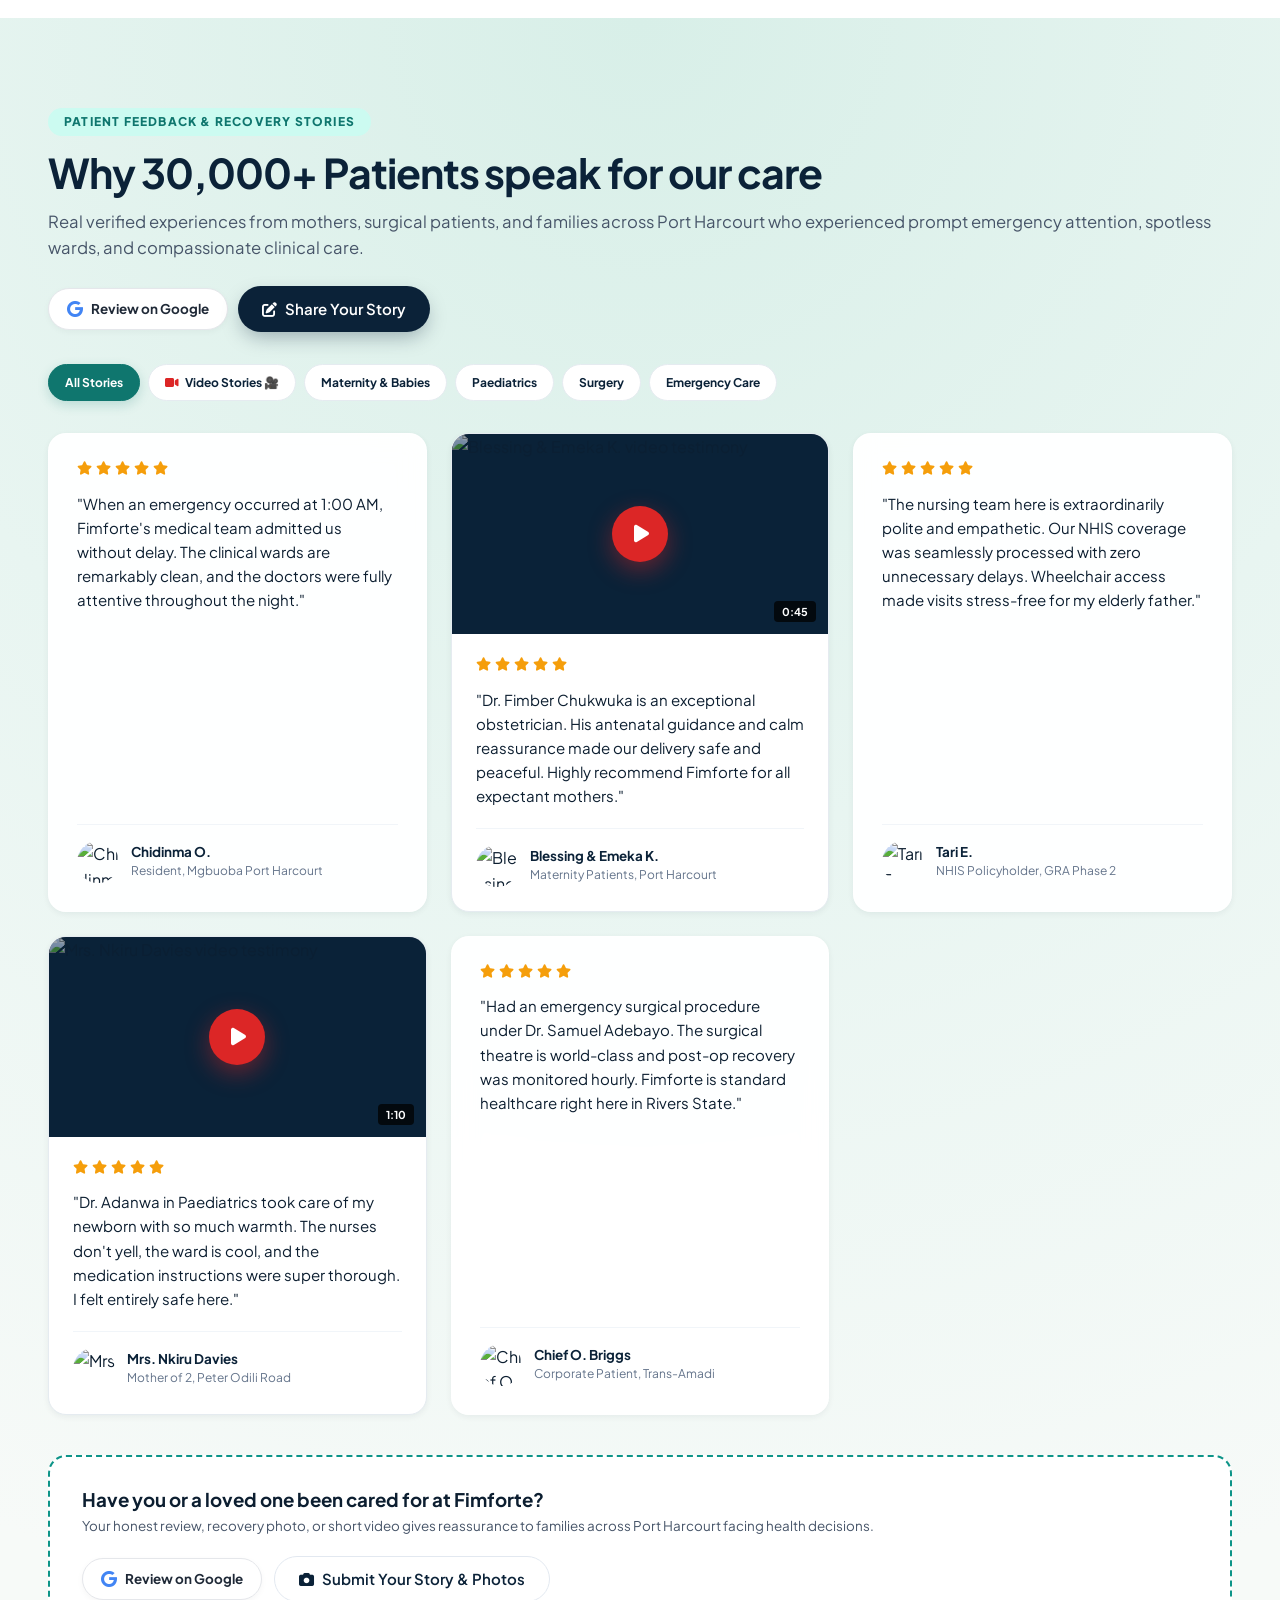
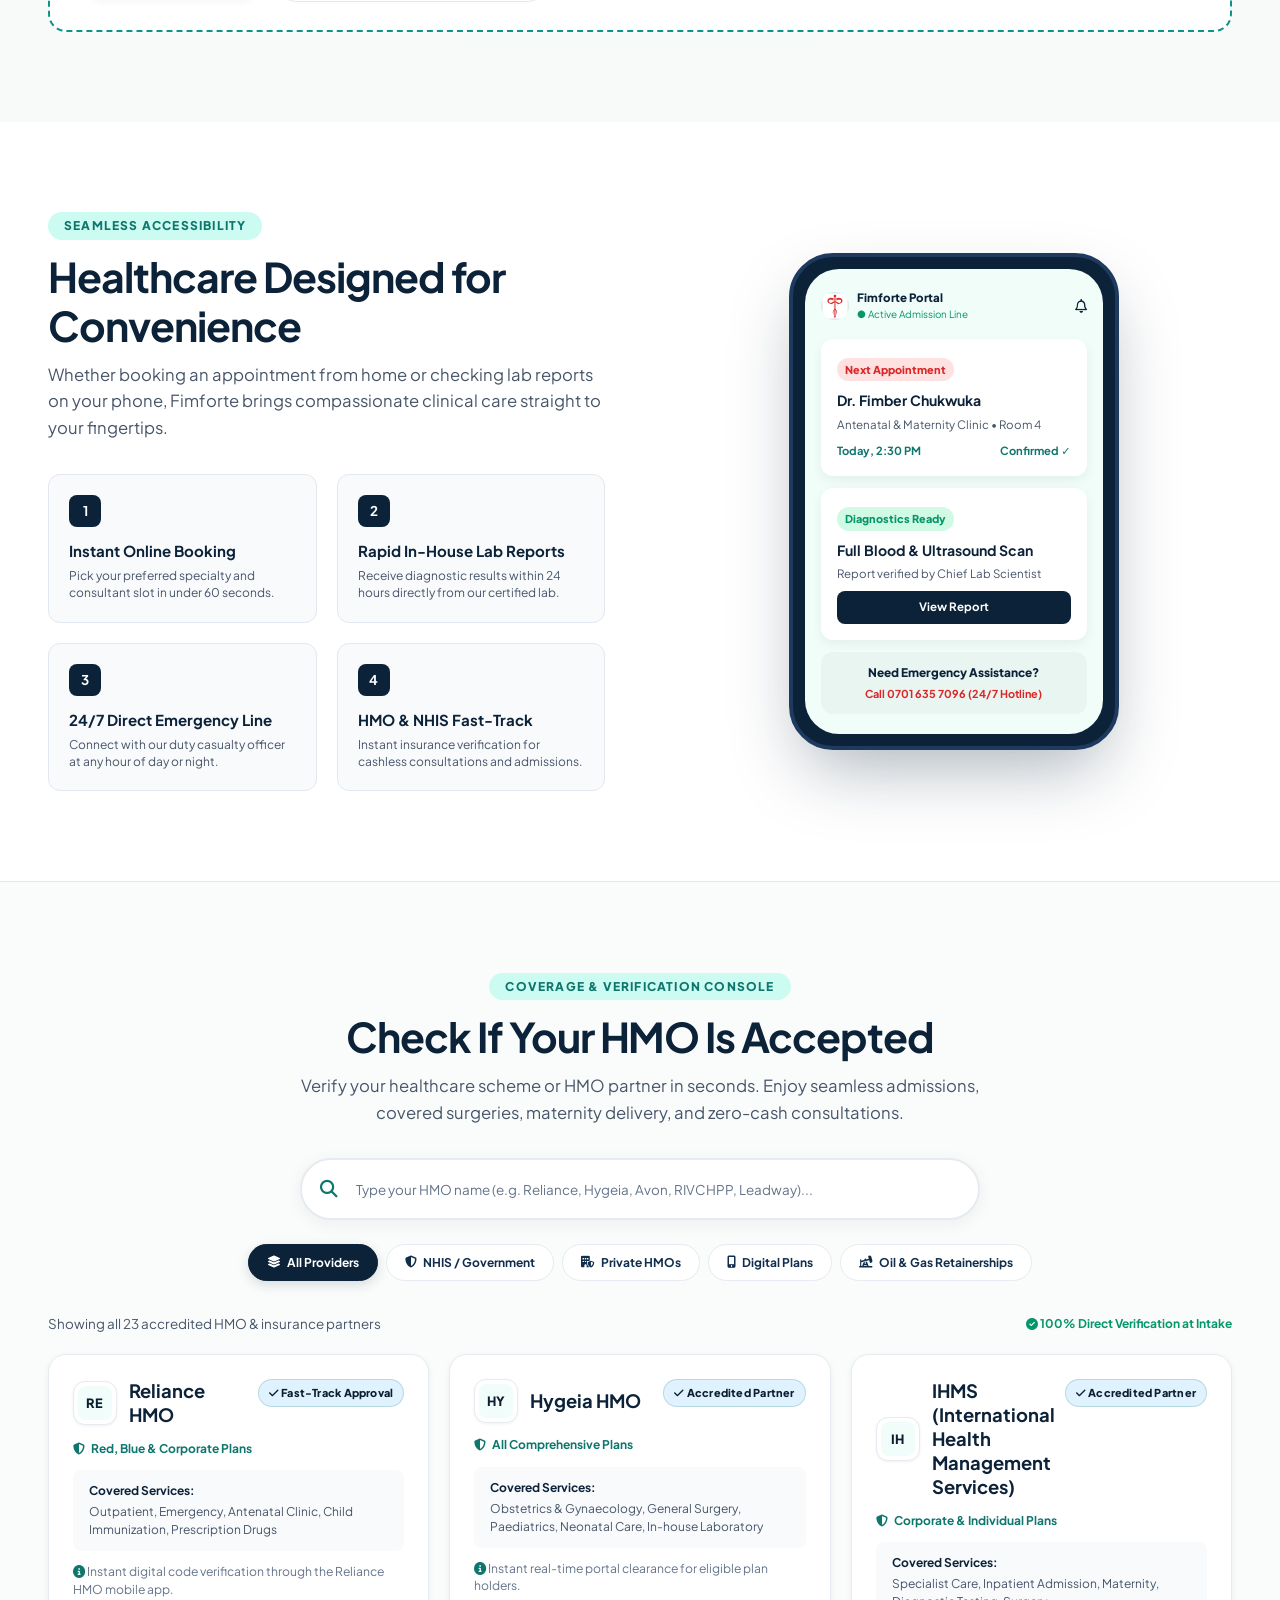
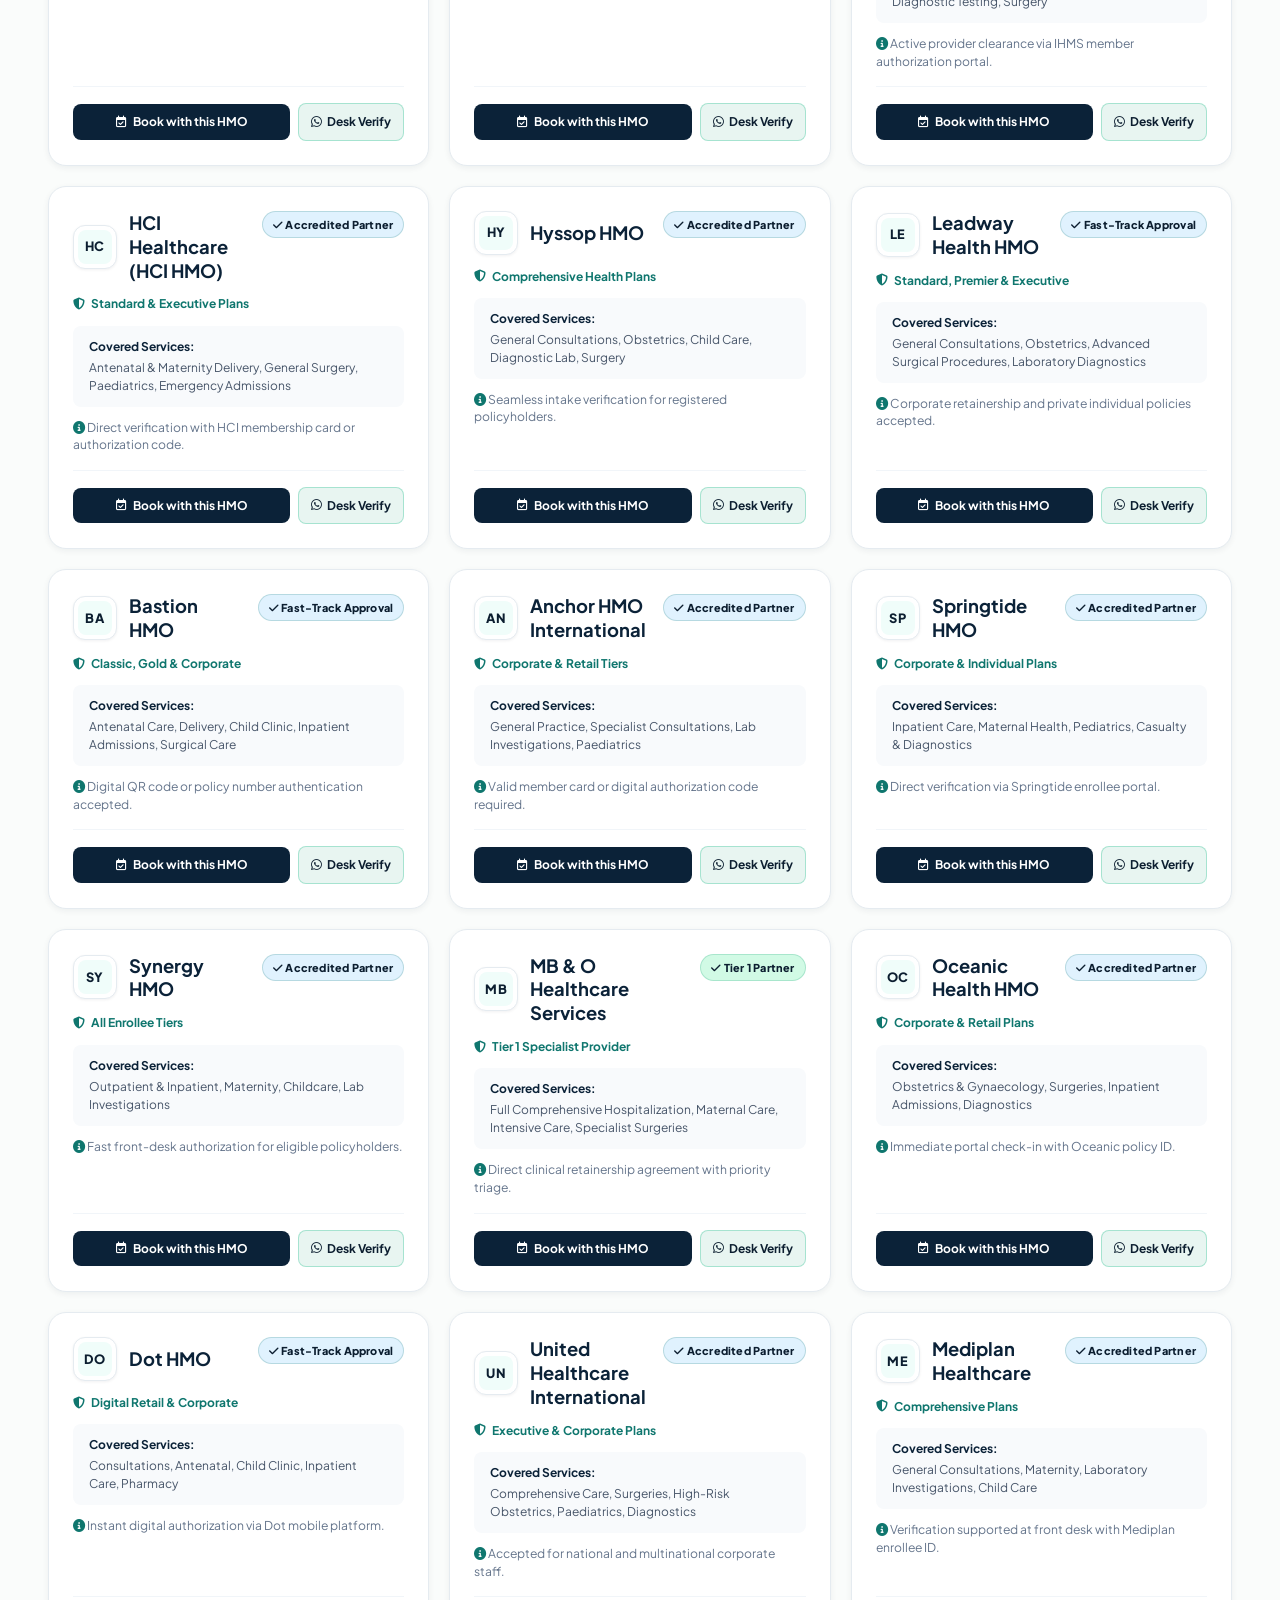
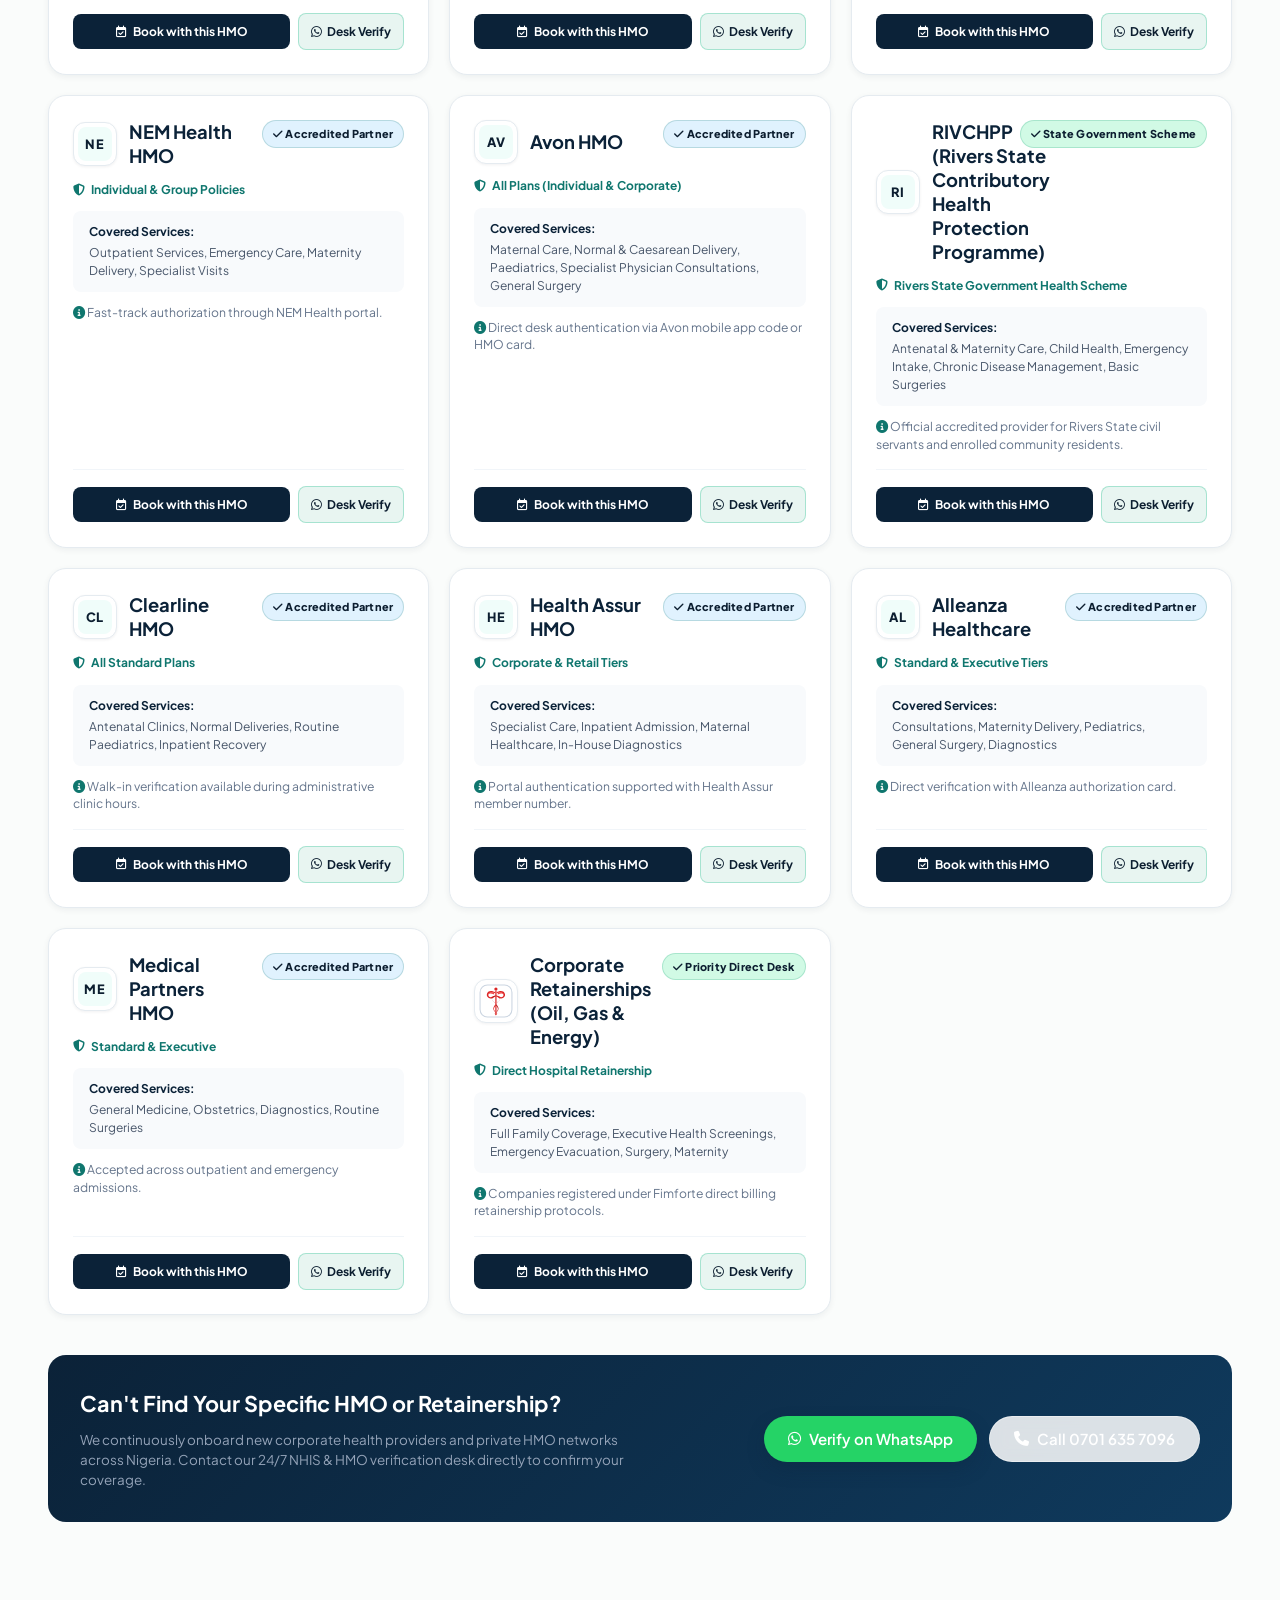
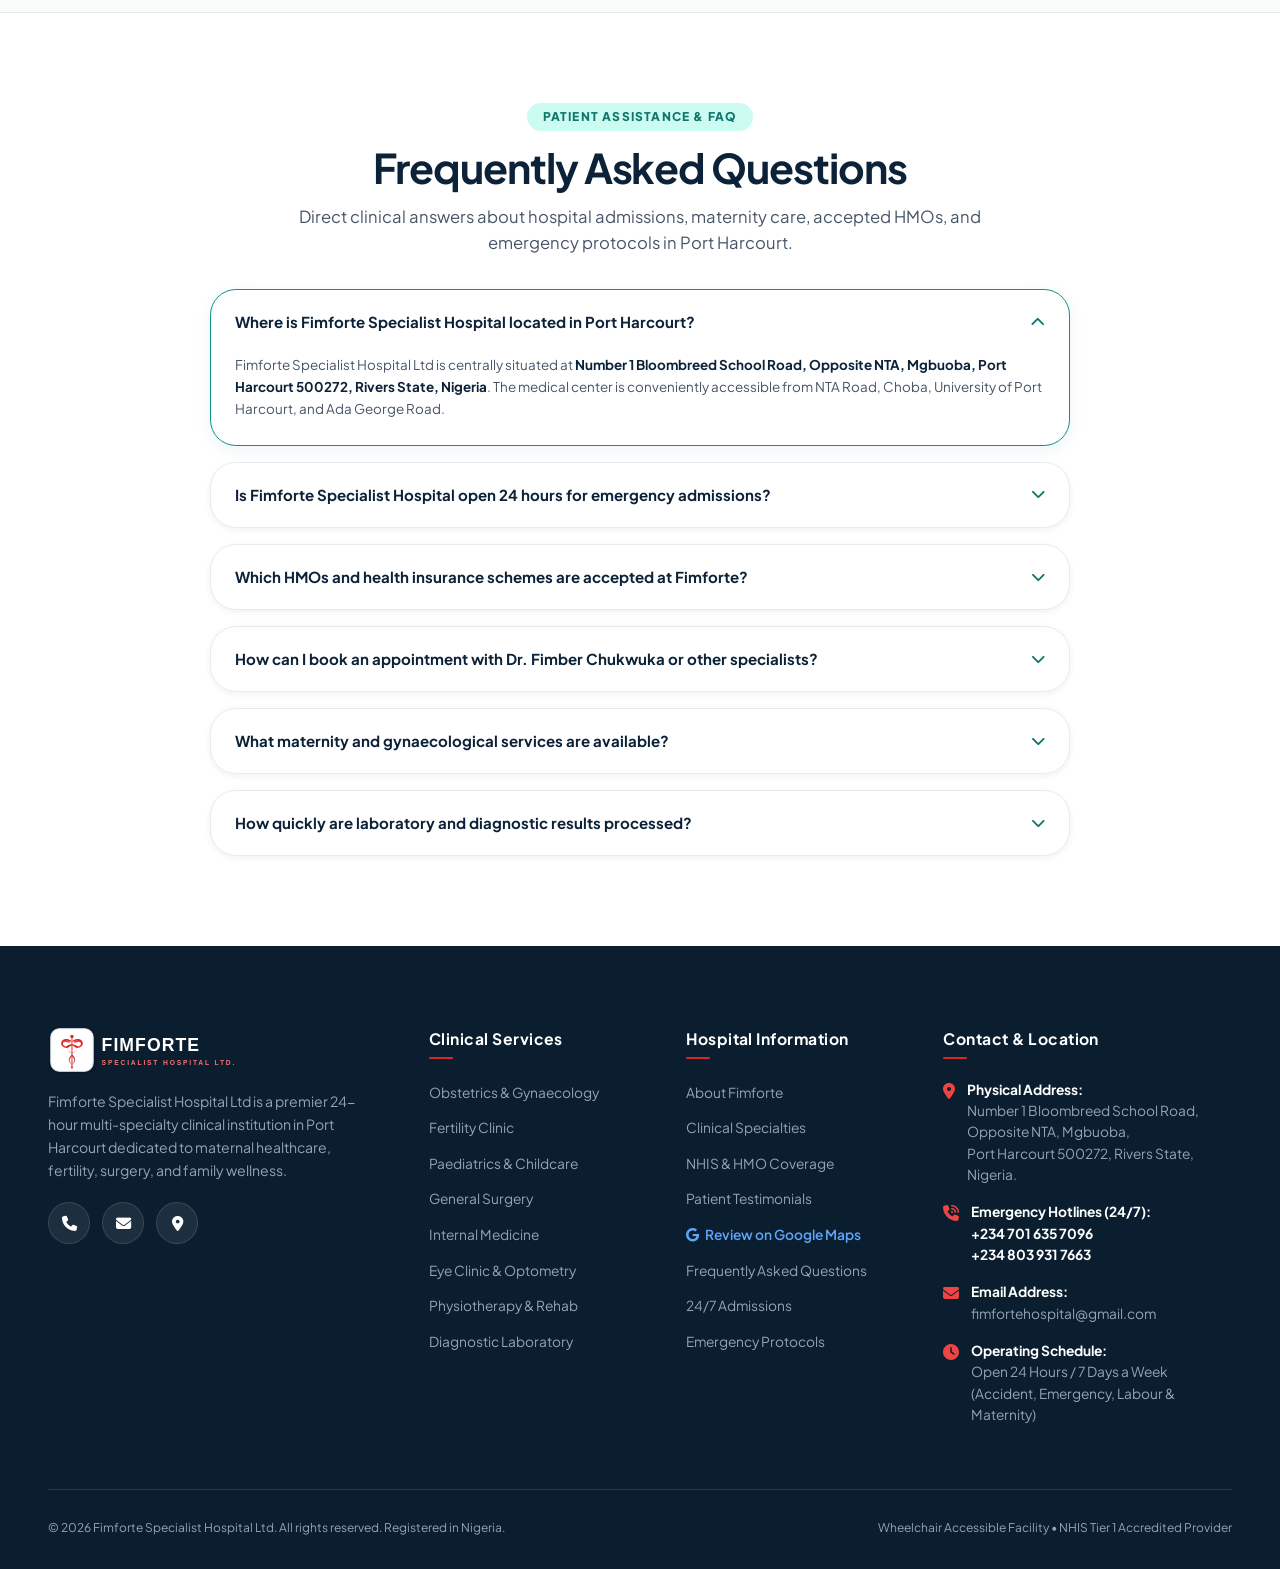
==== commit c3bb2af7: "feat: add production CSS stylesheet and update HTML files for hospital web application" ====
--- a/index.html
+++ b/index.html
@@ -26,14 +26,14 @@
   <link rel="manifest" href="site.webmanifest">
   
   <!-- Favicon & Touch Icon (Google Search & Multi-Device Optimized) -->
-  <link rel="icon" type="image/svg+xml" href="assets/icons/fimforte-favicon.svg">
-  <link rel="icon" type="image/png" sizes="48x48" href="assets/icons/favicon-48x48.png">
-  <link rel="icon" type="image/png" sizes="96x96" href="assets/icons/favicon-96x96.png">
-  <link rel="icon" type="image/png" sizes="192x192" href="assets/icons/favicon-192x192.png">
-  <link rel="icon" type="image/png" sizes="512x512" href="assets/icons/favicon-512x512.png">
-  <link rel="apple-touch-icon" sizes="180x180" href="assets/icons/apple-touch-icon.png">
-  <link rel="shortcut icon" href="favicon.ico">
-  <link rel="mask-icon" href="assets/icons/fimforte-favicon.svg" color="#DC2626">
+  <link rel="icon" type="image/svg+xml" href="/assets/icons/fimforte-favicon.svg">
+  <link rel="icon" type="image/png" sizes="48x48" href="/assets/icons/favicon-48x48.png">
+  <link rel="icon" type="image/png" sizes="96x96" href="/assets/icons/favicon-96x96.png">
+  <link rel="icon" type="image/png" sizes="192x192" href="/assets/icons/favicon-192x192.png">
+  <link rel="icon" type="image/png" sizes="512x512" href="/assets/icons/favicon-512x512.png">
+  <link rel="apple-touch-icon" sizes="180x180" href="/assets/icons/apple-touch-icon.png">
+  <link rel="shortcut icon" href="/favicon.ico">
+  <link rel="mask-icon" href="/assets/icons/fimforte-favicon.svg" color="#DC2626">
 
   <!-- Core Web Vitals: Preload Critical LCP Hero Image -->
   <link rel="preload" as="image" href="assets/images/hero-doctor.jpg" fetchpriority="high">
@@ -795,8 +795,12 @@
               Real verified experiences from mothers, surgical patients, and families across Port Harcourt who experienced prompt emergency attention, spotless wards, and compassionate clinical care.
             </p>
           </div>
-          <div>
-            <a href="submit-testimonial.html" class="btn btn-primary" id="btnShareStoryHeader" style="white-space: nowrap;">
+          <div class="testimonials-header-actions">
+            <a href="https://maps.app.goo.gl/ZCX8c7GsXTRh78TD8" target="_blank" rel="noopener noreferrer" class="btn btn-google-review" id="btnGoogleReviewHeader" title="Write a verified review for Fimforte Specialist Hospital on Google Maps">
+              <i class="fa-brands fa-google" aria-hidden="true"></i>
+              <span>Review on Google</span>
+            </a>
+            <a href="submit-testimonial.html" class="btn btn-primary" id="btnShareStoryHeader">
               <i class="fa-solid fa-pen-to-square" aria-hidden="true"></i>
               <span>Share Your Story</span>
             </a>
@@ -918,10 +922,16 @@
             <h3>Have you or a loved one been cared for at Fimforte?</h3>
             <p>Your honest review, recovery photo, or short video gives reassurance to families across Port Harcourt facing health decisions.</p>
           </div>
-          <a href="submit-testimonial.html" class="btn btn-secondary">
-            <i class="fa-solid fa-camera"></i>
-            <span>Submit Your Story & Photos</span>
-          </a>
+          <div class="testimonial-cta-actions">
+            <a href="https://maps.app.goo.gl/ZCX8c7GsXTRh78TD8" target="_blank" rel="noopener noreferrer" class="btn btn-google-review" title="Rate Fimforte on Google Maps">
+              <i class="fa-brands fa-google" aria-hidden="true"></i>
+              <span>Review on Google</span>
+            </a>
+            <a href="submit-testimonial.html" class="btn btn-secondary">
+              <i class="fa-solid fa-camera" aria-hidden="true"></i>
+              <span>Submit Your Story & Photos</span>
+            </a>
+          </div>
         </div>
 
       </div>
@@ -1205,7 +1215,7 @@
           <div class="footer-social-links">
             <a href="tel:+2347016357096" class="footer-social-btn" title="Emergency Phone" aria-label="Call emergency hotline"><i class="fa-solid fa-phone" aria-hidden="true"></i></a>
             <a href="mailto:fimfortehospital@gmail.com" class="footer-social-btn" title="Email" aria-label="Send email to hospital"><i class="fa-solid fa-envelope" aria-hidden="true"></i></a>
-            <a href="https://maps.google.com/?q=Bloombreed+School+Road+Opposite+NTA+Mgbuoba+Port+Harcourt" target="_blank" rel="noopener noreferrer" class="footer-social-btn" title="Location Map" aria-label="Open hospital location on Google Maps"><i class="fa-solid fa-location-dot" aria-hidden="true"></i></a>
+            <a href="https://maps.app.goo.gl/ZCX8c7GsXTRh78TD8" target="_blank" rel="noopener noreferrer" class="footer-social-btn" title="Google Maps & Reviews" aria-label="Open Fimforte Specialist Hospital on Google Maps and Reviews"><i class="fa-solid fa-location-dot" aria-hidden="true"></i></a>
           </div>
         </div>
 
@@ -1232,6 +1242,7 @@
             <li><a href="#specialties">Clinical Specialties</a></li>
             <li><a href="#hmo-partners">NHIS & HMO Coverage</a></li>
             <li><a href="#testimonials">Patient Testimonials</a></li>
+            <li><a href="https://maps.app.goo.gl/ZCX8c7GsXTRh78TD8" target="_blank" rel="noopener noreferrer" style="color: #60A5FA; font-weight: 600;"><i class="fa-brands fa-google" style="margin-right: 6px;"></i>Review on Google Maps</a></li>
             <li><a href="#faq">Frequently Asked Questions</a></li>
             <li><a href="#hero">24/7 Admissions</a></li>
             <li><a href="#contact">Emergency Protocols</a></li>
--- a/css/style.css
+++ b/css/style.css
@@ -278,6 +278,134 @@
   border-color: var(--brand-navy-900);
   transform: translateY(-2px);
   box-shadow: var(--shadow-sm);
+}
+
+/* Verified Google Review Button Styling */
+.btn-google-review {
+  display: inline-flex;
+  align-items: center;
+  justify-content: center;
+  gap: 8px;
+  background: #FFFFFF;
+  color: #1F2937;
+  border: 1.5px solid #E5E7EB;
+  border-radius: var(--radius-pill);
+  font-weight: 700;
+  font-size: var(--text-sm);
+  padding: 0 18px;
+  min-height: 42px;
+  box-shadow: 0 2px 6px rgba(0, 0, 0, 0.04);
+  transition: all 0.2s cubic-bezier(0.16, 1, 0.3, 1);
+  text-decoration: none;
+  cursor: pointer;
+  white-space: nowrap;
+}
+
+.btn-google-review i {
+  color: #4285F4;
+  font-size: 1.05rem;
+}
+
+.btn-google-review:hover {
+  background: #F9FAFB;
+  border-color: #CBD5E1;
+  color: #111827;
+  box-shadow: 0 6px 16px rgba(0, 0, 0, 0.08);
+  transform: translateY(-2px);
+}
+
+.btn-google-review:active {
+  transform: translateY(0);
+}
+
+.testimonials-header-actions {
+  display: flex;
+  align-items: center;
+  gap: 10px;
+  flex-wrap: wrap;
+}
+
+.testimonial-cta-actions {
+  display: flex;
+  align-items: center;
+  gap: 12px;
+  flex-wrap: wrap;
+}
+
+/* Google Review Callout Banner (submit-testimonial.html) */
+.google-review-callout {
+  background: #FFFFFF;
+  border: 1.5px solid rgba(66, 133, 244, 0.25);
+  border-radius: var(--radius-xl);
+  padding: clamp(16px, 3vw, 24px);
+  margin-bottom: clamp(24px, 4vh, 32px);
+  display: flex;
+  align-items: center;
+  justify-content: space-between;
+  gap: 20px;
+  box-shadow: 0 4px 18px rgba(66, 133, 244, 0.06);
+}
+
+.google-review-callout-inner {
+  display: flex;
+  align-items: center;
+  gap: 16px;
+}
+
+.google-review-callout-icon {
+  width: 46px;
+  height: 46px;
+  min-width: 46px;
+  background: #F0F6FF;
+  border: 1px solid rgba(66, 133, 244, 0.2);
+  border-radius: 50%;
+  display: flex;
+  align-items: center;
+  justify-content: center;
+  color: #4285F4;
+  font-size: 1.35rem;
+}
+
+.google-review-callout-content h4 {
+  font-size: 1rem;
+  font-weight: 700;
+  color: var(--brand-navy-900);
+  margin-bottom: 2px;
+}
+
+.google-review-callout-content p {
+  font-size: 0.85rem;
+  color: var(--text-secondary);
+  line-height: 1.4;
+  margin: 0;
+}
+
+@media (max-width: 768px) {
+  .google-review-callout {
+    flex-direction: column;
+    align-items: stretch;
+    text-align: left;
+    gap: 14px;
+  }
+  .google-review-callout .btn-google-review {
+    width: 100%;
+    justify-content: center;
+  }
+  .testimonials-header-actions {
+    width: 100%;
+  }
+  .testimonials-header-actions a {
+    flex: 1;
+    min-width: 160px;
+  }
+  .testimonial-cta-actions {
+    width: 100%;
+    flex-direction: column;
+  }
+  .testimonial-cta-actions a {
+    width: 100%;
+    justify-content: center;
+  }
 }
 
 .btn-nav-outline {
